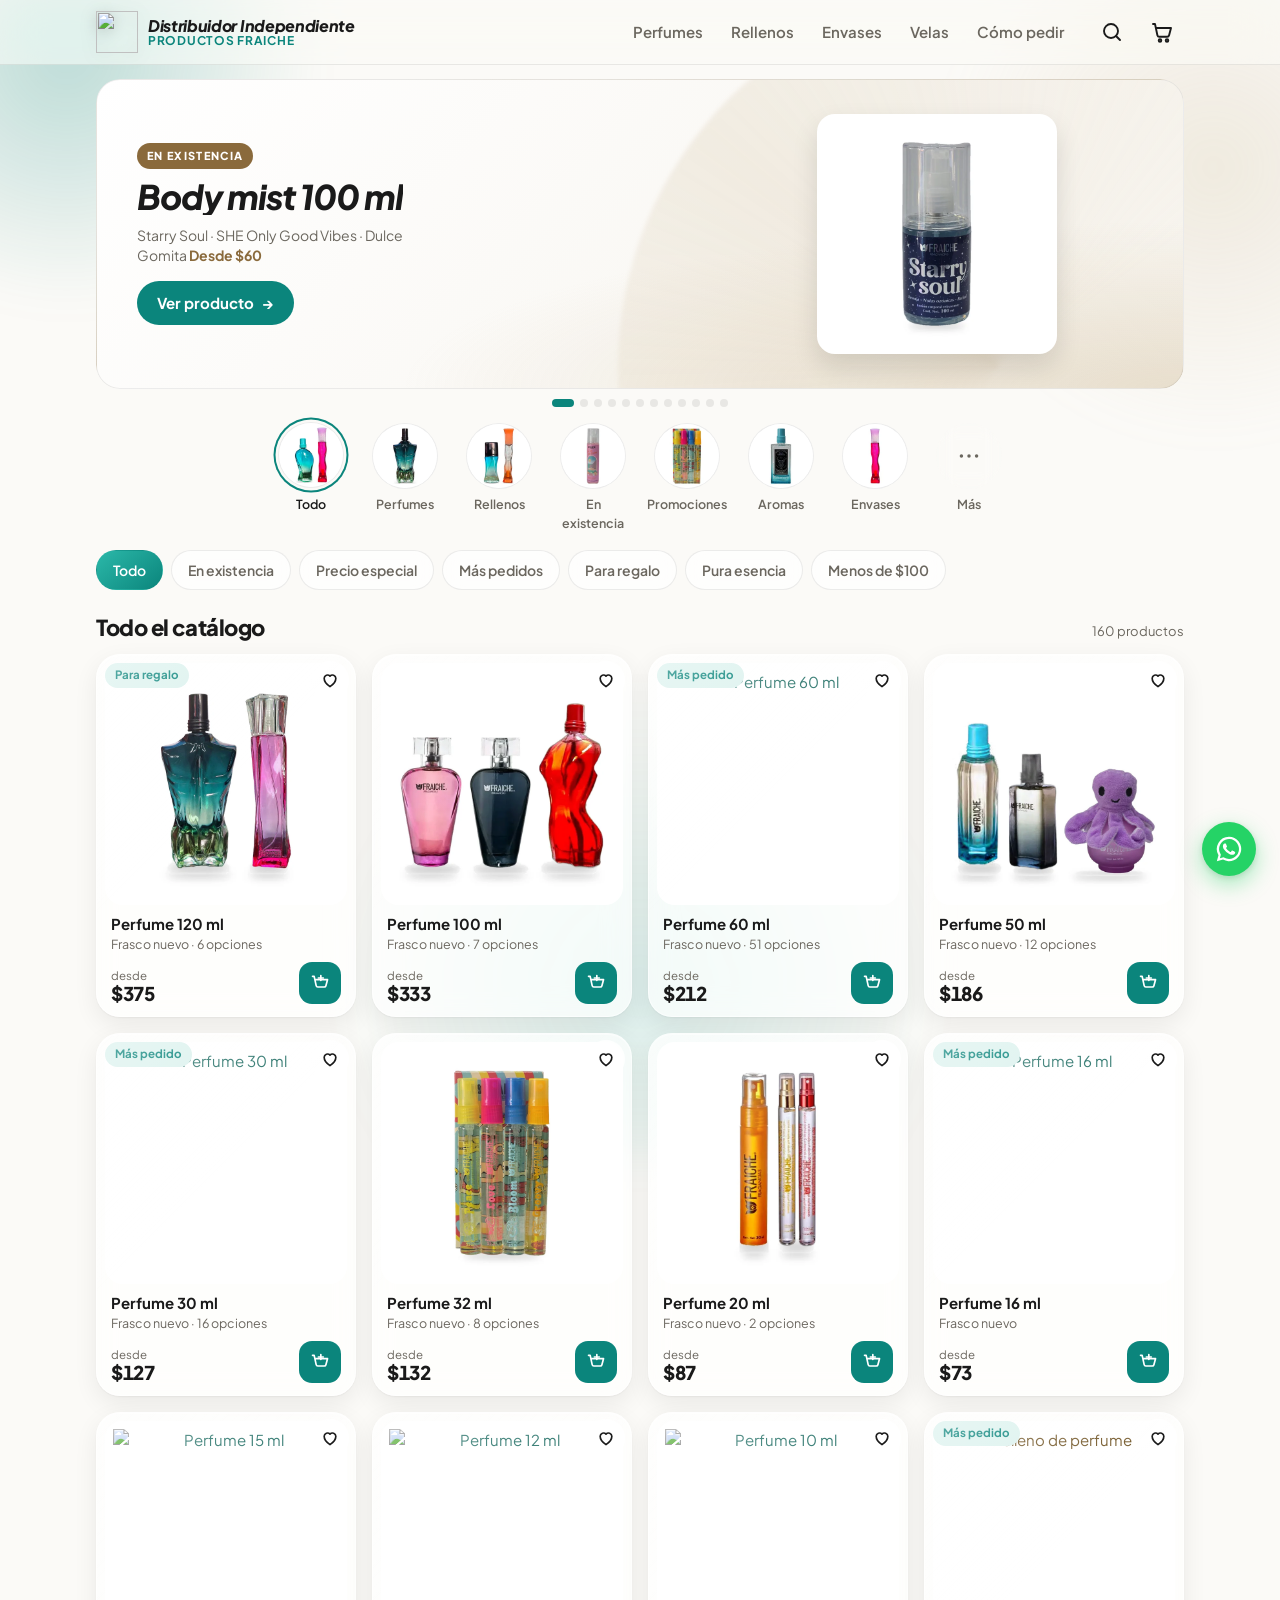
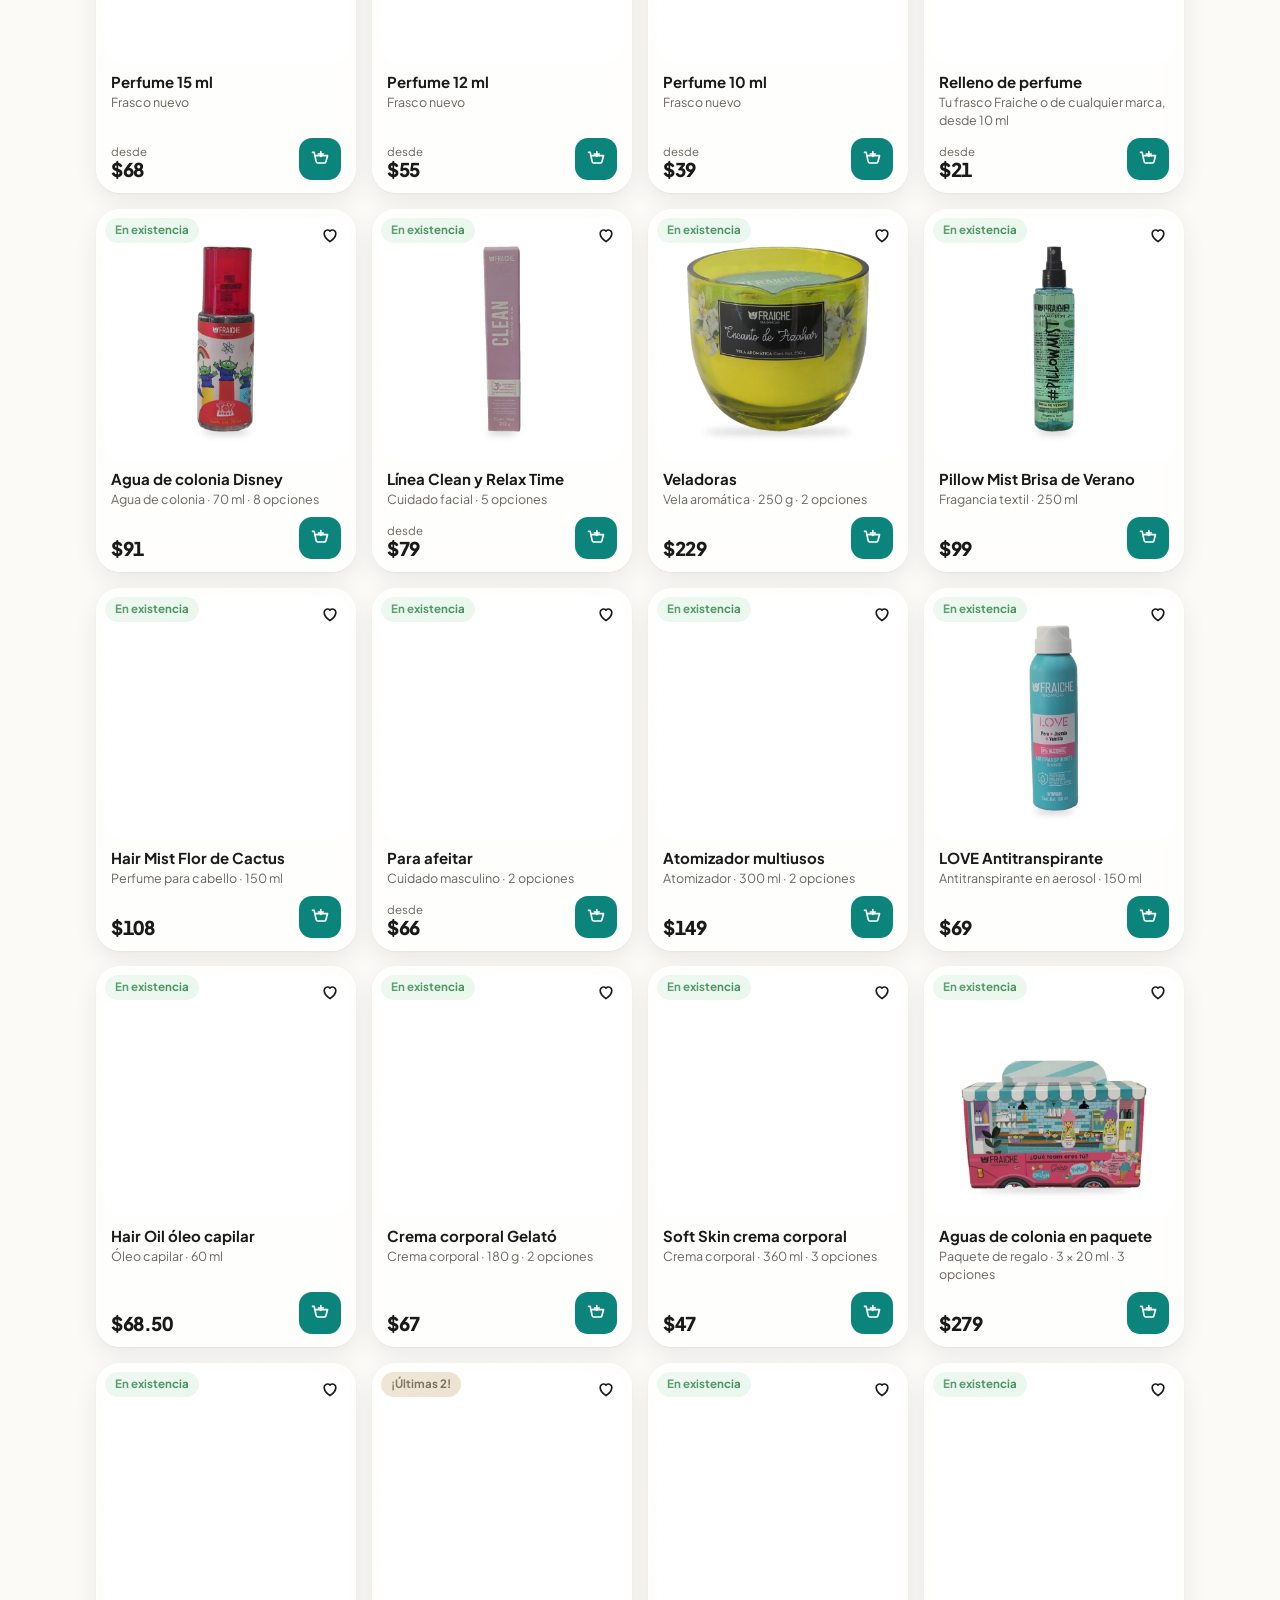
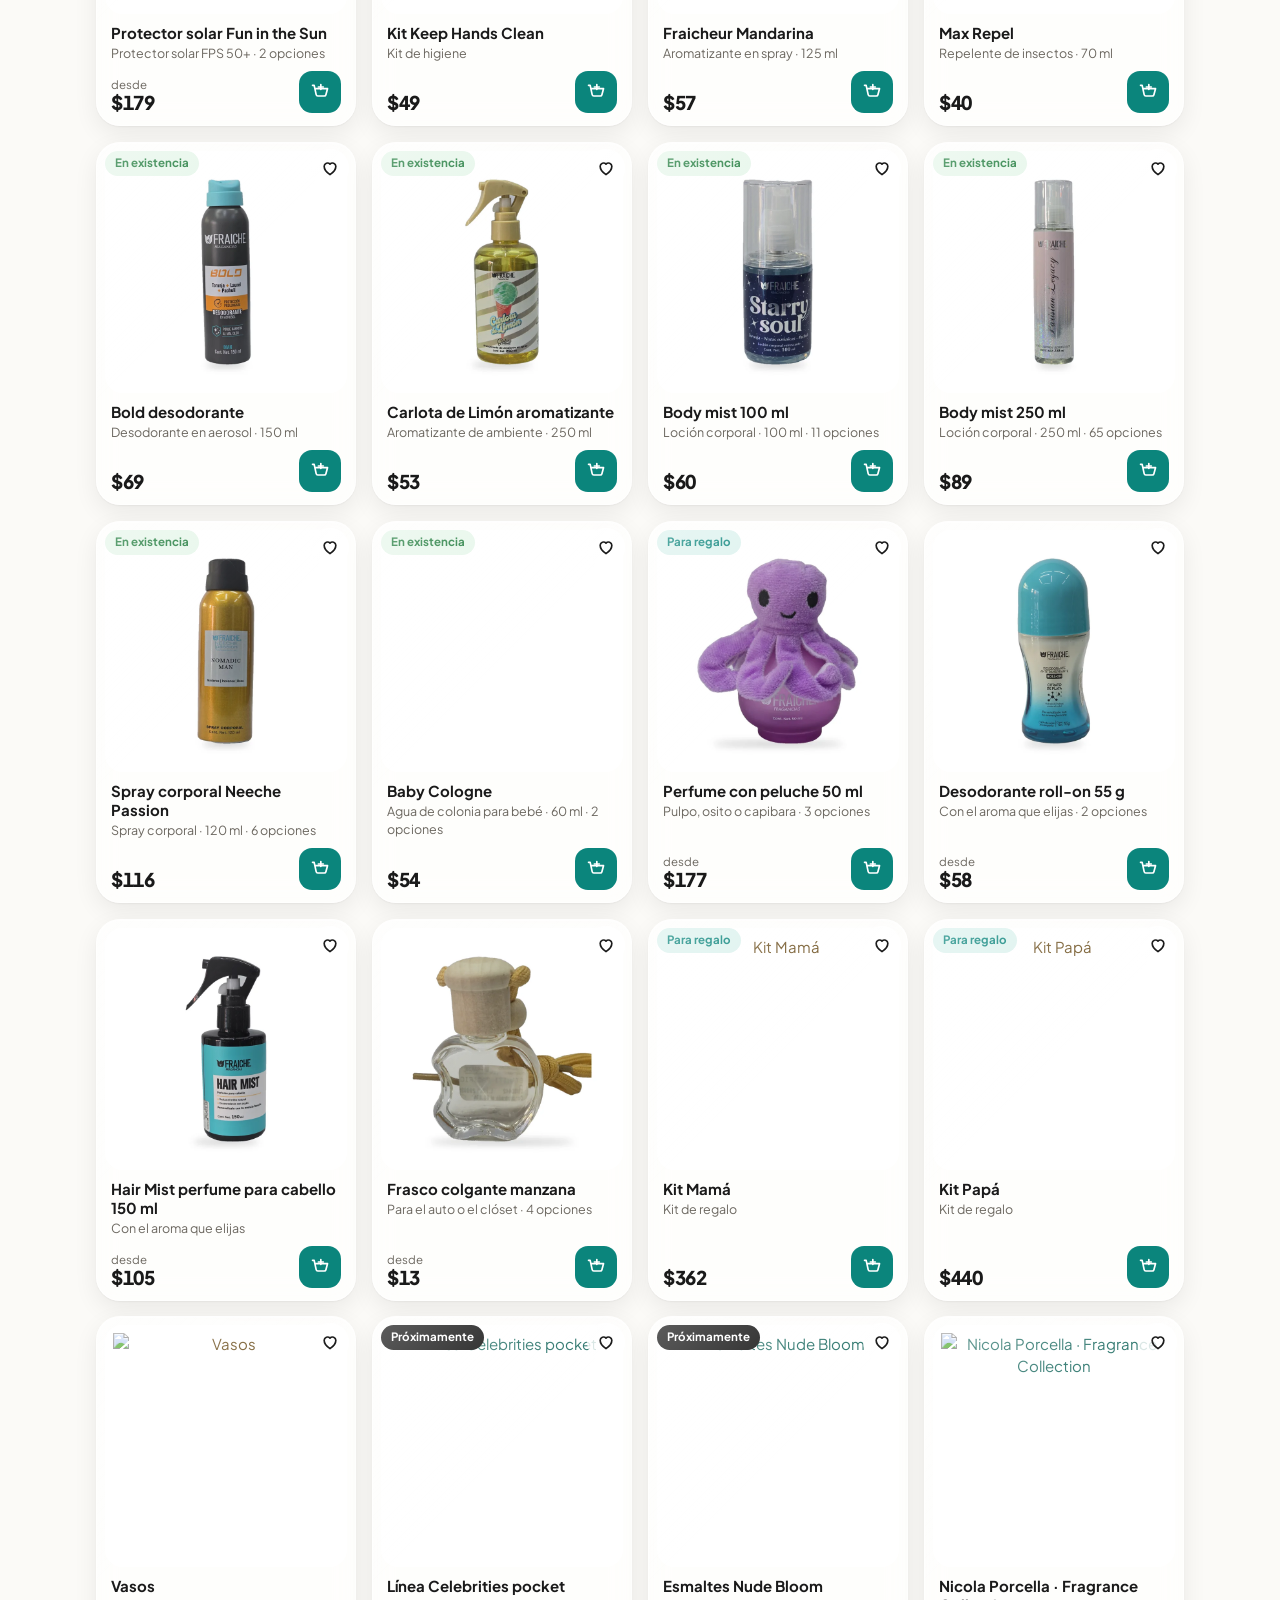
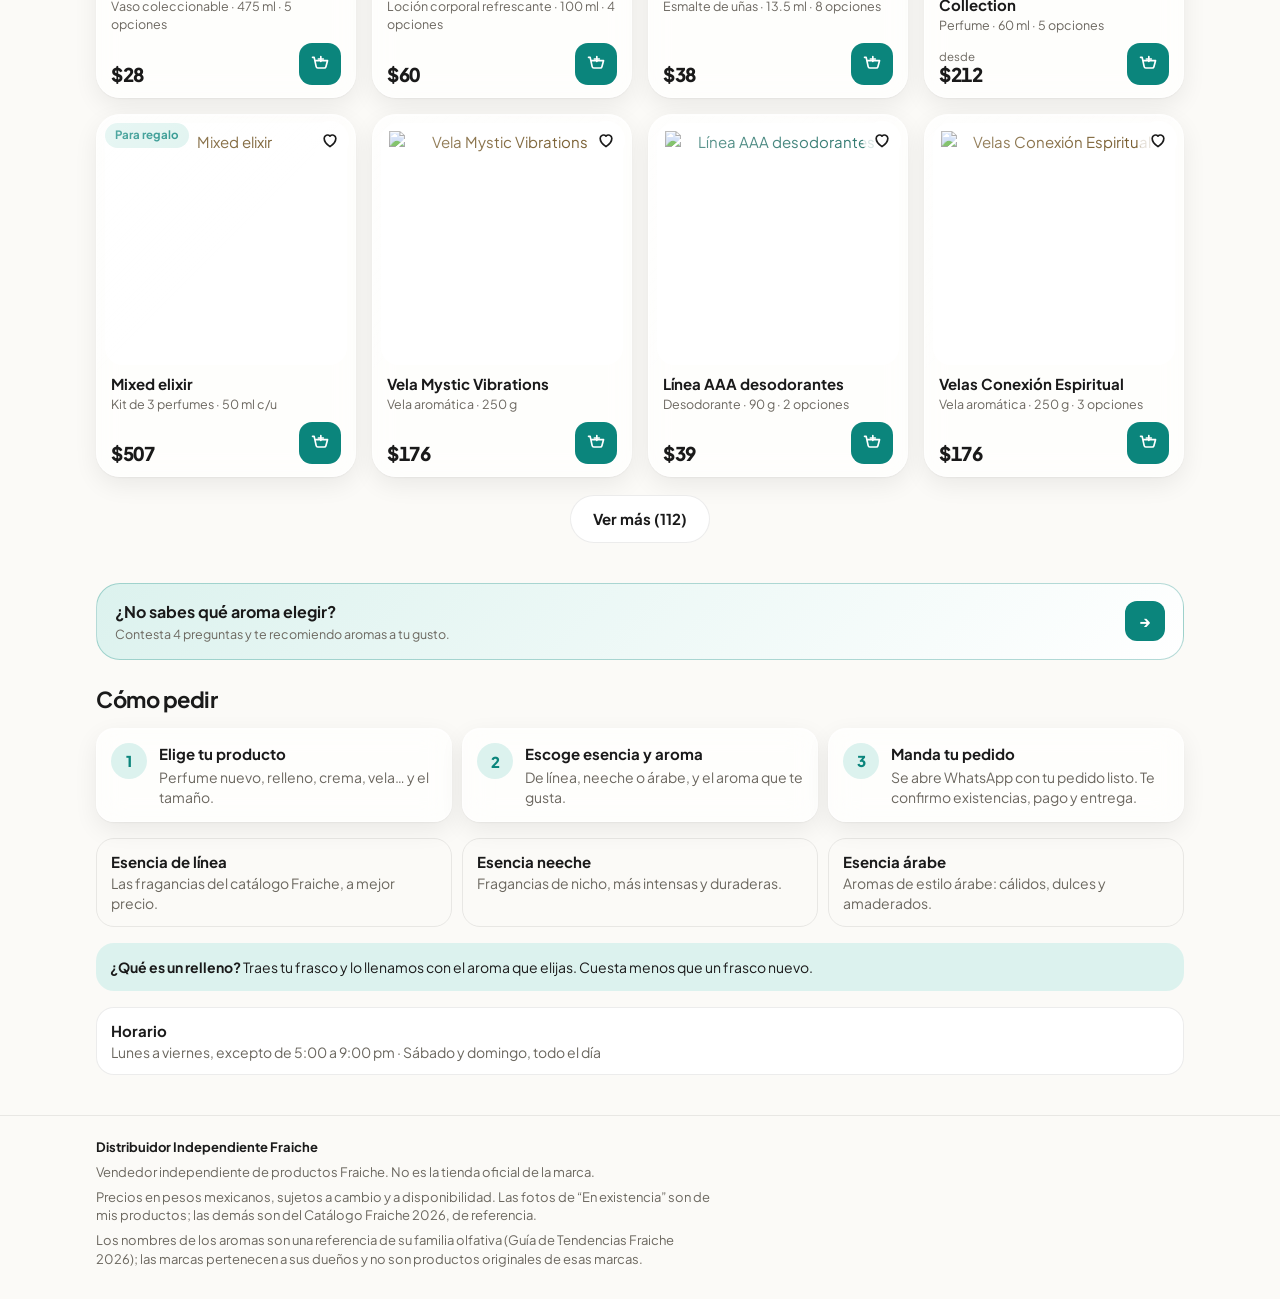
==== index.html @ 407fec02 "Link nuevo: fraichedistribuidor.github.io (vista previa de WhatsApp, panel y README) Co-Authored-By:" ====
<!DOCTYPE html>
<html lang="es">
<head>
<meta charset="utf-8">
<title>Distribuidor Independiente Fraiche</title>
<meta name="viewport" content="width=device-width, initial-scale=1, viewport-fit=cover">
<meta name="description" content="Catálogo Fraiche 2026: perfumes nuevos y rellenos, envases, lociones, cremas, maquillaje, velas y difusores. Arma tu pedido y mándalo por WhatsApp.">
<meta name="color-scheme" content="light">
<!-- vista previa al compartir el link (WhatsApp, Facebook) -->
<meta property="og:type" content="website">
<meta property="og:site_name" content="Distribuidor Independiente Fraiche">
<meta property="og:title" content="Perfumes, rellenos y más · Productos Fraiche">
<meta property="og:description" content="Perfumes de 10 a 120 ml, rellenos desde 10 ml, bodys, cremas y velas. Arma tu pedido y mándalo por WhatsApp.">
<meta property="og:url" content="https://fraichedistribuidor.github.io/">
<meta property="og:image" content="https://fraichedistribuidor.github.io/img/compartir.jpg">
<meta property="og:image:width" content="1200">
<meta property="og:image:height" content="630">
<meta property="og:locale" content="es_MX">
<meta name="twitter:card" content="summary_large_image">
<meta name="theme-color" content="#fbfaf7">
<link rel="icon" type="image/png" sizes="192x192" href="img/logo/logo-192.png">
<link rel="icon" type="image/png" sizes="96x96" href="img/logo/logo-96.png">
<link rel="apple-touch-icon" href="img/logo/apple-touch-icon.png">
<link rel="manifest" href="manifest.json">
<meta name="apple-mobile-web-app-title" content="Fraiche">
<meta name="apple-mobile-web-app-capable" content="yes">
<link rel="preconnect" href="https://fonts.googleapis.com">
<link rel="preconnect" href="https://fonts.gstatic.com" crossorigin>
<link rel="stylesheet" href="https://fonts.googleapis.com/css2?family=Plus+Jakarta+Sans:ital,wght@0,400;0,500;0,600;0,700;0,800;1,800&display=swap">
<link rel="stylesheet" href="estilos.css">
</head>
<body>
<header class="top">
  <div class="wrap top-in">
    <a class="brand" href="#inicio" aria-label="Inicio">
      <img class="brand-mark" src="img/logo/logo-96.png" srcset="img/logo/logo-96.png 1x, img/logo/logo-192.png 2x" width="42" height="42" alt="">
      <span class="brand-txt"><b>Distribuidor Independiente</b><small>Productos Fraiche</small></span>
    </a>
    <nav class="top-links" aria-label="Secciones">
      <a href="#productos" data-cat="nuevo">Perfumes</a>
      <a href="#productos" data-cat="relleno">Rellenos</a>
      <a href="#productos" data-cat="envases">Envases</a>
      <a href="#productos" data-cat="velas">Velas</a>
      <a href="#como">Cómo pedir</a>
    </nav>
    <button class="icon-btn" id="btnBuscar" aria-label="Buscar" aria-expanded="false"><svg viewBox="0 0 24 24"><circle cx="11" cy="11" r="7"/><path d="M20 20l-4-4"/></svg></button>
    <button class="icon-btn" id="btnCarrito" aria-label="Carrito"><svg viewBox="0 0 24 24"><path d="M3 4h2l2.4 11.2a2 2 0 002 1.6h7.7a2 2 0 002-1.5L21 8H6.2"/><circle cx="10" cy="20.5" r="1.3"/><circle cx="17" cy="20.5" r="1.3"/></svg><span class="count" id="cuenta" hidden>0</span></button>
  </div>
  <div class="wrap search" id="buscador" hidden>
    <svg viewBox="0 0 24 24" aria-hidden="true"><circle cx="11" cy="11" r="7"/><path d="M20 20l-4-4"/></svg>
    <input id="q" type="search" placeholder="Buscar aroma o producto" autocomplete="off" aria-label="Buscar productos">
  </div>
</header>

<main id="inicio">
  <section class="wrap hero" aria-label="Destacados">
    <div class="slides" id="slides"></div>
    <div class="dots" id="dots" role="tablist" aria-label="Elegir destacado"></div>
  </section>

  <section class="wrap" id="categorias" aria-label="Categorías">
    <div class="cats" id="cats"></div>
  </section>

  <section class="wrap" id="productos">
    <div class="pills" id="pills" role="group" aria-label="Filtrar"></div>
    <div class="aromas-res" id="aromasRes" hidden></div>
    <div class="list-head">
      <h1 id="titulo">Todo el catálogo</h1>
      <span id="conteo"></span>
    </div>
    <p class="cat-note" id="nota" hidden></p>
    <div class="grid" id="grid"></div>
    <button class="mas" id="mas" hidden>Ver más</button>
    <div class="vacio" id="vacio" hidden></div>
  </section>

  <section class="wrap info" id="como">
    <button type="button" class="quiz-cta" data-quiz="1"><span><b>¿No sabes qué aroma elegir?</b><small>Contesta 4 preguntas y te recomiendo aromas a tu gusto.</small></span><span class="qc-go" aria-hidden="true">→</span></button>
    <h2>Cómo pedir</h2>
    <ol class="steps">
      <li><b>Elige tu producto</b><span>Perfume nuevo, relleno, crema, vela… y el tamaño.</span></li>
      <li><b>Escoge esencia y aroma</b><span>De línea, neeche o árabe, y el aroma que te gusta.</span></li>
      <li><b>Manda tu pedido</b><span>Se abre WhatsApp con tu pedido listo. Te confirmo existencias, pago y entrega.</span></li>
    </ol>
    <div class="esencias">
      <div><b>Esencia de línea</b><span>Las fragancias del catálogo Fraiche, a mejor precio.</span></div>
      <div><b>Esencia neeche</b><span>Fragancias de nicho, más intensas y duraderas.</span></div>
      <div><b>Esencia árabe</b><span>Aromas de estilo árabe: cálidos, dulces y amaderados.</span></div>
    </div>
    <p class="relleno-tip"><b>¿Qué es un relleno?</b> Traes tu frasco y lo llenamos con el aroma que elijas. Cuesta menos que un frasco nuevo.</p>
    <div class="negocio" id="negocio" hidden></div>
    <div class="resenas" id="resenas" hidden></div>
  </section>
</main>

<footer class="foot">
  <div class="wrap">
    <b>Distribuidor Independiente Fraiche</b>
    <p>Vendedor independiente de productos Fraiche. No es la tienda oficial de la marca.</p>
    <p>Precios en pesos mexicanos, sujetos a cambio y a disponibilidad. Las fotos de “En existencia” son de mis productos; las demás son del Catálogo Fraiche 2026, de referencia.</p>
    <p>Los nombres de los aromas son una referencia de su familia olfativa (Guía de Tendencias Fraiche 2026); las marcas pertenecen a sus dueños y no son productos originales de esas marcas.</p>
  </div>
</footer>

<nav class="bottom" aria-label="Navegación">
  <a href="#inicio" class="on" data-go="inicio"><svg viewBox="0 0 24 24"><path d="M4 10.5L12 4l8 6.5V20h-5v-6H9v6H4z"/></svg>Inicio</a>
  <a href="#categorias" data-go="categorias"><svg viewBox="0 0 24 24"><rect x="4" y="4" width="7" height="7" rx="2"/><rect x="13" y="4" width="7" height="7" rx="2"/><rect x="4" y="13" width="7" height="7" rx="2"/><rect x="13" y="13" width="7" height="7" rx="2"/></svg>Categorías</a>
  <button data-go="carrito"><svg viewBox="0 0 24 24"><path d="M3 4h2l2.4 11.2a2 2 0 002 1.6h7.7a2 2 0 002-1.5L21 8H6.2"/><circle cx="10" cy="20.5" r="1.3"/><circle cx="17" cy="20.5" r="1.3"/></svg>Carrito<span class="count" id="cuenta2" hidden>0</span></button>
  <button data-go="favoritos"><svg viewBox="0 0 24 24"><path d="M12 20s-7-4.4-7-10a4 4 0 017-2.6A4 4 0 0119 10c0 5.6-7 10-7 10z"/></svg>Favoritos</button>
  <button data-go="contacto"><svg viewBox="0 0 24 24"><path d="M5 19l1.2-3.6A7.5 7.5 0 1112 19.5a7.6 7.6 0 01-3.6-.9z"/></svg>Contacto</button>
</nav>

<dialog id="dlgProducto" class="sheet" aria-labelledby="pNombre">
  <form method="dialog" class="sheet-in" id="formProducto">
    <button class="close" value="cancel" aria-label="Cerrar"><svg viewBox="0 0 24 24"><path d="M6 6l12 12M18 6L6 18"/></svg></button>
    <div class="p-media" id="pMedia"></div>
    <div class="p-body">
      <h2 id="pNombre"></h2>
      <p class="p-det" id="pDetalle"></p>
      <div class="p-info" id="pInfo" hidden></div>
      <fieldset class="opts" id="pVar" hidden></fieldset>
      <p class="p-det" id="pVarNotas" hidden></p>
      <fieldset class="opts" id="pOpciones"><legend>Esencia</legend></fieldset>
      <div id="aromaBox">
        <div class="aroma-head"><span class="fld">Elige tu aroma</span><small id="pAromaTipo"></small></div>
        <div id="pBuscaAroma">
          <input id="pAroma" type="search" placeholder="Buscar aroma" autocomplete="off" aria-label="Buscar aroma">
          <div class="gchips" id="pGen" role="group" aria-label="Género">
            <button type="button" data-gen="todos">Todos</button><button type="button" data-gen="Dama">Dama</button>
            <button type="button" data-gen="Caballero">Caballero</button><button type="button" data-gen="Unisex">Unisex</button>
          </div>
        </div>
        <div class="alist" id="pAromas"></div>
        <div class="asel" id="pAromaSel" hidden></div>
      </div>
      <div class="p-buy">
        <div class="step" aria-label="Cantidad">
          <button type="button" id="pMenos" aria-label="Quitar uno">−</button>
          <output id="pCant">1</output>
          <button type="button" id="pMas" aria-label="Agregar uno">+</button>
        </div>
        <button type="submit" class="primary" id="pAgregar" value="add">Agregar</button>
      </div>
    </div>
  </form>
</dialog>

<dialog id="dlgCarrito" class="sheet" aria-labelledby="cTitulo">
  <form method="dialog" class="sheet-in cart" id="formCarrito">
    <button class="close" value="cancel" aria-label="Cerrar"><svg viewBox="0 0 24 24"><path d="M6 6l12 12M18 6L6 18"/></svg></button>
    <h2 id="cTitulo">Tu pedido</h2>
    <ul class="items" id="items"></ul>
    <div class="vacio" id="carritoVacio">
      <div class="vacio-ic" aria-hidden="true"><svg viewBox="0 0 64 64"><path d="M14 22h36l-3 28a4 4 0 01-4 4H21a4 4 0 01-4-4z"/><path d="M24 26v-6a8 8 0 0116 0v6"/></svg></div>
      <h3>Tu carrito está vacío</h3><p>Elige un aroma y su tamaño, y aquí armas tu pedido para mandarlo por WhatsApp.</p>
      <button type="button" class="vacio-cta" data-cat="nuevo">Ver perfumes <span aria-hidden="true">→</span></button>
      <button type="button" class="mas" id="repetir" data-repetir="1" hidden>Repetir mi último pedido</button>
    </div>
    <div id="checkout">
      <div class="total"><span>Total</span><b id="total"></b></div>
      <label class="fld" for="cNombre">Tu nombre</label>
      <input id="cNombre" type="text" autocomplete="name" placeholder="¿A nombre de quién?">
      <span class="fld">Entrega</span>
      <div class="seg" role="radiogroup" aria-label="Entrega">
        <label><input type="radio" name="entrega" value="Recoger" checked><span>Paso a recoger</span></label>
        <label><input type="radio" name="entrega" value="Envío"><span>Envío a domicilio</span></label>
      </div>
      <div id="dirBox" hidden>
        <label class="fld" for="cDir">Lugar de entrega</label>
        <input id="cDir" type="text" autocomplete="street-address" placeholder="Calle, número y colonia, o punto de encuentro">
        <div class="grid2">
          <div><label class="fld" for="cFecha">Fecha</label><input id="cFecha" type="date"></div>
          <div><label class="fld" for="cHora">Hora</label><input id="cHora" type="time" step="900"></div>
        </div>
        <p class="hora-nota" id="horaNota" role="alert" hidden></p>
        <p class="small izq">Por WhatsApp acordamos contigo el lugar, la fecha y la hora exactos.</p>
      </div>
      <label class="fld" for="cNotas">Notas (opcional)</label>
      <input id="cNotas" type="text" placeholder="Ej. es para regalo">
      <button type="button" class="primary wa" id="enviar"><svg viewBox="0 0 24 24"><path d="M5 19l1.2-3.6A7.5 7.5 0 1112 19.5a7.6 7.6 0 01-3.6-.9z"/></svg>Enviar pedido por WhatsApp</button>
      <p class="small" id="waNota">Se abre WhatsApp con tu pedido escrito. Te confirmo existencias, pago y entrega.</p>
    </div>
  </form>
</dialog>

<dialog id="dlgTam" class="sheet" aria-labelledby="tTitulo">
  <form method="dialog" class="sheet-in">
    <button class="close" value="cancel" aria-label="Cerrar"><svg viewBox="0 0 24 24"><path d="M6 6l12 12M18 6L6 18"/></svg></button>
    <h2 id="tTitulo">Elige tu tamaño</h2>
    <div id="tFicha"></div>
    <div class="seg tmodo" id="tModo" role="group" aria-label="Frasco">
      <button type="button" data-tmodo="nuevo">Frasco nuevo</button>
      <button type="button" data-tmodo="relleno">Relleno</button>
    </div>
    <p class="small izq" id="tNota"></p>
    <div class="tsizes" id="tSizes"></div>
    <fieldset class="opts" id="tColores" hidden></fieldset>
    <div class="p-buy">
      <div class="step" aria-label="Cantidad">
        <button type="button" id="tMenos" aria-label="Quitar uno">−</button>
        <output id="tCant">1</output>
        <button type="button" id="tMas" aria-label="Agregar uno">+</button>
      </div>
      <button type="button" class="primary" id="tAgregar">Agregar</button>
    </div>
  </form>
</dialog>

<dialog id="dlgOk" class="sheet ok" aria-labelledby="okTitulo">
  <div class="sheet-in ok-in">
    <div class="confeti" aria-hidden="true"><i></i><i></i><i></i><i></i><i></i><i></i><i></i><i></i><i></i><i></i><i></i><i></i></div>
    <div class="check" aria-hidden="true"><svg viewBox="0 0 52 52"><circle cx="26" cy="26" r="23"/><path d="M15 27l7.5 7.5L38 19"/></svg></div>
    <h2 id="okTitulo">¡Pedido realizado!</h2>
    <p class="folio" id="okFolio"></p>
    <div class="ok-resumen" id="okResumen"></div>
    <div class="ok-entrega" id="okEntrega"></div>
    <p class="small">Tu pedido se abrió en WhatsApp. Si no lo enviaste, tócalo de nuevo:</p>
    <button type="button" class="primary wa" id="okWa"><svg viewBox="0 0 24 24"><path d="M5 19l1.2-3.6A7.5 7.5 0 1112 19.5a7.6 7.6 0 01-3.6-.9z"/></svg>Abrir WhatsApp otra vez</button>
    <button type="button" class="mas" id="okCerrar">Seguir comprando</button>
  </div>
</dialog>

<dialog id="dlgQuiz" class="sheet" aria-labelledby="quizTitulo">
  <form method="dialog" class="sheet-in">
    <button class="close" value="cancel" aria-label="Cerrar"><svg viewBox="0 0 24 24"><path d="M6 6l12 12M18 6L6 18"/></svg></button>
    <h2 id="quizTitulo">¿Qué aroma es para ti?</h2>
    <div class="quiz" id="quizIn"></div>
  </form>
</dialog>

<a class="wa-flota" id="waFlota" href="https://wa.me/525574348740?text=%C2%A1Hola!%20Tengo%20una%20pregunta%20sobre%20los%20productos%20Fraiche." target="_blank" rel="noopener" aria-label="Escríbeme por WhatsApp">
  <svg viewBox="0 0 32 32" aria-hidden="true"><path d="M16 3a13 13 0 00-11.2 19.6L3 29l6.6-1.7A13 13 0 1016 3zm0 23.6a10.6 10.6 0 01-5.4-1.5l-.4-.2-3.9 1 1-3.8-.2-.4A10.6 10.6 0 1116 26.6zm5.8-7.9c-.3-.2-1.9-.9-2.2-1s-.5-.2-.7.2-.8 1-1 1.2-.4.2-.7 0a8.7 8.7 0 01-4.3-3.8c-.3-.6.3-.5.9-1.7a.6.6 0 000-.6l-1-2.4c-.3-.6-.5-.5-.7-.5h-.6a1.2 1.2 0 00-.9.4 3.6 3.6 0 00-1.1 2.7 6.3 6.3 0 001.3 3.3 14.4 14.4 0 005.5 4.9c2 .9 2.8.9 3.8.8a3.3 3.3 0 002.2-1.5 2.7 2.7 0 00.2-1.5c-.1-.2-.3-.3-.6-.4z"/></svg>
</a>

<div id="toast" role="status" aria-live="polite"></div>

<script src="productos.js"></script>
<script src="catalogo.js"></script>
<script src="aromas.js"></script>
<script src="existencias.js"></script>
<script src="ajustes.js"></script>
<script src="tienda.js"></script>
</body>
</html>
---- estilos.css ----
/* =========================================================
   Distribuidor Independiente Fraiche · tienda
   Estilo Fraiche: verde aqua, blanco, negro y beige.
   Cada categoría tiene su tono (--h) para el fondo de su dibujo.
   Celular primero; en computadora la rejilla crece a 3 y 4 columnas.
   ========================================================= */
:root{
  color-scheme:light;
  --bg:#fbfaf7; --surface:#ffffff; --ink:#1a1a1a; --muted:#6b675f; --line:rgba(18,18,18,.08);
  --accent:#0b857c; --accent-2:#2bb8a9; --on-accent:#ffffff; --accent-soft:#dcf2ee;
  --beige:#e8dcc6; --beige-ink:#5a4a30;
  --dark:#121212; --on-dark:#ffffff;
  --tile-l:93%; --tile-s:42%; --art-l:32%; --art-s:45%;
  --shadow:0 1px 2px rgba(20,20,20,.05),0 8px 24px rgba(20,20,20,.07);
  --r-lg:24px; --r-md:18px; --r-sm:12px;
  --font:"Plus Jakarta Sans",system-ui,-apple-system,"Segoe UI",Roboto,sans-serif;
  --ease:cubic-bezier(.23,1,.32,1);
}
*{box-sizing:border-box;-webkit-tap-highlight-color:transparent}
html{scroll-behavior:smooth;scroll-padding-top:84px}
body{margin:0;background:var(--bg);color:var(--ink);font:15px/1.45 var(--font);-webkit-font-smoothing:antialiased;
  padding-bottom:calc(84px + env(safe-area-inset-bottom,0px))}
button,input{font:inherit;color:inherit}
button{cursor:pointer}
a{color:inherit;text-decoration:none}
svg{display:block}
:focus-visible{outline:3px solid var(--accent);outline-offset:2px}
h1,h2{text-wrap:balance}
.wrap{max-width:1120px;margin:0 auto;padding-left:max(16px,env(safe-area-inset-left,0px));padding-right:max(16px,env(safe-area-inset-right,0px))}

/* ---------- encabezado ---------- */
.top{position:sticky;top:0;z-index:20;background:color-mix(in srgb,var(--bg) 86%,transparent);
  -webkit-backdrop-filter:blur(16px) saturate(1.6);backdrop-filter:blur(16px) saturate(1.6);
  border-bottom:1px solid var(--line);padding-top:env(safe-area-inset-top,0px)}
.top-in{display:flex;align-items:center;gap:6px;height:64px}
.brand{display:flex;align-items:center;gap:10px;margin-right:auto;min-width:0}
.brand-mark{width:42px;height:42px;flex:none;display:block;filter:drop-shadow(0 3px 8px rgba(0,0,0,.18))}
.brand-txt{display:flex;flex-direction:column;line-height:1.1;min-width:0}
.brand-txt b{font-weight:800;font-style:italic;letter-spacing:-.02em;font-size:16px;white-space:nowrap;overflow:hidden;text-overflow:ellipsis}
.brand-txt small{font-size:12px;font-weight:700;color:var(--accent);letter-spacing:.06em;text-transform:uppercase}
.top-links{display:none;gap:4px;margin-right:8px}
.top-links a{padding:8px 12px;border-radius:99px;font-weight:600;color:var(--muted)}
.top-links a:hover{color:var(--ink);background:var(--surface)}
.icon-btn{position:relative;width:44px;height:44px;border:0;background:none;border-radius:50%;display:grid;place-items:center;flex:none}
.icon-btn:hover{background:var(--surface)}
.icon-btn svg,.bottom svg{width:24px;height:24px;fill:none;stroke:currentColor;stroke-width:1.9;stroke-linecap:round;stroke-linejoin:round}
.count{position:absolute;top:4px;right:2px;min-width:19px;height:19px;padding:0 5px;border-radius:99px;background:var(--accent);color:var(--on-accent);
  font-size:11px;font-weight:800;display:grid;place-items:center;font-variant-numeric:tabular-nums}
.count[hidden]{display:none}
.search{display:flex;align-items:center;gap:10px;padding-bottom:12px}
.search[hidden]{display:none}
.search svg{width:20px;height:20px;fill:none;stroke:var(--muted);stroke-width:2;stroke-linecap:round;flex:none;margin-left:14px;margin-right:-44px;position:relative}
.search input{width:100%;height:46px;border-radius:99px;border:1px solid var(--line);background:var(--surface);padding:0 18px 0 44px;font-size:16px}

/* ---------- carrusel ---------- */
.hero{margin-top:14px}
.slides{display:flex;overflow-x:auto;scroll-snap-type:x mandatory;gap:12px;scrollbar-width:none;border-radius:var(--r-lg)}
.slides::-webkit-scrollbar{display:none}
.slide{position:relative;flex:0 0 100%;scroll-snap-align:center;min-height:228px;border-radius:var(--r-lg);overflow:hidden;
  display:grid;grid-template-columns:minmax(0,1.25fr) minmax(0,1fr);align-items:center;color:var(--ink);border:1px solid var(--line);
  background:radial-gradient(120% 90% at 100% 100%,color-mix(in srgb,var(--glow) 32%,transparent) 0,transparent 60%),linear-gradient(135deg,#ffffff,color-mix(in srgb,var(--glow) 10%,#fbfaf7))}
.slide::after{content:"";position:absolute;right:-18%;top:-30%;width:70%;aspect-ratio:1;border-radius:50%;
  background:conic-gradient(from 200deg,transparent,var(--glow),transparent 60%);opacity:.18;filter:blur(2px)}
.slide-txt{position:relative;z-index:1;padding:22px 0 22px 22px;display:flex;flex-direction:column;align-items:flex-start;gap:10px}
.slide h2{margin:0;font-size:clamp(26px,7.4vw,46px);line-height:.98;font-weight:800;font-style:italic;letter-spacing:-.03em;text-transform:uppercase}
.slide h2 em{font-style:inherit;color:var(--glow-ink)}
.slide p{margin:0;color:var(--muted);font-size:14px;max-width:30ch}
.slide .cta{margin-top:6px;border:0;border-radius:99px;padding:11px 20px;font-weight:700;background:#0b857c;color:#fff;display:inline-flex;gap:8px;align-items:center}
.slide-art{position:relative;z-index:1;height:100%;display:grid;place-items:center;padding:14px 10px 14px 0;color:var(--glow-ink)}
.slide-art svg{width:100%;max-width:220px;height:auto;filter:drop-shadow(0 14px 18px rgba(0,0,0,.12))}
.dots{display:flex;justify-content:center;gap:6px;padding:10px 0 2px}
.dots button{width:8px;height:8px;border-radius:99px;border:0;padding:0;background:var(--line);transition:width .3s var(--ease),background .3s}
.dots button[aria-selected=true]{width:22px;background:var(--accent)}

/* ---------- categorías ---------- */
.cats{display:flex;gap:14px;overflow-x:auto;padding:14px 2px 6px;scrollbar-width:none;scroll-snap-type:x proximity}
.cats::-webkit-scrollbar{display:none}
.cat{flex:none;width:76px;display:flex;flex-direction:column;align-items:center;gap:6px;border:0;background:none;padding:0;scroll-snap-align:start;
  font-size:12.5px;font-weight:600;color:var(--muted)}
.cat .ring{width:66px;height:66px;border-radius:50%;display:grid;place-items:center;background:hsl(var(--h) var(--tile-s) var(--tile-l));
  color:hsl(var(--h) var(--art-s) var(--art-l));transition:transform .2s var(--ease),box-shadow .2s}
.cat .ring svg{width:44px;height:44px}
.cat[aria-pressed=true]{color:var(--ink)}
.cat[aria-pressed=true] .ring{box-shadow:0 0 0 2.5px var(--bg),0 0 0 4.5px var(--accent);transform:translateY(-1px)}

/* ---------- filtros ---------- */
.pills{display:flex;gap:8px;overflow-x:auto;padding:12px 0 4px;scrollbar-width:none}
.pills::-webkit-scrollbar{display:none}
.pill{flex:none;border:1px solid var(--line);background:var(--surface);border-radius:99px;padding:9px 16px;font-weight:600;font-size:14px;color:var(--muted)}
.pill[aria-pressed=true]{background:linear-gradient(140deg,var(--accent-2),var(--accent));color:var(--on-accent);border-color:transparent}
.list-head{display:flex;align-items:baseline;justify-content:space-between;gap:12px;margin:18px 0 4px}
.list-head h1{margin:0;font-size:22px;font-weight:800;letter-spacing:-.02em}
.list-head span{color:var(--muted);font-size:13px;white-space:nowrap}
.cat-note{margin:0 0 6px;color:var(--muted);font-size:14px}
.cat-note[hidden]{display:none}

/* ---------- tarjetas ---------- */
.grid{display:grid;grid-template-columns:repeat(2,minmax(0,1fr));gap:12px;margin-top:10px}
.card{position:relative;background:var(--surface);border-radius:var(--r-lg);padding:8px;box-shadow:var(--shadow);display:flex;flex-direction:column;min-width:0}
.card .media{position:relative;border-radius:var(--r-md);aspect-ratio:1/1;overflow:hidden;display:grid;place-items:center;border:0;padding:0;width:100%;
  background:hsl(var(--h) var(--tile-s) var(--tile-l));color:hsl(var(--h) var(--art-s) var(--art-l))}
.media svg{width:74%;height:74%;transition:transform .35s var(--ease)}
.card:hover .media svg{transform:scale(1.04) rotate(-1.5deg)}
.badge{position:absolute;top:8px;left:8px;font-size:11.5px;font-weight:700;padding:4px 10px;border-radius:99px;background:var(--accent-soft);color:var(--accent)}
.badge.dark{background:var(--dark);color:var(--on-dark)}
.fav{position:absolute;top:6px;right:6px;width:38px;height:38px;border-radius:50%;border:0;display:grid;place-items:center;
  background:color-mix(in srgb,var(--surface) 82%,transparent);color:var(--ink)}
.fav svg{width:20px;height:20px;fill:none;stroke:currentColor;stroke-width:2;stroke-linejoin:round}
.fav[aria-pressed=true]{color:var(--accent)}
.fav[aria-pressed=true] svg{fill:currentColor}
.card .txt{padding:10px 6px 4px;display:flex;flex-direction:column;gap:1px;flex:1}
.card h3{margin:0;font-size:15px;font-weight:700;line-height:1.25}
.card .det{color:var(--muted);font-size:12.5px}
.card .row{display:flex;align-items:flex-end;justify-content:space-between;gap:8px;margin-top:auto;padding-top:8px}
.price{display:flex;flex-direction:column;line-height:1.1}
.price small{font-size:11.5px;color:var(--muted)}
.price b{font-size:19px;font-weight:800;letter-spacing:-.02em;font-variant-numeric:tabular-nums}
.add{width:42px;height:42px;border-radius:13px;border:0;background:var(--accent);color:var(--on-accent);display:grid;place-items:center;flex:none}
.add svg{width:20px;height:20px;fill:none;stroke:currentColor;stroke-width:2;stroke-linecap:round;stroke-linejoin:round}
.vacio{color:var(--muted);text-align:center;padding:28px 8px;display:flex;flex-direction:column;align-items:center;gap:6px}
.vacio[hidden]{display:none}

/* fotos del catálogo: fondo blanco para que el producto se vea limpio */
.card.con-foto .media,.p-media.con-foto{background:#fff}
/* la foto ocupa toda la caja sin recortarse (height:100% no se resuelve dentro de una celda de grid) */
.media img,.p-media img,.mini img{position:absolute;inset:0;width:100%;height:100%;object-fit:contain}
.p-media,.item .mini{position:relative}
.card.con-foto .media img{padding:8px}
.p-media.con-foto img{padding:10px}
.item .mini img{padding:3px}
.badge.oferta{background:var(--beige);color:var(--beige-ink)}
.price .consulta{font-size:15px;color:var(--muted)}
.mas{display:block;margin:18px auto 0;border:1px solid var(--line);background:var(--surface);color:var(--ink);border-radius:99px;padding:12px 22px;font-weight:700}
.mas[hidden]{display:none}
.slide-art.foto img{width:100%;max-width:240px;max-height:250px;object-fit:contain;border-radius:18px;background:#fff;padding:8px;box-shadow:0 12px 26px rgba(20,20,20,.12)}

/* detalle del producto: notas, contenido del kit y variantes */
.p-info{font-size:14px;color:var(--muted)}
.p-info p{margin:6px 0 0}
.p-info b{color:var(--ink)}
.p-info ul{margin:4px 0 0;padding-left:20px}
.vars{display:grid;grid-template-columns:repeat(auto-fill,minmax(92px,1fr));gap:8px}
.var{position:relative;display:flex;flex-direction:column;align-items:center;gap:6px;border:1.5px solid var(--line);border-radius:var(--r-sm);padding:8px 6px;cursor:pointer;text-align:center}
.var:not(.con-foto){padding:12px 8px}
.var input{position:absolute;opacity:0}
.var .vimg{width:100%;aspect-ratio:1;border-radius:8px;background:#fff;overflow:hidden;display:block}
.var .vimg img{width:100%;height:100%;object-fit:contain}
.var .vn{font-size:12.5px;font-weight:600;line-height:1.2}
.var:has(input:checked){border-color:var(--accent);background:var(--accent-soft)}
.var:has(input:focus-visible){outline:3px solid var(--accent);outline-offset:2px}
#aromaBox[hidden],#pVar[hidden],#pVarNotas[hidden],#pOpciones[hidden]{display:none}
.item .mini{overflow:hidden}

/* ---------- cómo pedir ---------- */
.info{margin-top:40px}
.info h2{font-size:22px;margin:0 0 12px;letter-spacing:-.02em}
.steps{list-style:none;margin:0;padding:0;display:grid;gap:10px;counter-reset:s}
.steps li{counter-increment:s;display:grid;grid-template-columns:36px 1fr;gap:2px 12px;background:var(--surface);border-radius:var(--r-md);padding:14px;box-shadow:var(--shadow)}
.steps li::before{content:counter(s);grid-row:span 2;width:36px;height:36px;border-radius:50%;display:grid;place-items:center;font-weight:800;
  background:var(--accent-soft);color:var(--accent)}
.steps span,.esencias span{color:var(--muted);font-size:14px}
.esencias{display:grid;gap:10px;margin-top:16px}
.esencias div{border:1px solid var(--line);border-radius:var(--r-md);padding:12px 14px;display:flex;flex-direction:column}
.relleno-tip{margin:16px 0 0;padding:14px;border-radius:var(--r-md);background:var(--accent-soft);font-size:14px}
.foot{margin-top:40px;border-top:1px solid var(--line);padding:22px 0 30px;color:var(--muted);font-size:13px}
.foot b{color:var(--ink)}
.foot p{margin:6px 0 0;max-width:62ch}

/* ---------- barra de abajo ---------- */
.bottom{position:fixed;left:0;right:0;bottom:0;z-index:20;display:flex;justify-content:space-around;
  padding:6px max(10px,env(safe-area-inset-right,0px)) calc(6px + env(safe-area-inset-bottom,0px)) max(10px,env(safe-area-inset-left,0px));
  background:color-mix(in srgb,var(--surface) 90%,transparent);-webkit-backdrop-filter:blur(18px);backdrop-filter:blur(18px);border-top:1px solid var(--line)}
.bottom a,.bottom button{position:relative;flex:1;max-width:96px;display:flex;flex-direction:column;align-items:center;gap:3px;padding:6px 2px;border:0;background:none;
  font-size:11.5px;font-weight:600;color:var(--muted);border-radius:16px}
.bottom .on{color:var(--accent)}
.bottom a,.bottom button{z-index:1}
.bottom .on svg{animation:salta .5s var(--spring)}
@keyframes salta{35%{transform:translateY(-3px) scale(1.12)}}
/* gota de vidrio líquido que marca la sección */
.gota{position:absolute;left:0;top:5px;height:calc(100% - 10px - env(safe-area-inset-bottom,0px));border-radius:20px;pointer-events:none;
  transform-origin:center;will-change:transform,width;transition:opacity .2s;opacity:0;
  background:linear-gradient(180deg,rgba(255,255,255,.62),rgba(255,255,255,.12) 55%,rgba(255,255,255,.3)),color-mix(in srgb,var(--accent) 14%,transparent);
  border:1px solid rgba(255,255,255,.75);
  box-shadow:inset 0 1.5px 1px rgba(255,255,255,.95),inset 0 -3px 8px color-mix(in srgb,var(--accent) 22%,transparent),
    0 6px 16px color-mix(in srgb,var(--accent) 22%,transparent),0 1px 2px rgba(20,20,20,.08);
  -webkit-backdrop-filter:blur(8px) saturate(1.9) brightness(1.05);backdrop-filter:blur(8px) saturate(1.9) brightness(1.05)}
.gota::after{content:"";position:absolute;left:14%;right:14%;top:3px;height:38%;border-radius:20px 20px 40% 40%;
  background:linear-gradient(180deg,rgba(255,255,255,.7),rgba(255,255,255,0));opacity:.7}
.bottom .count{top:0;right:calc(50% - 22px)}

/* ---------- hojas (producto y carrito) ---------- */
.sheet{border:0;padding:0;margin:auto auto 0;width:100%;max-width:560px;max-height:92dvh;overflow:auto;background:var(--surface);color:var(--ink);
  border-radius:28px 28px 0 0;box-shadow:0 -10px 40px rgba(0,0,0,.25)}
.sheet::backdrop{background:rgba(10,12,12,.45);-webkit-backdrop-filter:blur(6px);backdrop-filter:blur(6px)}
.sheet[open]{animation:up .38s cubic-bezier(.32,.72,0,1)}
@keyframes up{from{transform:translateY(40px);opacity:.4}to{transform:none;opacity:1}}
.sheet-in{position:relative;padding:18px max(18px,env(safe-area-inset-right,0px)) calc(18px + env(safe-area-inset-bottom,0px)) max(18px,env(safe-area-inset-left,0px));display:flex;flex-direction:column;gap:10px}
.close{position:absolute;top:12px;right:12px;z-index:2;width:40px;height:40px;border-radius:50%;border:0;background:color-mix(in srgb,var(--bg) 80%,transparent);display:grid;place-items:center}
.close svg{width:20px;height:20px;fill:none;stroke:currentColor;stroke-width:2;stroke-linecap:round}
.p-media{border-radius:var(--r-lg);aspect-ratio:16/10;display:grid;place-items:center;overflow:hidden;
  background:hsl(var(--h) var(--tile-s) var(--tile-l));color:hsl(var(--h) var(--art-s) var(--art-l))}
.p-media svg{height:82%;width:auto}
.p-body{display:flex;flex-direction:column;gap:6px}
.p-body h2,.cart h2{margin:4px 0 0;font-size:22px;letter-spacing:-.02em}
.p-det{margin:0;color:var(--muted);font-size:14px}
.opts{border:0;padding:0;margin:8px 0 0;display:grid;gap:8px}
.opts legend,.fld{font-size:13px;font-weight:700;color:var(--muted);margin:10px 0 2px;display:block}
.opt{display:grid;grid-template-columns:auto 1fr auto;align-items:center;gap:10px;border:1.5px solid var(--line);border-radius:var(--r-md);padding:12px 14px;cursor:pointer}
.opt input{accent-color:var(--accent);width:18px;height:18px;margin:0}
.opt span{display:flex;flex-direction:column;line-height:1.25}
.opt small{color:var(--muted);font-size:12.5px}
.opt b{font-size:17px;font-variant-numeric:tabular-nums}
.opt:has(input:checked){border-color:var(--accent);background:var(--accent-soft)}
.sheet input[type=text]{width:100%;height:48px;border-radius:var(--r-sm);border:1px solid var(--line);background:var(--bg);padding:0 14px;font-size:16px}
.p-buy{display:flex;gap:10px;align-items:center;margin-top:12px}
.step{display:flex;align-items:center;border:1px solid var(--line);border-radius:99px;height:52px;flex:none}
.step button{width:46px;height:100%;border:0;background:none;font-size:22px}
.step output{min-width:22px;text-align:center;font-weight:800;font-variant-numeric:tabular-nums}
.primary{flex:1;height:52px;border:0;border-radius:99px;background:linear-gradient(140deg,var(--accent-2),var(--accent));color:var(--on-accent);
  font-weight:800;font-size:16px;display:inline-flex;align-items:center;justify-content:center;gap:8px;padding:0 18px}
.primary:disabled{opacity:.45;cursor:not-allowed}
.primary svg{width:20px;height:20px;fill:none;stroke:currentColor;stroke-width:2;stroke-linejoin:round}
.items{list-style:none;margin:0;padding:0;display:flex;flex-direction:column}
.item{display:grid;grid-template-columns:56px 1fr auto;gap:12px;align-items:center;padding:12px 0;border-bottom:1px solid var(--line)}
.item .mini{width:56px;height:56px;border-radius:14px;display:grid;place-items:center;background:hsl(var(--h) var(--tile-s) var(--tile-l));color:hsl(var(--h) var(--art-s) var(--art-l))}
.item .mini svg{width:42px;height:42px}
.item b{display:block;font-size:14.5px}
.item small{display:block;color:var(--muted);font-size:12.5px}
.item .r{display:flex;flex-direction:column;align-items:flex-end;gap:6px}
.item .r b{font-variant-numeric:tabular-nums}
.item .step{height:34px}
.item .step button{width:32px;font-size:18px}
.total{display:flex;justify-content:space-between;align-items:baseline;padding:12px 0 2px;font-size:15px}
.total b{font-size:24px;font-weight:800;font-variant-numeric:tabular-nums}
.seg{display:grid;grid-template-columns:1fr 1fr;gap:8px}
.seg label{position:relative}
.seg input{position:absolute;opacity:0}
.seg span{display:block;text-align:center;padding:12px 8px;border:1.5px solid var(--line);border-radius:var(--r-sm);font-weight:600;font-size:14px}
.seg input:checked+span{border-color:var(--accent);background:var(--accent-soft);color:var(--ink)}
.seg input:focus-visible+span{outline:3px solid var(--accent);outline-offset:2px}
.wa{margin-top:14px;flex:none}
.small{margin:6px 0 0;color:var(--muted);font-size:12.5px;text-align:center}
#dirBox[hidden],#checkout[hidden]{display:none}

/* ---------- aviso ---------- */
#toast{position:fixed;left:50%;bottom:calc(92px + env(safe-area-inset-bottom,0px));transform:translate(-50%,10px);z-index:40;max-width:90%;
  background:var(--dark);color:var(--on-dark);padding:11px 18px;border-radius:99px;font-size:14px;font-weight:600;opacity:0;pointer-events:none;
  transition:opacity .2s var(--ease),transform .25s var(--ease)}
#toast.show{opacity:1;transform:translate(-50%,0)}

/* ---------- pantallas grandes ---------- */
@media (min-width:640px){
  .grid{grid-template-columns:repeat(3,minmax(0,1fr));gap:16px}
  .steps,.esencias{grid-template-columns:repeat(3,1fr)}
  .slide{min-height:300px}
  .slide-txt{padding:36px 0 36px 40px}
}
@media (min-width:900px){
  body{padding-bottom:0}
  .bottom{display:none}
  .top-links{display:flex}
  .grid{grid-template-columns:repeat(4,minmax(0,1fr))}
  .cats{flex-wrap:wrap;justify-content:center;gap:14px 18px;overflow:visible}
  .sheet{margin:auto;border-radius:28px;max-width:520px}
  #toast{bottom:28px}
}
@media (prefers-reduced-motion:reduce){
  *,*::before,*::after{animation-duration:.001ms!important;transition-duration:.001ms!important}
  html{scroll-behavior:auto}
}

/* =========================================================
   Vidrio líquido, toques y animaciones
   ========================================================= */
:root{
  --glass:color-mix(in srgb,var(--surface) 70%,transparent);
  --glass-strong:color-mix(in srgb,var(--surface) 84%,transparent);
  --glass-edge:rgba(255,255,255,.55);
  --glass-shine:linear-gradient(135deg,rgba(255,255,255,.55),rgba(255,255,255,0) 42%);
  --spring:cubic-bezier(.34,1.56,.64,1);
  --f-citrica:#f2a516;--f-gourmand:#b06a3b;--f-frutal:#e2456b;--f-floral:#c35bd0;--f-acuatica:#2a9fd6;
  --f-aromatica:#3fa36b;--f-especiada:#d4622a;--f-amaderada:#8a6a48;--f-oriental:#9a5b2e;--f-licor-y-cuero:#5c3a2e;--f-fragancia:#8a8290;
}

/* manchas de color que se mueven despacio detrás del vidrio */
body::before{content:"";position:fixed;inset:-20vmax;z-index:-1;pointer-events:none;
  background:radial-gradient(28vmax 28vmax at 18% 22%,color-mix(in srgb,var(--accent) 26%,transparent),transparent 70%),
    radial-gradient(30vmax 30vmax at 82% 30%,rgba(201,178,138,.22),transparent 70%),
    radial-gradient(34vmax 34vmax at 50% 88%,rgba(26,165,154,.14),transparent 70%);
  filter:blur(20px);animation:deriva 26s ease-in-out infinite alternate}
@keyframes deriva{to{transform:translate3d(4vmax,-3vmax,0) rotate(8deg) scale(1.06)}}

/* superficies de vidrio */
.card,.steps li,.acard{background:var(--glass);-webkit-backdrop-filter:blur(14px) saturate(1.5);backdrop-filter:blur(14px) saturate(1.5);
  border:1px solid var(--glass-edge);box-shadow:var(--shadow),inset 0 1px 0 rgba(255,255,255,.45)}
.card::after,.acard::after{content:"";position:absolute;inset:0;border-radius:inherit;background:var(--glass-shine);pointer-events:none;opacity:.6}
.top{background:color-mix(in srgb,var(--bg) 62%,transparent);-webkit-backdrop-filter:blur(22px) saturate(1.8);backdrop-filter:blur(22px) saturate(1.8)}
.bottom{background:var(--glass);-webkit-backdrop-filter:blur(24px) saturate(1.8);backdrop-filter:blur(24px) saturate(1.8);
  box-shadow:0 -6px 24px rgba(20,20,20,.08),inset 0 1px 0 var(--glass-edge)}
.pill,.cat .ring,.mas,.search input{-webkit-backdrop-filter:blur(10px);backdrop-filter:blur(10px)}
.pill{background:var(--glass)}
.sheet{background:var(--glass-strong);-webkit-backdrop-filter:blur(28px) saturate(1.7);backdrop-filter:blur(28px) saturate(1.7);
  border:1px solid var(--glass-edge)}
.sheet::backdrop{background:rgba(40,40,36,.22);-webkit-backdrop-filter:blur(12px) saturate(1.3);backdrop-filter:blur(12px) saturate(1.3)}
#toast{background:color-mix(in srgb,var(--dark) 78%,transparent);-webkit-backdrop-filter:blur(16px);backdrop-filter:blur(16px)}
@supports not ((backdrop-filter:blur(1px)) or (-webkit-backdrop-filter:blur(1px))){
  .card,.acard,.steps li,.bottom,.sheet,.pill{background:var(--surface)}
}

/* toques: onda de luz, presión y rebote */
.rip-host{overflow:hidden;isolation:isolate}
.rip{position:absolute;border-radius:50%;pointer-events:none;z-index:0;background:radial-gradient(circle,rgba(255,255,255,.55),rgba(255,255,255,0) 65%);
  transform:scale(0);animation:onda .6s cubic-bezier(.2,.7,.3,1) forwards}
.primary .rip,.add .rip,.pill[aria-pressed=true] .rip{background:radial-gradient(circle,rgba(255,255,255,.5),rgba(255,255,255,0) 65%)}
@keyframes onda{60%{opacity:.9}to{transform:scale(1);opacity:0}}
button,.cta,label.opt,label.var{transition:transform .16s var(--ease),box-shadow .25s var(--ease),background-color .2s var(--ease),border-color .2s var(--ease),color .2s var(--ease)}
button:active:not(:disabled),label.opt:active,label.var:active{transform:scale(.97)}
.card{transition:transform .35s var(--spring),box-shadow .3s}
.card:active{transform:scale(.98)}
@media (hover:hover){.card:hover{transform:translateY(-4px);box-shadow:0 2px 4px rgba(20,20,20,.06),0 18px 40px rgba(20,20,20,.14)}}
.cat[aria-pressed=true] .ring{animation:latido .5s var(--spring)}
@keyframes latido{40%{transform:scale(1.12)}}
.count.bump{animation:bump .5s var(--spring)}
@keyframes bump{30%{transform:scale(1.6)}}
.vuela{position:fixed;z-index:60;pointer-events:none;border-radius:20px;overflow:hidden;background:#fff;box-shadow:0 12px 30px rgba(0,0,0,.25);display:grid;place-items:center}
.vuela img{position:static!important;width:100%;height:100%;object-fit:contain}
.vuela svg{width:80%;height:80%}

/* entrada escalonada de tarjetas */
.card,.acard{animation:aparece .45s var(--ease) both;animation-delay:calc(min(var(--i,0),10) * 30ms)}
@keyframes aparece{from{opacity:0;transform:translateY(18px) scale(.97)}}
.sheet[open]{animation:sube .5s var(--spring)}
@keyframes sube{from{transform:translateY(60px) scale(.98);opacity:.3}}
.fav[aria-pressed=true] svg{animation:corazon .45s var(--spring)}
@keyframes corazon{40%{transform:scale(1.35)}}

/* ---------- aromas ---------- */
.fam{display:inline-block;align-self:flex-start;font-size:11px;font-weight:800;letter-spacing:.04em;text-transform:uppercase;padding:3px 9px;border-radius:99px;
  color:#fff;background:var(--fc,var(--f-fragancia))}
.f-citrica{--fc:var(--f-citrica)}.f-gourmand{--fc:var(--f-gourmand)}.f-frutal{--fc:var(--f-frutal)}.f-floral{--fc:var(--f-floral)}
.f-acuatica{--fc:var(--f-acuatica)}.f-aromatica{--fc:var(--f-aromatica)}.f-especiada{--fc:var(--f-especiada)}.f-amaderada{--fc:var(--f-amaderada)}
.f-oriental{--fc:var(--f-oriental)}.f-licor-y-cuero{--fc:var(--f-licor-y-cuero)}.f-fragancia{--fc:var(--f-fragancia)}
.insp{font-size:11px;color:var(--muted);letter-spacing:.02em}
.acard{position:relative;border-radius:var(--r-lg);padding:14px;display:flex;flex-direction:column;gap:4px;min-width:0}
.acard h3{margin:2px 0 0;font-size:18px;line-height:1.2;overflow-wrap:anywhere}
.acard .det{font-size:12.5px;color:var(--muted);margin-bottom:10px}
.acard .pedir{margin-top:auto}
.acard p{margin:4px 0 8px;font-size:13px;color:var(--muted);flex:1}
.acard p b{color:var(--ink)}
.pedir{position:relative;z-index:1;border:0;border-radius:99px;padding:10px 12px;font-weight:700;font-size:13.5px;
  background:linear-gradient(140deg,var(--accent-2),var(--accent));color:var(--on-accent)}
.aromas-res{margin-top:16px}
.aromas-res[hidden]{display:none}
.aromas-res h2{margin:0;font-size:20px}
.arow{display:grid;grid-auto-flow:column;grid-auto-columns:minmax(210px,72%);gap:12px;overflow-x:auto;padding:8px 2px 12px;scroll-snap-type:x mandatory;scrollbar-width:none}
.arow::-webkit-scrollbar{display:none}
.arow .acard{scroll-snap-align:start}
.pill-sep{flex:none;width:1px;background:var(--line);margin:4px 2px}
.aroma-head{display:flex;justify-content:space-between;align-items:baseline;gap:8px;margin-top:10px}
.aroma-head small{color:var(--muted);font-size:12px}
#pAroma{width:100%;height:48px;border-radius:var(--r-sm);border:1px solid var(--line);background:var(--bg);padding:0 14px;font-size:16px}
.gchips{display:flex;gap:6px;margin:8px 0 2px;flex-wrap:wrap}
.gchips button{border:1px solid var(--line);background:var(--glass);border-radius:99px;padding:7px 13px;font-size:13px;font-weight:600;color:var(--muted)}
.gchips button[aria-pressed=true]{background:var(--accent);color:var(--on-accent);border-color:transparent}
.alist{max-height:228px;overflow:auto;display:flex;flex-direction:column;gap:6px;margin-top:8px;padding:2px;overscroll-behavior:contain}
.alist[hidden],.asel[hidden],#pBuscaAroma[hidden]{display:none}
.alist>*{flex:none}
.aroma{display:flex;align-items:center;gap:10px;text-align:left;border:1px solid var(--line);background:var(--glass);border-radius:var(--r-sm);padding:9px 12px}
.aroma span:last-child{display:flex;flex-direction:column;min-width:0}
.aroma b{font-size:14.5px}
.aroma small{color:var(--muted);font-size:12.5px}
.dot{flex:none;width:12px;height:12px;border-radius:50%;background:var(--fc);box-shadow:0 0 0 4px color-mix(in srgb,var(--fc) 20%,transparent)}
.asel{margin-top:8px;animation:aparece .4s var(--spring)}
.ficha{display:flex;flex-direction:column;gap:3px;padding:14px;border-radius:var(--r-md);border:1.5px solid var(--accent);background:var(--accent-soft)}
.ficha b{font-size:17px}
.ficha small{color:var(--muted)}
.ficha p{margin:6px 0 0;font-size:14px;color:var(--muted)}
.ficha p b{font-size:14px;color:var(--ink)}
.link{border:0;background:none;color:var(--accent);font-weight:700;padding:8px 2px;text-decoration:underline}
.small.izq{text-align:left}
.grid2{display:grid;grid-template-columns:1fr 1fr;gap:10px}
.sheet input[type=date],.sheet input[type=time]{width:100%;height:48px;border-radius:var(--r-sm);border:1px solid var(--line);background:var(--bg);padding:0 12px;font-size:16px;color:var(--ink)}

/* ---------- pedido realizado ---------- */
.ok{margin:auto;max-width:440px;border-radius:30px;overflow:hidden}
.ok-in{align-items:center;text-align:center;padding-top:28px;position:relative}
.ok h2{margin:6px 0 0;font-size:26px;letter-spacing:-.02em;animation:aparece .5s .35s both}
.check{width:96px;height:96px;border-radius:50%;display:grid;place-items:center;
  background:radial-gradient(circle at 30% 25%,#7fe3d6,#0b857c);box-shadow:0 12px 34px rgba(11,133,124,.45),inset 0 2px 0 rgba(255,255,255,.5);
  animation:pop .6s var(--spring) both}
.check svg{width:62px;height:62px;fill:none;stroke:#fff;stroke-width:4.5;stroke-linecap:round;stroke-linejoin:round}
.check circle{stroke:rgba(255,255,255,.35);stroke-width:2.5;stroke-dasharray:145;stroke-dashoffset:145;animation:traza .7s .2s ease-out forwards}
.check path{stroke-dasharray:40;stroke-dashoffset:40;animation:traza .45s .5s ease-out forwards}
@keyframes pop{from{transform:scale(.6);opacity:0}}
@keyframes traza{to{stroke-dashoffset:0}}
.folio{margin:0;color:var(--muted);font-weight:700;letter-spacing:.06em;animation:aparece .5s .45s both}
.ok-resumen{display:flex;justify-content:space-between;align-items:baseline;width:100%;padding:12px 16px;border-radius:var(--r-md);background:var(--glass);border:1px solid var(--line);animation:aparece .5s .55s both}
.ok-resumen b{font-size:20px}
.ok-entrega{width:100%;text-align:left;padding:12px 16px;border-radius:var(--r-md);background:var(--accent-soft);animation:aparece .5s .65s both}
.ok-entrega p{margin:4px 0 0}
.ok .mas{margin:4px auto 0}
.confeti{position:absolute;inset:0;pointer-events:none;overflow:hidden}
.confeti i{position:absolute;top:-12px;left:calc(var(--x) * 1%);width:8px;height:14px;border-radius:2px;background:var(--c);opacity:0;
  animation:cae 1.8s calc(var(--d) * 1ms) cubic-bezier(.2,.6,.4,1) forwards}
.confeti i:nth-child(1){--x:8;--c:#0b857c;--d:0}.confeti i:nth-child(2){--x:18;--c:#c9b28a;--d:120}.confeti i:nth-child(3){--x:28;--c:#121212;--d:60}
.confeti i:nth-child(4){--x:38;--c:#7fe3d6;--d:200}.confeti i:nth-child(5){--x:48;--c:#e8dcc6;--d:30}.confeti i:nth-child(6){--x:58;--c:#2bb8a9;--d:160}
.confeti i:nth-child(7){--x:68;--c:#0b857c;--d:90}.confeti i:nth-child(8){--x:78;--c:#c9b28a;--d:240}.confeti i:nth-child(9){--x:88;--c:#121212;--d:10}
.confeti i:nth-child(10){--x:94;--c:#7fe3d6;--d:180}.confeti i:nth-child(11){--x:4;--c:#e8dcc6;--d:280}.confeti i:nth-child(12){--x:64;--c:#2bb8a9;--d:320}
@keyframes cae{10%{opacity:1}to{transform:translate3d(calc((var(--x) - 50) * .6px),420px,0) rotate(540deg);opacity:0}}

@media (prefers-reduced-motion:reduce){
  body::before{animation:none}
  .card,.acard{animation:none}
}
.list-head[hidden]{display:none}

/* ventana de tamaños */
.tmodo{display:grid;grid-template-columns:1fr 1fr;gap:8px;margin-top:6px}
.tmodo button{border:1.5px solid var(--line);background:var(--glass);border-radius:var(--r-sm);padding:12px;font-weight:700;color:var(--muted)}
.tmodo button[aria-pressed=true]{border-color:var(--accent);background:var(--accent-soft);color:var(--ink)}
.tsizes{display:grid;grid-template-columns:repeat(5,minmax(0,1fr));gap:6px}
.tsizes.rell{grid-template-columns:repeat(auto-fill,minmax(84px,1fr))}
.tsize{display:flex;flex-direction:column;align-items:center;gap:2px;border:1.5px solid var(--line);background:var(--glass);border-radius:var(--r-sm);padding:8px 4px 10px;min-width:0}
.tsize .timg{position:relative;width:100%;aspect-ratio:3/4;border-radius:8px;background:#fff;overflow:hidden;margin-bottom:4px}
.tsize .timg img{position:absolute;inset:0;width:100%;height:100%;object-fit:contain;padding:4px}
.tsize b{font-size:14px}
.tsize small{color:var(--muted);font-size:12.5px;font-variant-numeric:tabular-nums}
.tsize.on{border-color:var(--accent);background:var(--accent-soft)}
.tsize.on small{color:var(--ink);font-weight:700}
#tColores .var.on{border-color:var(--accent);background:var(--accent-soft)}
#tColores[hidden]{display:none}
#tFicha .ficha{margin-top:4px}
.tsizes.rell .tsize{padding:14px 4px}
#tColores legend small{font-weight:600;color:var(--muted);margin-left:6px}
#tColores .vars{max-height:420px;overflow:auto;padding:2px;overscroll-behavior:contain}

/* carrusel: novedades y productos */
.slide .kick{font-size:11px;font-weight:800;letter-spacing:.12em;text-transform:uppercase;color:#fff;background:var(--glow-ink);padding:5px 10px;border-radius:99px}
.slide.prod h2{font-size:clamp(20px,5.6vw,34px);line-height:1.05;text-transform:none;display:-webkit-box;-webkit-line-clamp:3;-webkit-box-orient:vertical;overflow:hidden}
.slide.prod p{display:-webkit-box;-webkit-line-clamp:3;-webkit-box-orient:vertical;overflow:hidden}
.slide p b{color:var(--glow-ink);white-space:nowrap}

/* =========================================================
   Estados: vacío, cargando, hover y al tocar
   ========================================================= */
/* pantallas vacías */
.vacio-ic{width:76px;height:76px;border-radius:50%;display:grid;place-items:center;margin-bottom:6px;
  background:radial-gradient(circle at 30% 25%,var(--accent-soft),color-mix(in srgb,var(--beige) 70%,transparent));animation:flota 3.6s ease-in-out infinite}
.vacio-ic svg{width:40px;height:40px;fill:none;stroke:var(--accent);stroke-width:2.6;stroke-linecap:round;stroke-linejoin:round}
@keyframes flota{50%{transform:translateY(-4px)}}
.vacio h3{margin:0;color:var(--ink);font-size:18px;letter-spacing:-.01em;text-wrap:balance}
.vacio p{margin:0;max-width:34ch;text-wrap:pretty}
.vacio-sug{display:flex;flex-wrap:wrap;justify-content:center;gap:6px;margin-top:6px}
.vacio-sug .pill{padding:7px 14px;font-size:13px}
.vacio-cta{margin-top:10px;border:0;border-radius:99px;padding:11px 20px;font-weight:700;background:var(--accent);color:var(--on-accent);display:inline-flex;gap:8px;align-items:center}
.vacio:not([hidden]){animation:aparece .4s var(--ease) both}

/* fotos cargando: brillo beige que se mueve y la foto aparece suave al llegar */
.media,.vimg,.timg,.slide-art.foto,.mini{--brillo:color-mix(in srgb,var(--beige) 55%,var(--surface))}
.media:has(> img:not(.lista)),.vimg:has(> img:not(.lista)),.timg:has(> img:not(.lista)),.mini:has(> img:not(.lista)){
  background:linear-gradient(100deg,var(--brillo) 30%,color-mix(in srgb,var(--surface) 92%,var(--beige)) 50%,var(--brillo) 70%) 0 0/300% 100% !important;   /* gana al fondo blanco de las fotos */
  animation:brilla 1.3s linear infinite}
@keyframes brilla{to{background-position:-150% 0}}
.media img,.vimg img,.timg img,.mini img,.slide-art.foto img{opacity:0;transform:scale(.985);transition:opacity .35s var(--ease),transform .45s var(--ease)}
.media img.lista,.vimg img.lista,.timg img.lista,.mini img.lista,.slide-art.foto img.lista{opacity:1;transform:none}

/* hover (solo con mouse) */
@media (hover:hover) and (pointer:fine){
  .pill:not([aria-pressed=true]):hover{color:var(--ink);border-color:color-mix(in srgb,var(--accent) 45%,var(--line))}
  .cat:hover .ring{transform:translateY(-2px);box-shadow:0 6px 16px rgba(20,20,20,.1)}
  .var:hover,.tsize:hover{border-color:color-mix(in srgb,var(--accent) 55%,var(--line))}
  .var:hover .vimg img.lista,.tsize:hover .timg img.lista{transform:scale(1.04)}
  .mas:hover{border-color:var(--accent);color:var(--accent)}
  .add:hover{background:var(--accent);color:var(--on-accent)}
  .primary:not(:disabled):hover,.slide .cta:hover,.pedir:hover{filter:brightness(1.08);box-shadow:0 8px 20px color-mix(in srgb,var(--accent) 30%,transparent)}
  .vacio-cta:hover{background:var(--accent);color:var(--on-accent)}
  .acard{transition:transform .3s var(--ease),box-shadow .3s var(--ease)}
  .acard:hover{transform:translateY(-3px);box-shadow:0 2px 4px rgba(20,20,20,.06),0 14px 32px rgba(20,20,20,.12)}
  .card:hover .media img.lista{transform:scale(1.03)}
  .dots button:not([aria-selected=true]):hover{background:color-mix(in srgb,var(--accent) 45%,var(--line))}
}
/* al tocar: respuesta inmediata */
.cat:active .ring{transform:scale(.94)}
.acard:active{transform:scale(.985)}

/* frascos de un tamaño: filtro dama / caballero y lista con scroll */
.vgen{display:flex;gap:6px;flex-wrap:wrap;margin:0 0 10px}
#pVar .vars.muchos{max-height:420px;overflow:auto;padding:2px;overscroll-behavior:contain}
#pVar .var[hidden]{display:none}

/* relleno a tu medida */
.medida{display:flex;align-items:center;gap:8px;margin:2px 0 6px}
.medida input{width:120px;font:inherit;font-size:20px;font-weight:700;padding:10px 12px;border-radius:14px;border:1px solid var(--line,rgba(127,127,127,.35));background:var(--surface,transparent);color:inherit}
.medida span{font-weight:700;color:var(--muted)}

/* =========================================================
   En existencia, agotados, más categorías, buscador de frascos
   ========================================================= */
.badge.exist{background:#e6f6ea;color:#1d7a3a}
.mas-cats .ring{color:var(--muted)}
.mas-cats .ring svg{width:26px;height:26px;fill:none;stroke:currentColor;stroke-width:2.2;stroke-linecap:round;stroke-linejoin:round}
.mas-cats .ring svg circle{fill:currentColor;stroke:none}
.vbusca{width:100%;margin:0 0 8px;padding:11px 14px;border-radius:14px;border:1px solid var(--line);background:var(--surface);font-size:15px}
.var.agotado{opacity:.45}
.var.agotado .vn small{font-weight:600;color:var(--muted)}
.primary:disabled{opacity:.55;cursor:not-allowed}

/* aromas parecidos */
.parecidos{margin-top:12px}
.parecidos small{display:block;color:var(--muted);font-size:12.5px;margin-bottom:6px}
.parecidos div{display:flex;flex-wrap:wrap;gap:6px}
.chip-aroma{border:1px solid var(--line);background:var(--surface);border-radius:99px;padding:7px 12px;font-size:13px;font-weight:600}
.chip-aroma:hover{border-color:var(--accent);color:var(--accent)}

/* test de aroma */
.quiz-cta{display:flex;align-items:center;gap:12px;width:100%;text-align:left;margin:0 0 24px;padding:16px 18px;border-radius:var(--r-lg);
  border:1px solid color-mix(in srgb,var(--accent) 30%,transparent);background:linear-gradient(135deg,var(--accent-soft),#fff)}
.quiz-cta span:first-child{flex:1;display:flex;flex-direction:column;gap:2px}
.quiz-cta b{font-size:16px}.quiz-cta small{color:var(--muted)}
.qc-go{width:40px;height:40px;border-radius:12px;display:grid;place-items:center;background:var(--accent);color:var(--on-accent);font-weight:800;flex:none}
.quiz h3{margin:6px 0 12px;font-size:20px}
.qbar{height:6px;border-radius:99px;background:var(--line);overflow:hidden;margin:4px 0 6px}
.qbar i{display:block;height:100%;background:var(--accent);border-radius:inherit;transition:width .3s var(--ease)}
.qops{display:grid;gap:8px}
.qop{text-align:left;padding:14px 16px;border-radius:var(--r-md);border:1px solid var(--line);background:var(--surface);font-weight:600;font-size:15px}
.qop:hover{border-color:var(--accent);background:var(--accent-soft)}
.qres{display:grid;grid-template-columns:repeat(auto-fill,minmax(150px,1fr));gap:8px;margin:8px 0}
.qa{display:flex;flex-direction:column;gap:4px;padding:12px;border-radius:var(--r-md);border:1px solid var(--line);background:var(--surface)}
.qa b{font-size:15px;line-height:1.2}.qa small{color:var(--muted);font-size:12px;flex:1}
.qfin{display:flex;flex-wrap:wrap;gap:10px;align-items:center;justify-content:center}
.qfin .mas{margin:6px 0 0}

/* botón flotante de WhatsApp */
.wa-flota{position:fixed;right:16px;bottom:calc(96px + env(safe-area-inset-bottom,0px));z-index:19;width:54px;height:54px;border-radius:50%;
  display:grid;place-items:center;background:#25d366;color:#fff;box-shadow:0 8px 22px rgba(37,211,102,.4),0 2px 6px rgba(0,0,0,.12)}
.wa-flota svg{width:30px;height:30px;fill:currentColor}
@media (min-width:900px){.wa-flota{bottom:24px;right:24px}}

/* tu negocio y reseñas */
.negocio{display:grid;gap:10px;margin-top:16px}
.negocio div{border:1px solid var(--line);border-radius:var(--r-md);padding:12px 14px;display:flex;flex-direction:column;background:var(--surface)}
.negocio span{color:var(--muted);font-size:14px}
.negocio .mas{margin:4px 0 0;text-align:center}
.resenas{margin-top:28px}
.res-lista{display:grid;gap:10px;grid-template-columns:repeat(auto-fill,minmax(240px,1fr))}
.resena{margin:0;padding:14px 16px;border-radius:var(--r-md);border:1px solid var(--line);background:var(--surface)}
.estrellas{color:#e2a516;letter-spacing:2px}.estrellas span{color:var(--line)}
.resena blockquote{margin:6px 0;font-size:14.5px}
.resena figcaption{font-size:13px;color:var(--muted);font-weight:600}
.vex{display:block;margin-top:2px;font-size:10.5px;font-weight:700;color:#1d7a3a}

/* categorías con foto real (img/categorias/, se hacen con herramientas/categorias.py) */
.cat .ring.foto{background:#fff;overflow:hidden;border:1px solid var(--line)}
.cat .ring.foto img{width:100%;height:100%;object-fit:cover;border-radius:50%}

/* calculadora de rellenos */
#pFrasco{margin-top:4px}
.calc{margin:10px 0 4px;padding:14px 16px;border-radius:var(--r-md);background:var(--accent-soft);display:flex;flex-direction:column;gap:8px}
.calc>span{font-size:15px}
.calc div{display:grid;grid-template-columns:repeat(3,1fr);gap:8px}
.calc div span{background:#fff;border-radius:12px;padding:8px 10px;display:flex;flex-direction:column;align-items:center}
.calc div small{color:var(--muted);font-size:12px}
.calc div b{font-size:18px;color:var(--accent)}

/* aviso de hora ocupada al pedir con envío */
.hora-nota{margin:6px 0 0;padding:10px 12px;border-radius:12px;background:#fdecea;color:#a3261b;font-size:13.5px;font-weight:600}
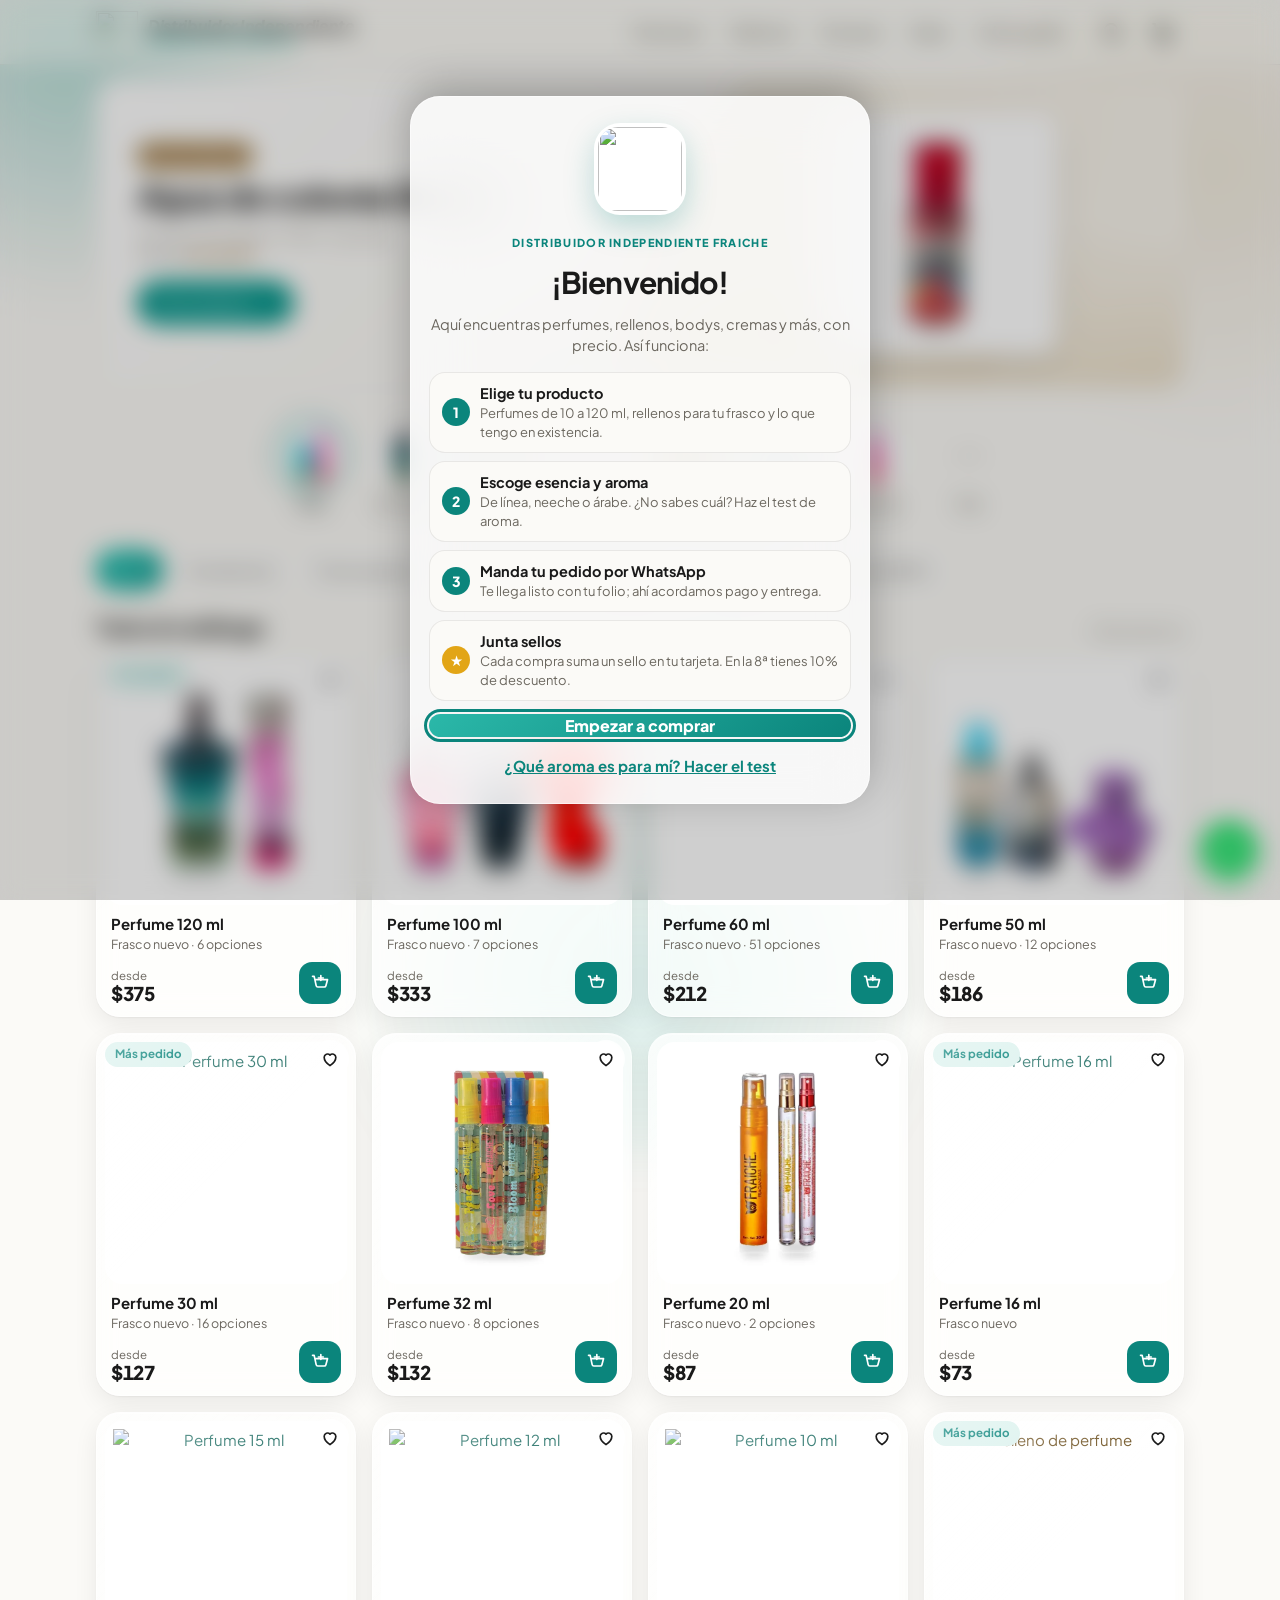
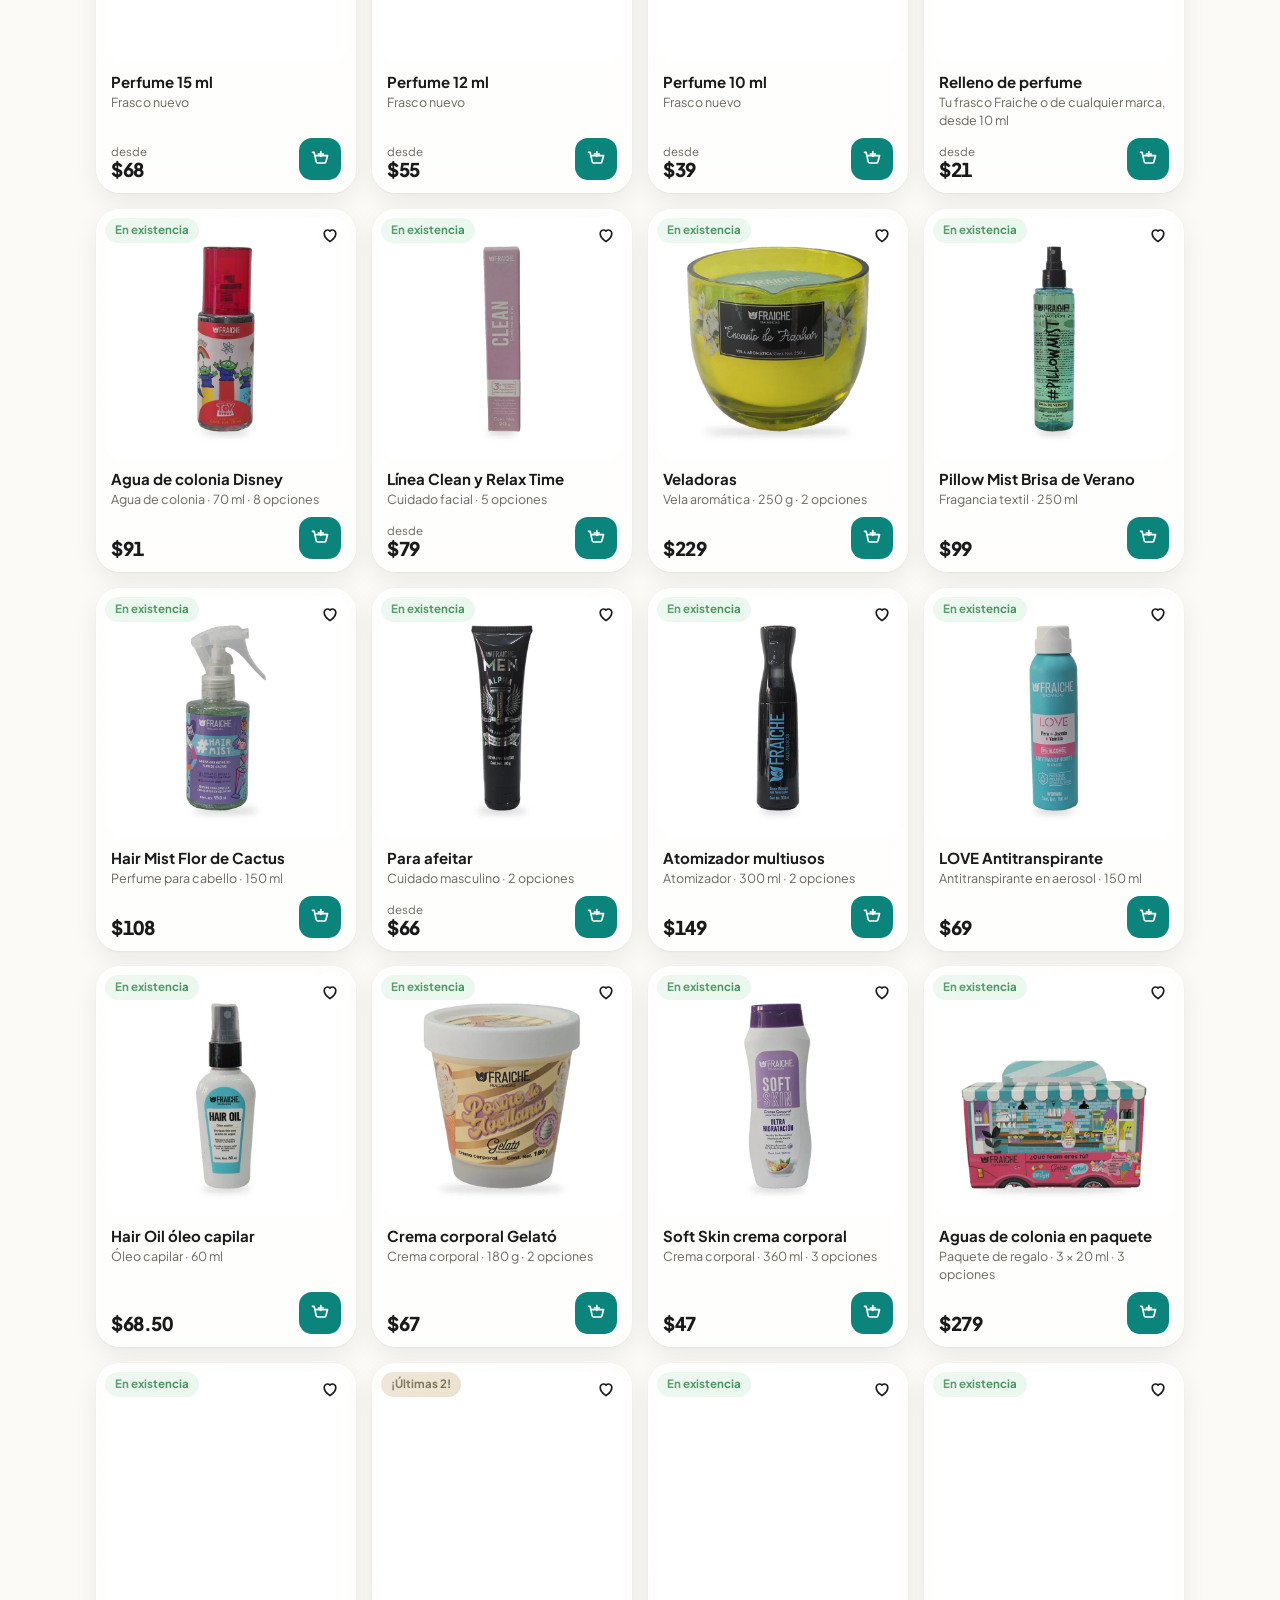
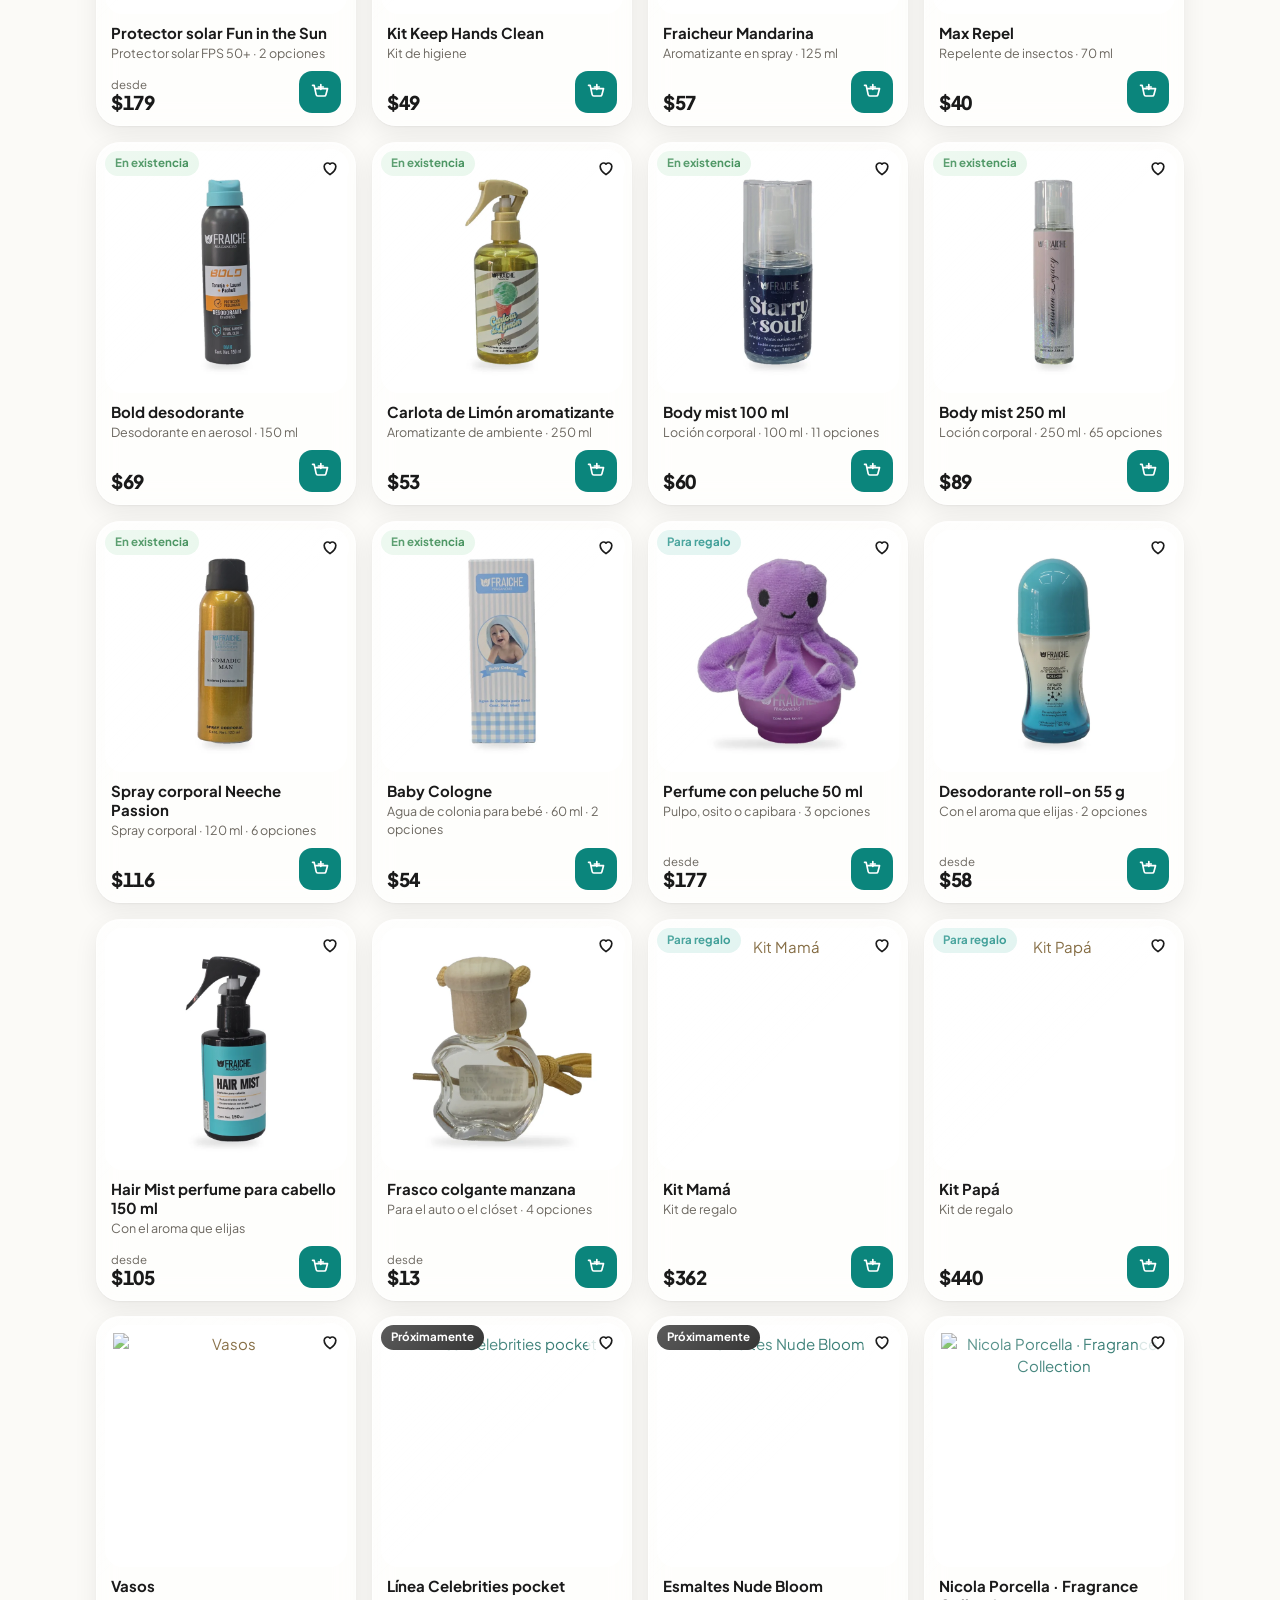
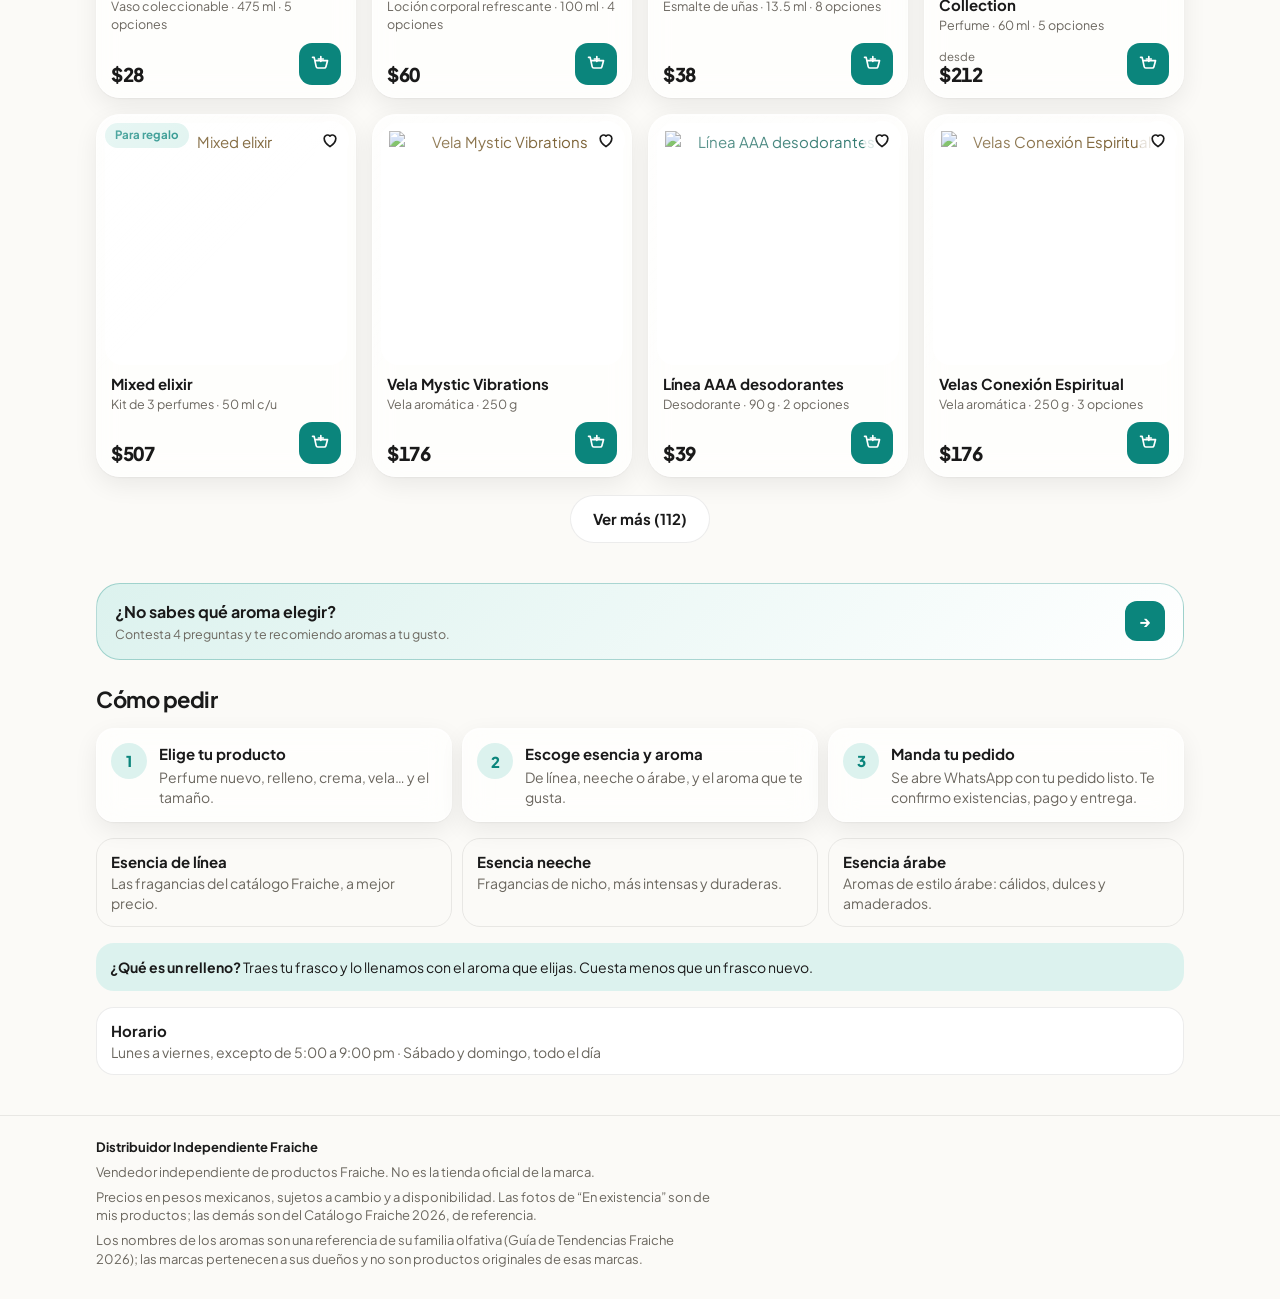
==== commit 2c64eb63: "Bienvenida para clientes nuevos y tarjeta de fidelidad (10% en la 8ª compra) - Bienvenida animada so" ====
--- a/index.html
+++ b/index.html
@@ -108,7 +108,7 @@
   <a href="#categorias" data-go="categorias"><svg viewBox="0 0 24 24"><rect x="4" y="4" width="7" height="7" rx="2"/><rect x="13" y="4" width="7" height="7" rx="2"/><rect x="4" y="13" width="7" height="7" rx="2"/><rect x="13" y="13" width="7" height="7" rx="2"/></svg>Categorías</a>
   <button data-go="carrito"><svg viewBox="0 0 24 24"><path d="M3 4h2l2.4 11.2a2 2 0 002 1.6h7.7a2 2 0 002-1.5L21 8H6.2"/><circle cx="10" cy="20.5" r="1.3"/><circle cx="17" cy="20.5" r="1.3"/></svg>Carrito<span class="count" id="cuenta2" hidden>0</span></button>
   <button data-go="favoritos"><svg viewBox="0 0 24 24"><path d="M12 20s-7-4.4-7-10a4 4 0 017-2.6A4 4 0 0119 10c0 5.6-7 10-7 10z"/></svg>Favoritos</button>
-  <button data-go="contacto"><svg viewBox="0 0 24 24"><path d="M5 19l1.2-3.6A7.5 7.5 0 1112 19.5a7.6 7.6 0 01-3.6-.9z"/></svg>Contacto</button>
+  <button data-go="tarjeta"><svg viewBox="0 0 24 24"><rect x="3" y="5.5" width="18" height="13" rx="2.5"/><path d="M12 9l1.1 2.2 2.4.3-1.8 1.7.5 2.4L12 14.4l-2.2 1.2.5-2.4-1.8-1.7 2.4-.3z"/></svg>Tarjeta<span class="count sello" id="sellosNav" hidden>0</span></button>
 </nav>
 
 <dialog id="dlgProducto" class="sheet" aria-labelledby="pNombre">
@@ -158,7 +158,9 @@
       <button type="button" class="mas" id="repetir" data-repetir="1" hidden>Repetir mi último pedido</button>
     </div>
     <div id="checkout">
+      <div class="lineas" id="lineas" hidden></div>
       <div class="total"><span>Total</span><b id="total"></b></div>
+      <p class="tarjeta-nota" id="tarjetaNota"></p>
       <label class="fld" for="cNombre">Tu nombre</label>
       <input id="cNombre" type="text" autocomplete="name" placeholder="¿A nombre de quién?">
       <span class="fld">Entrega</span>
@@ -215,6 +217,7 @@
     <p class="folio" id="okFolio"></p>
     <div class="ok-resumen" id="okResumen"></div>
     <div class="ok-entrega" id="okEntrega"></div>
+    <p class="ok-sello" id="okSello"></p>
     <p class="small">Tu pedido se abrió en WhatsApp. Si no lo enviaste, tócalo de nuevo:</p>
     <button type="button" class="primary wa" id="okWa"><svg viewBox="0 0 24 24"><path d="M5 19l1.2-3.6A7.5 7.5 0 1112 19.5a7.6 7.6 0 01-3.6-.9z"/></svg>Abrir WhatsApp otra vez</button>
     <button type="button" class="mas" id="okCerrar">Seguir comprando</button>
@@ -232,6 +235,34 @@
 <a class="wa-flota" id="waFlota" href="https://wa.me/525574348740?text=%C2%A1Hola!%20Tengo%20una%20pregunta%20sobre%20los%20productos%20Fraiche." target="_blank" rel="noopener" aria-label="Escríbeme por WhatsApp">
   <svg viewBox="0 0 32 32" aria-hidden="true"><path d="M16 3a13 13 0 00-11.2 19.6L3 29l6.6-1.7A13 13 0 1016 3zm0 23.6a10.6 10.6 0 01-5.4-1.5l-.4-.2-3.9 1 1-3.8-.2-.4A10.6 10.6 0 1116 26.6zm5.8-7.9c-.3-.2-1.9-.9-2.2-1s-.5-.2-.7.2-.8 1-1 1.2-.4.2-.7 0a8.7 8.7 0 01-4.3-3.8c-.3-.6.3-.5.9-1.7a.6.6 0 000-.6l-1-2.4c-.3-.6-.5-.5-.7-.5h-.6a1.2 1.2 0 00-.9.4 3.6 3.6 0 00-1.1 2.7 6.3 6.3 0 001.3 3.3 14.4 14.4 0 005.5 4.9c2 .9 2.8.9 3.8.8a3.3 3.3 0 002.2-1.5 2.7 2.7 0 00.2-1.5c-.1-.2-.3-.3-.6-.4z"/></svg>
 </a>
+
+<dialog id="dlgTarjeta" class="sheet" aria-labelledby="tjTitulo">
+  <form method="dialog" class="sheet-in">
+    <button class="close" value="cancel" aria-label="Cerrar"><svg viewBox="0 0 24 24"><path d="M6 6l12 12M18 6L6 18"/></svg></button>
+    <h2 id="tjTitulo">Tu tarjeta de fidelidad</h2>
+    <div class="tarjeta" id="tarjetaCard"></div>
+    <p class="tj-estado" id="tjEstado"></p>
+    <div class="tj-hist" id="tjHist"></div>
+    <p class="small izq">Cada pedido que mandas por WhatsApp suma un sello. En tu 8ª compra tienes <b>10% de descuento</b> y empiezas una tarjeta nueva. Tu tarjeta se guarda en este celular; los sellos se confirman con tus pedidos.</p>
+  </form>
+</dialog>
+
+<dialog id="dlgBienvenida" class="sheet bienvenida" aria-labelledby="bvTitulo">
+  <form method="dialog" class="sheet-in bv-in">
+    <div class="bv-logo" aria-hidden="true"><img src="img/logo/logo-192.png" alt="" width="84" height="84"></div>
+    <p class="bv-kick">Distribuidor Independiente Fraiche</p>
+    <h2 id="bvTitulo">¡Bienvenido!</h2>
+    <p class="bv-sub">Aquí encuentras perfumes, rellenos, bodys, cremas y más, con precio. Así funciona:</p>
+    <ol class="bv-pasos">
+      <li><b>Elige tu producto</b><span>Perfumes de 10 a 120 ml, rellenos para tu frasco y lo que tengo en existencia.</span></li>
+      <li><b>Escoge esencia y aroma</b><span>De línea, neeche o árabe. ¿No sabes cuál? Haz el test de aroma.</span></li>
+      <li><b>Manda tu pedido por WhatsApp</b><span>Te llega listo con tu folio; ahí acordamos pago y entrega.</span></li>
+      <li><b>Junta sellos</b><span>Cada compra suma un sello en tu tarjeta. En la 8ª tienes 10% de descuento.</span></li>
+    </ol>
+    <button class="primary" value="ok" id="bvEmpezar">Empezar a comprar</button>
+    <button type="button" class="link" id="bvQuiz" data-quiz="1">¿Qué aroma es para mí? Hacer el test</button>
+  </form>
+</dialog>
 
 <div id="toast" role="status" aria-live="polite"></div>
 
--- a/estilos.css
+++ b/estilos.css
@@ -564,3 +564,65 @@
 
 /* aviso de hora ocupada al pedir con envío */
 .hora-nota{margin:6px 0 0;padding:10px 12px;border-radius:12px;background:#fdecea;color:#a3261b;font-size:13.5px;font-weight:600}
+
+/* =========================================================
+   Tarjeta de fidelidad
+   ========================================================= */
+.bottom .count.sello{background:#e2a516}
+.lineas{display:grid;gap:4px;margin:0 0 6px;font-size:14px;color:var(--muted)}
+.lineas div{display:flex;justify-content:space-between}
+.lineas .desc{color:#1d7a3a;font-weight:700}
+.tarjeta-nota{margin:2px 0 6px;padding:10px 12px;border-radius:12px;background:#fff7e0;color:#7a5a10;font-size:13.5px}
+.ok-sello{margin:4px 0 0;padding:10px 14px;border-radius:var(--r-md);background:#fff7e0;color:#7a5a10;font-size:14px;animation:aparece .5s .7s both}
+.tarjeta{position:relative;overflow:hidden;border-radius:22px;padding:18px;color:#fff;
+  background:radial-gradient(120% 90% at 100% 0,rgba(255,255,255,.22),transparent 55%),linear-gradient(135deg,#0b857c,#0a5f59 60%,#073f3b);
+  box-shadow:0 14px 30px rgba(11,133,124,.3);animation:tjEntra .6s var(--spring) both}
+.tarjeta::after{content:"";position:absolute;inset:0;background:linear-gradient(110deg,transparent 35%,rgba(255,255,255,.28) 50%,transparent 65%);
+  transform:translateX(-120%);animation:tjBrilla 2.4s 0.5s ease-in-out}
+.tj-top{display:flex;gap:10px;align-items:center;margin-bottom:16px}
+.tj-top img{border-radius:12px;background:#fff}
+.tj-top b{display:block;font-size:17px}.tj-top small{opacity:.8;font-size:12px}
+.tj-sellos{display:grid;grid-template-columns:repeat(4,1fr);gap:10px}
+.tj-s{aspect-ratio:1;border-radius:50%;display:grid;place-items:center;border:2px dashed rgba(255,255,255,.45);color:rgba(255,255,255,.75);
+  font-style:normal;font-weight:700;font-size:15px}
+.tj-s i{font-style:normal}
+.tj-s.lleno{border:0;background:#fff;color:#0b857c;animation:sella .45s calc(var(--i) * 70ms + .3s) var(--spring) both}
+.tj-s.lleno svg{width:58%;height:58%;fill:none;stroke:currentColor;stroke-width:3;stroke-linecap:round;stroke-linejoin:round}
+.tj-s.premio{border:2px solid #f4c64e;color:#f4c64e}
+.tj-s.premio b{font-size:14px}
+.tj-canjes{display:block;margin-top:12px;opacity:.85;font-size:12px}
+.tj-estado{margin:4px 0 0;font-size:15px}
+.tj-hist ul{list-style:none;margin:6px 0 0;padding:0;display:grid;gap:4px}
+.tj-hist li{display:flex;justify-content:space-between;gap:8px;font-size:13px;color:var(--muted);padding:8px 10px;border-radius:10px;background:var(--bg)}
+@keyframes tjEntra{from{transform:translateY(14px) rotate(-2deg) scale(.96);opacity:0}}
+@keyframes sella{from{transform:scale(.3) rotate(-30deg);opacity:0}}
+@keyframes tjBrilla{to{transform:translateX(120%)}}
+
+/* =========================================================
+   Bienvenida (solo la primera visita)
+   ========================================================= */
+.bienvenida{margin:auto;max-width:460px;border-radius:30px}
+.bienvenida[open]{animation:bvEntra .7s var(--spring)}
+.bv-in{align-items:center;text-align:center;padding-top:26px}
+.bv-logo{width:92px;height:92px;border-radius:26px;display:grid;place-items:center;background:#fff;
+  box-shadow:0 12px 30px rgba(11,133,124,.25);animation:flota 3.5s 1s ease-in-out infinite,aparece .6s .1s both}
+.bv-logo img{border-radius:20px}
+.bv-kick{margin:10px 0 0;font-size:11px;font-weight:800;letter-spacing:.12em;text-transform:uppercase;color:var(--accent);animation:aparece .5s .2s both}
+.bienvenida h2{margin:0;font-size:30px;letter-spacing:-.03em;animation:aparece .5s .28s both}
+.bv-sub{margin:0;color:var(--muted);font-size:14.5px;animation:aparece .5s .36s both}
+.bv-pasos{list-style:none;counter-reset:paso;margin:6px 0 4px;padding:0;display:grid;gap:8px;text-align:left;width:100%}
+.bv-pasos li{counter-increment:paso;position:relative;padding:10px 12px 10px 50px;border-radius:16px;background:var(--bg);border:1px solid var(--line);
+  display:flex;flex-direction:column;animation:aparece .5s both}
+.bv-pasos li:nth-child(1){animation-delay:.44s}.bv-pasos li:nth-child(2){animation-delay:.52s}
+.bv-pasos li:nth-child(3){animation-delay:.6s}.bv-pasos li:nth-child(4){animation-delay:.68s}
+.bv-pasos li::before{content:counter(paso);position:absolute;left:12px;top:50%;transform:translateY(-50%);width:28px;height:28px;border-radius:50%;
+  display:grid;place-items:center;background:var(--accent);color:#fff;font-weight:800;font-size:14px}
+.bv-pasos li:last-child::before{content:"★";background:#e2a516}
+.bv-pasos b{font-size:14.5px}.bv-pasos span{font-size:13px;color:var(--muted)}
+#bvEmpezar{width:100%;animation:aparece .5s .78s both}
+#bvQuiz{animation:aparece .5s .86s both}
+@keyframes bvEntra{from{transform:translateY(30px) scale(.94);opacity:0}}
+@keyframes flota{50%{transform:translateY(-6px) rotate(-2deg)}}
+@media (prefers-reduced-motion:reduce){
+  .tarjeta,.tarjeta::after,.tj-s.lleno,.bienvenida[open],.bv-logo,.bv-kick,.bienvenida h2,.bv-sub,.bv-pasos li,#bvEmpezar,#bvQuiz,.ok-sello{animation:none}
+}
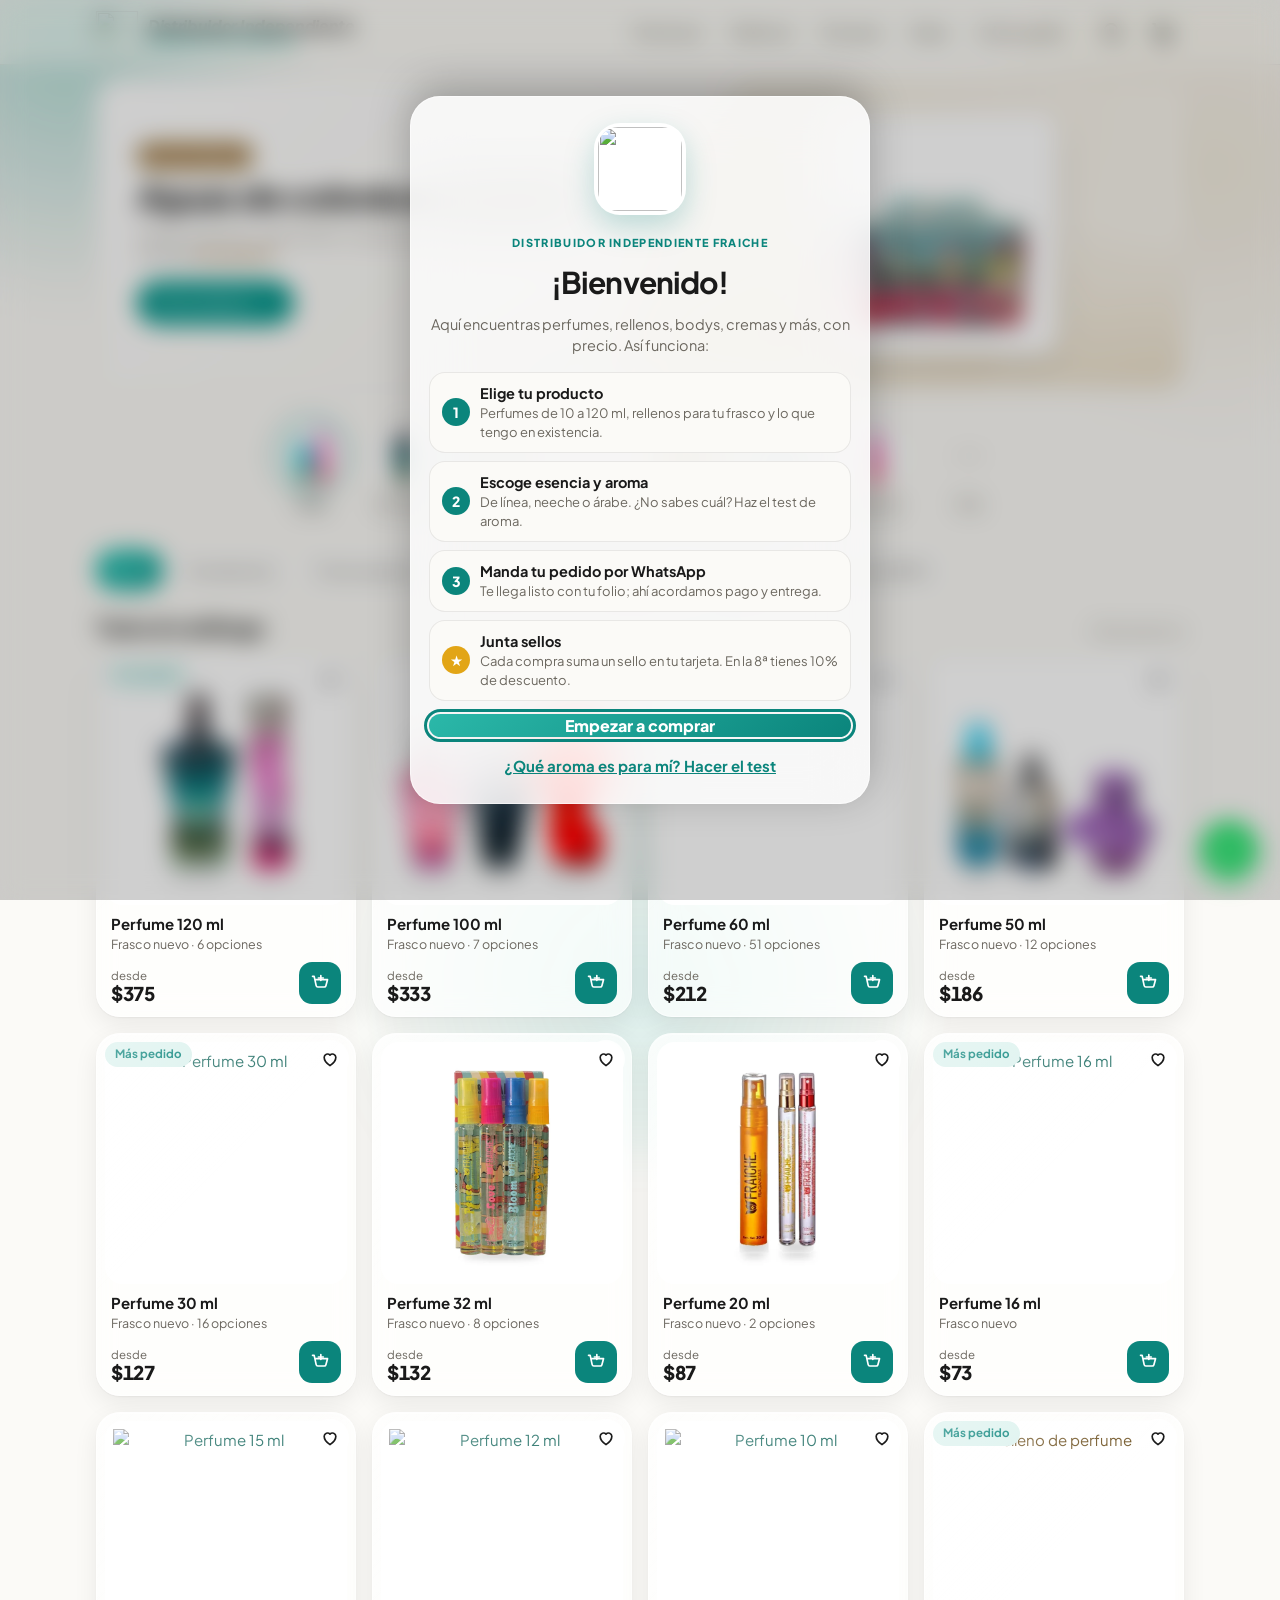
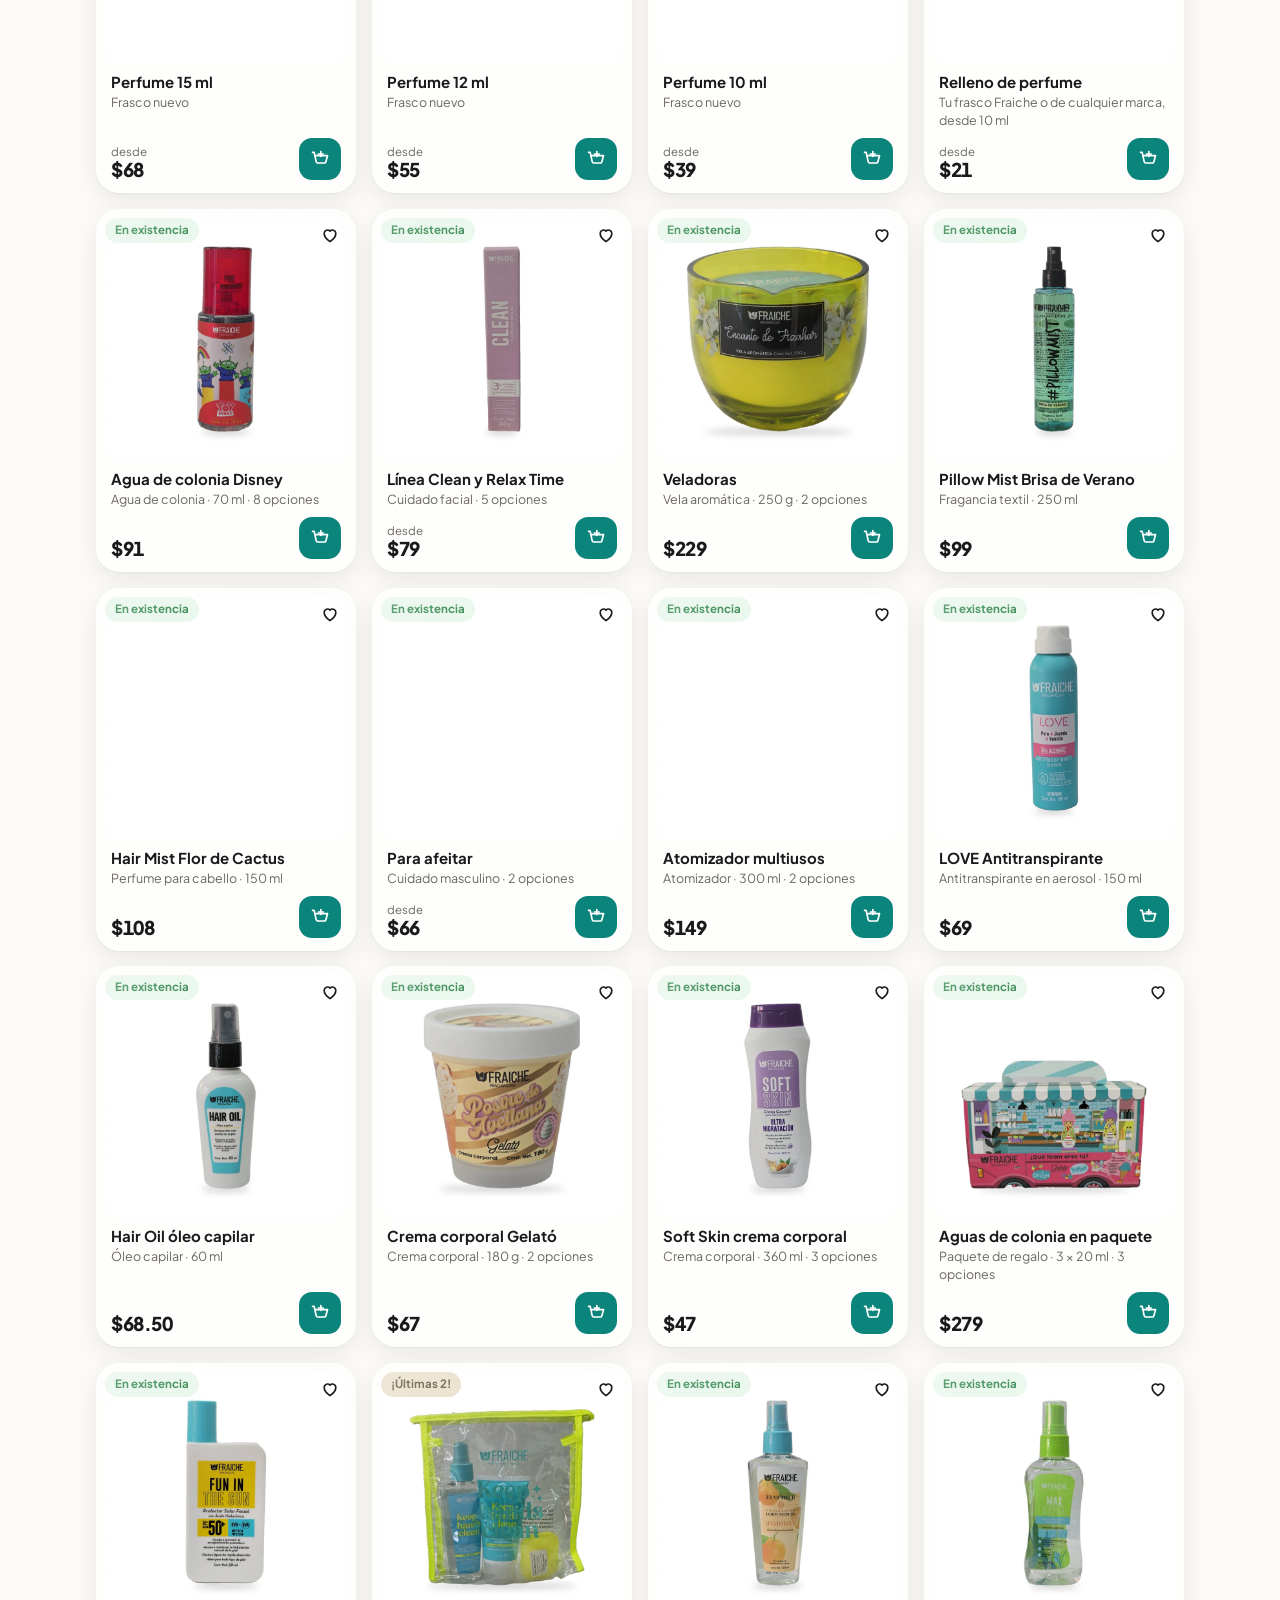
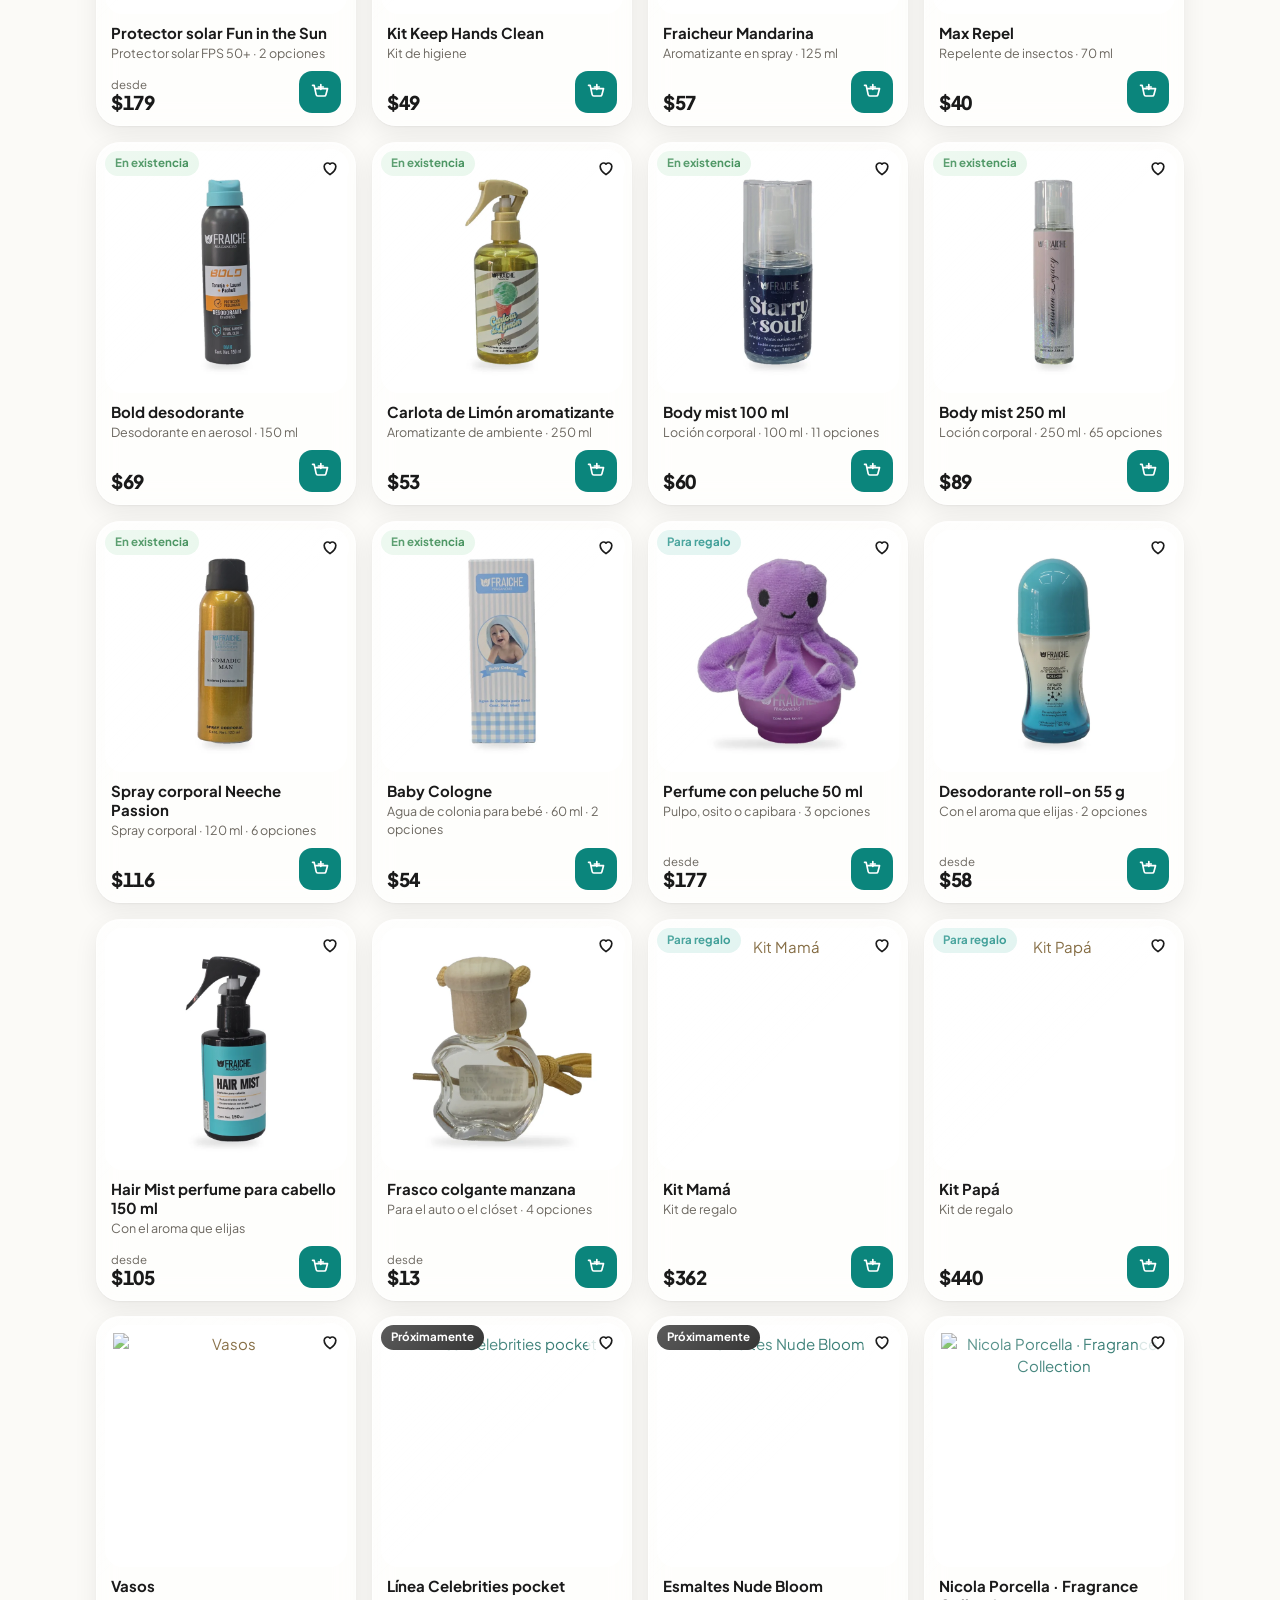
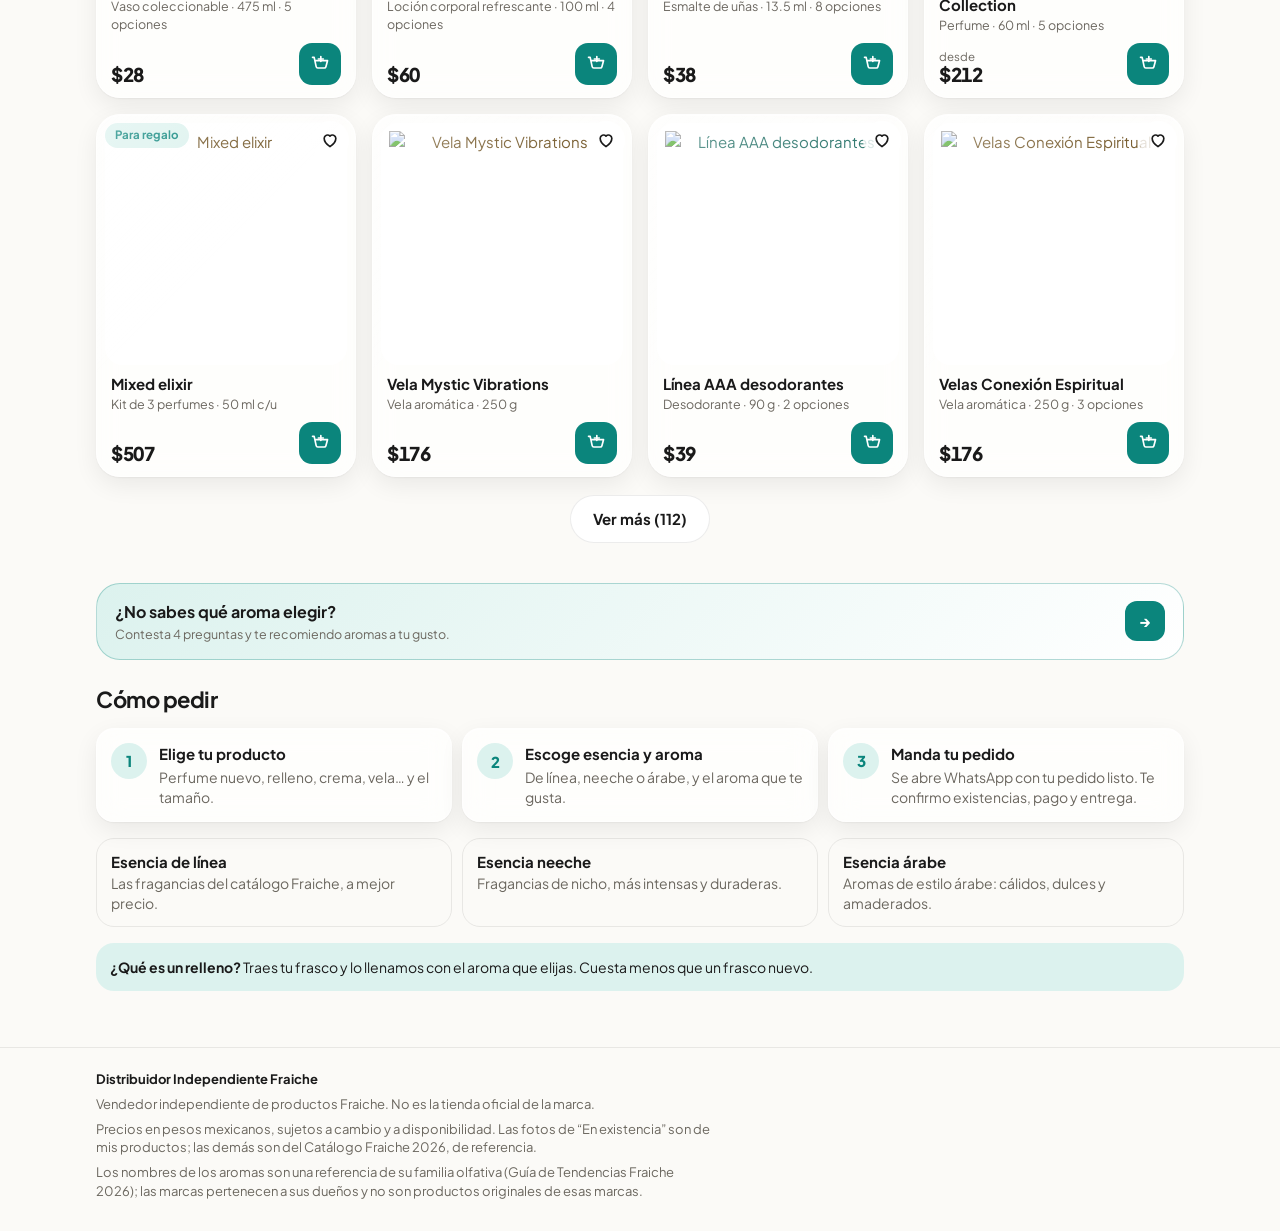
==== commit 7b47df48: ""Envío a domicilio" ahora es "Punto de encuentro": el cliente escribe dónde se ven - Opciones de ent" ====
--- a/index.html
+++ b/index.html
@@ -166,11 +166,11 @@
       <span class="fld">Entrega</span>
       <div class="seg" role="radiogroup" aria-label="Entrega">
         <label><input type="radio" name="entrega" value="Recoger" checked><span>Paso a recoger</span></label>
-        <label><input type="radio" name="entrega" value="Envío"><span>Envío a domicilio</span></label>
+        <label><input type="radio" name="entrega" value="Envío"><span>Punto de encuentro</span></label>
       </div>
       <div id="dirBox" hidden>
-        <label class="fld" for="cDir">Lugar de entrega</label>
-        <input id="cDir" type="text" autocomplete="street-address" placeholder="Calle, número y colonia, o punto de encuentro">
+        <label class="fld" for="cDir">¿Dónde nos vemos?</label>
+        <input id="cDir" type="text" autocomplete="off" placeholder="Ej. afuera del metro, una plaza, tu escuela o tu trabajo">
         <div class="grid2">
           <div><label class="fld" for="cFecha">Fecha</label><input id="cFecha" type="date"></div>
           <div><label class="fld" for="cHora">Hora</label><input id="cHora" type="time" step="900"></div>
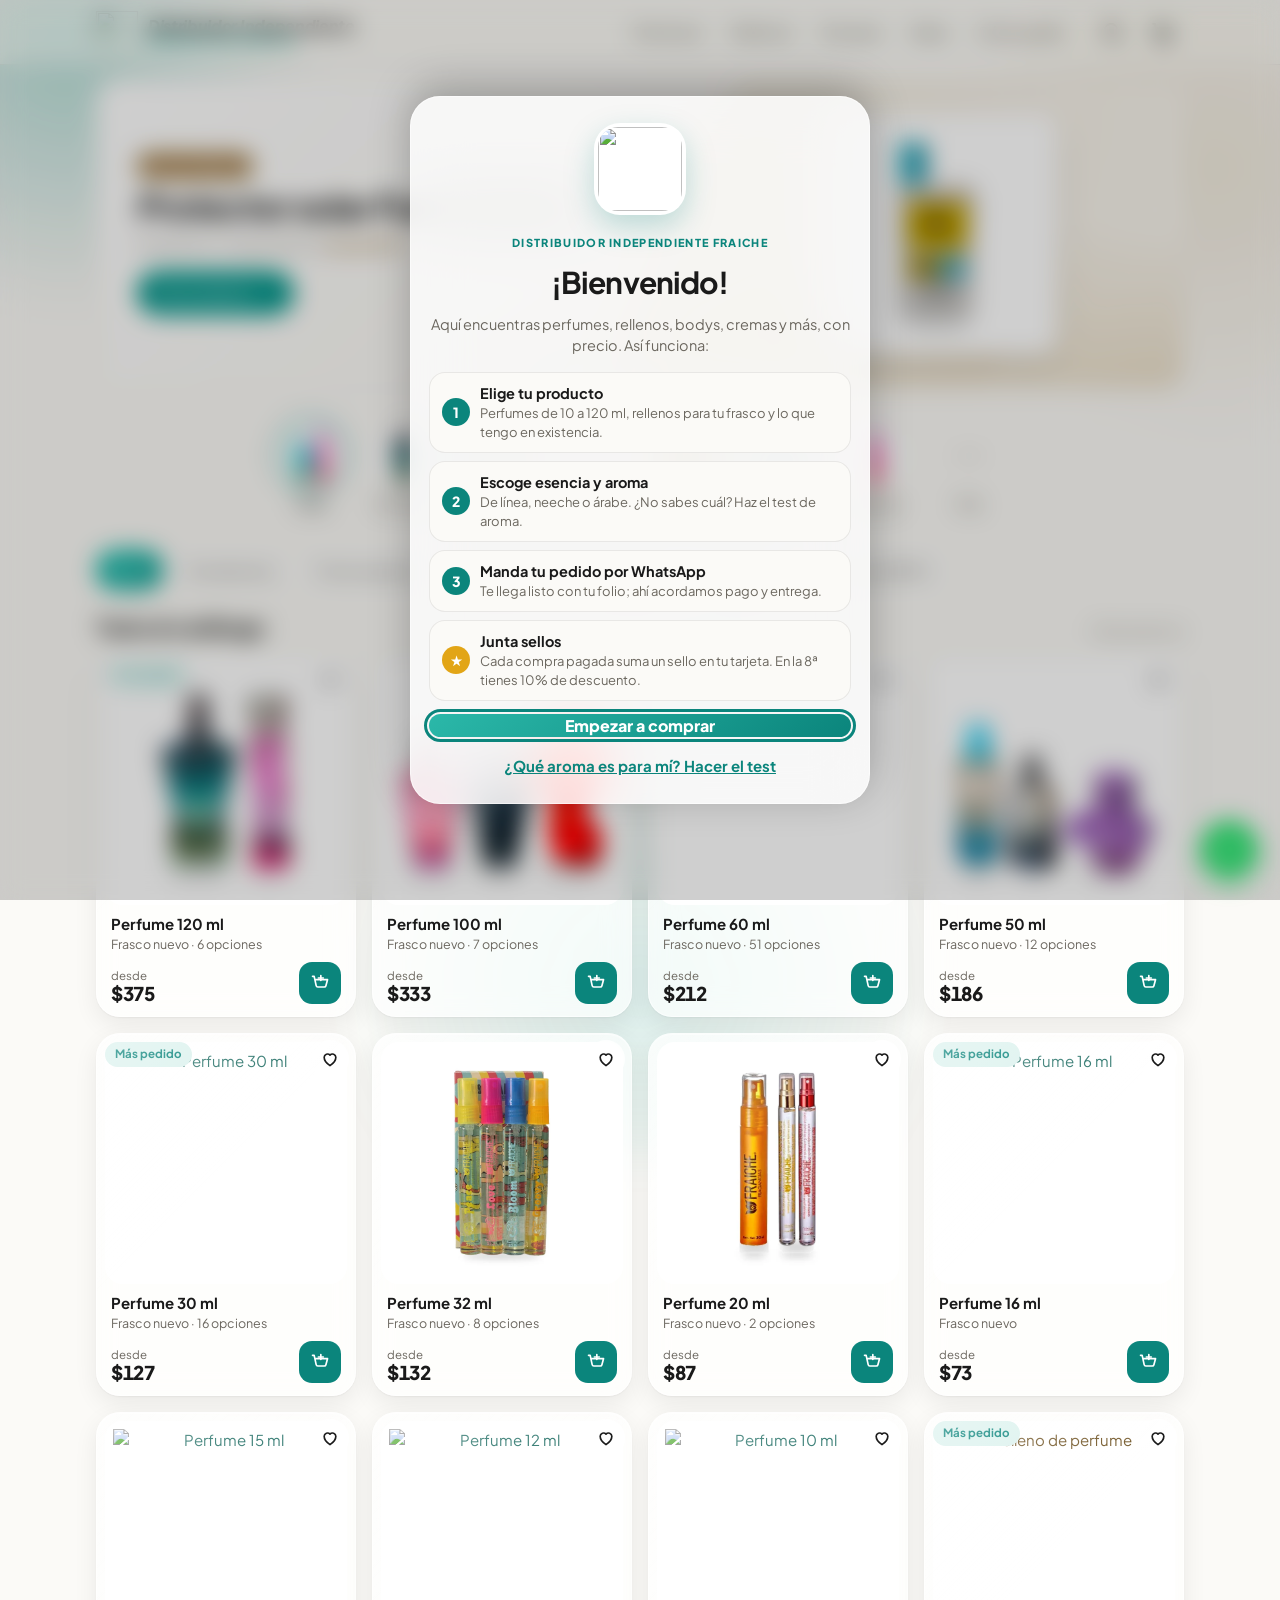
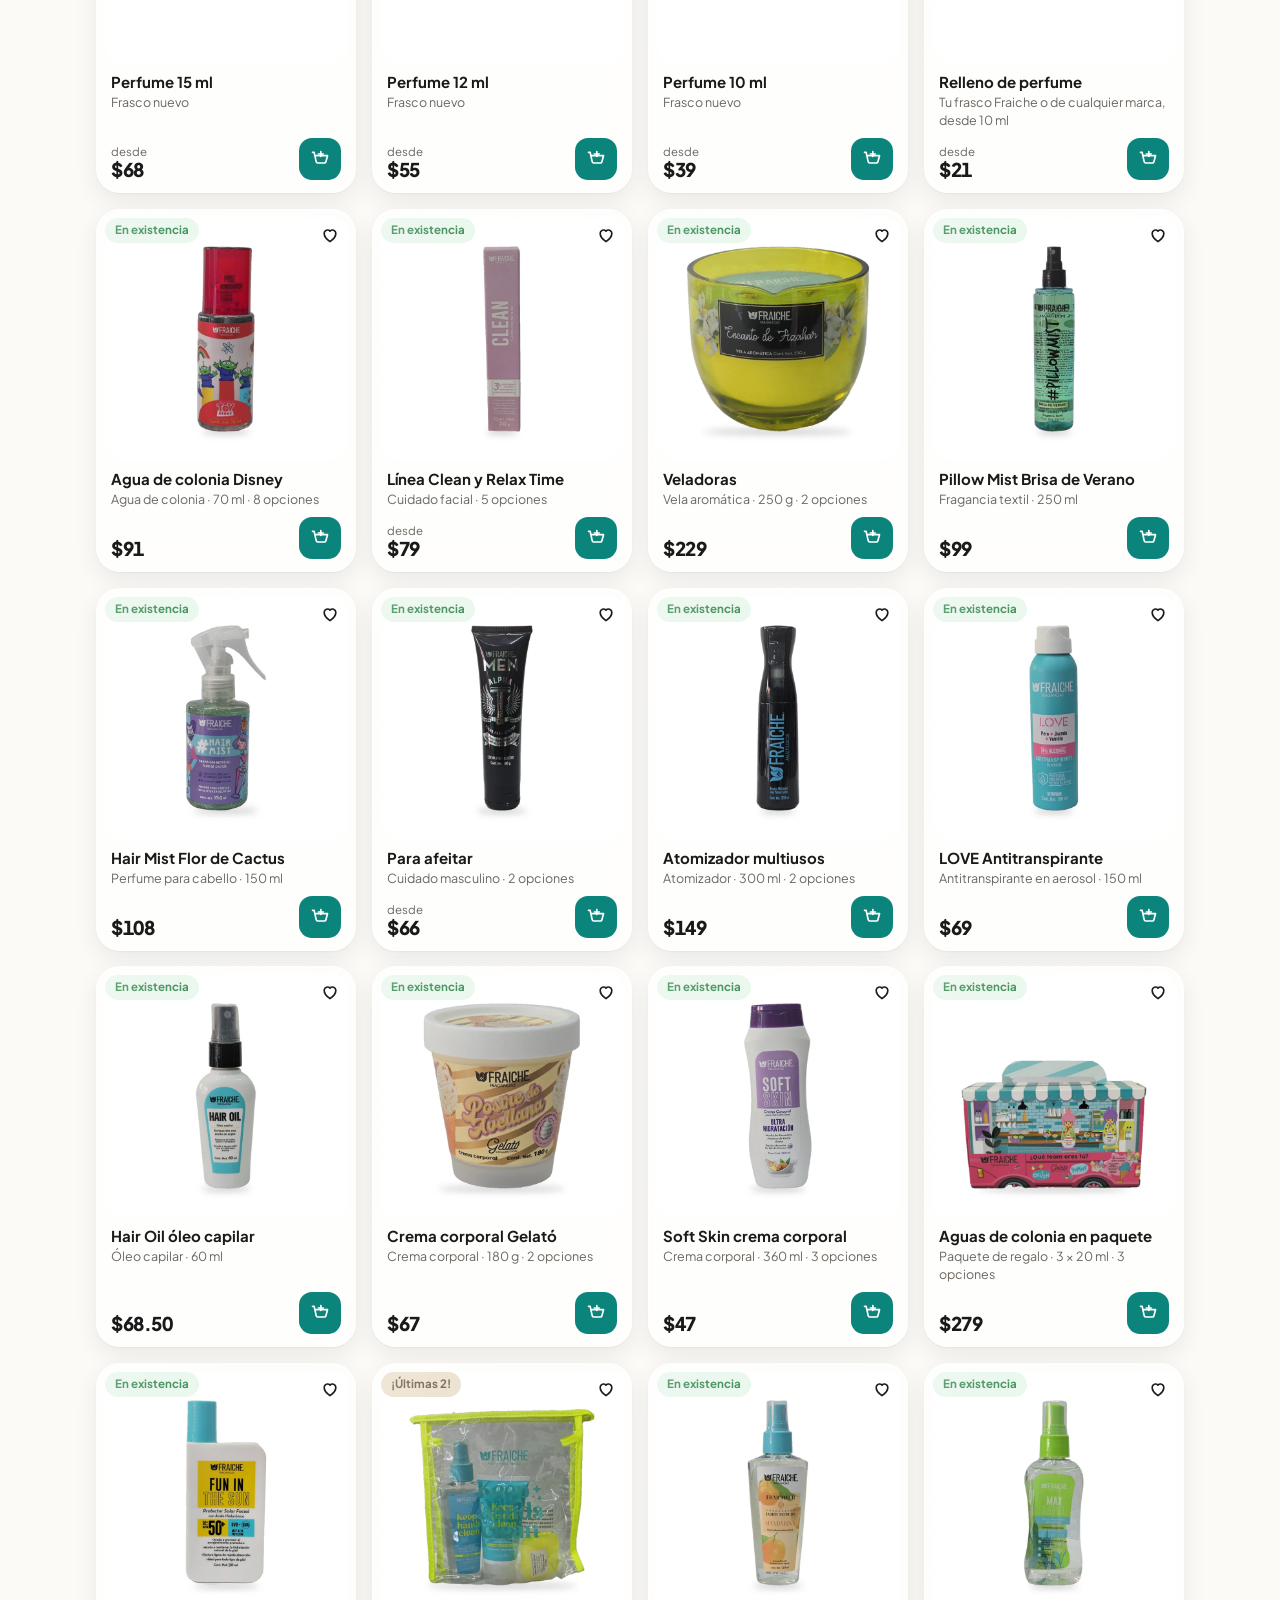
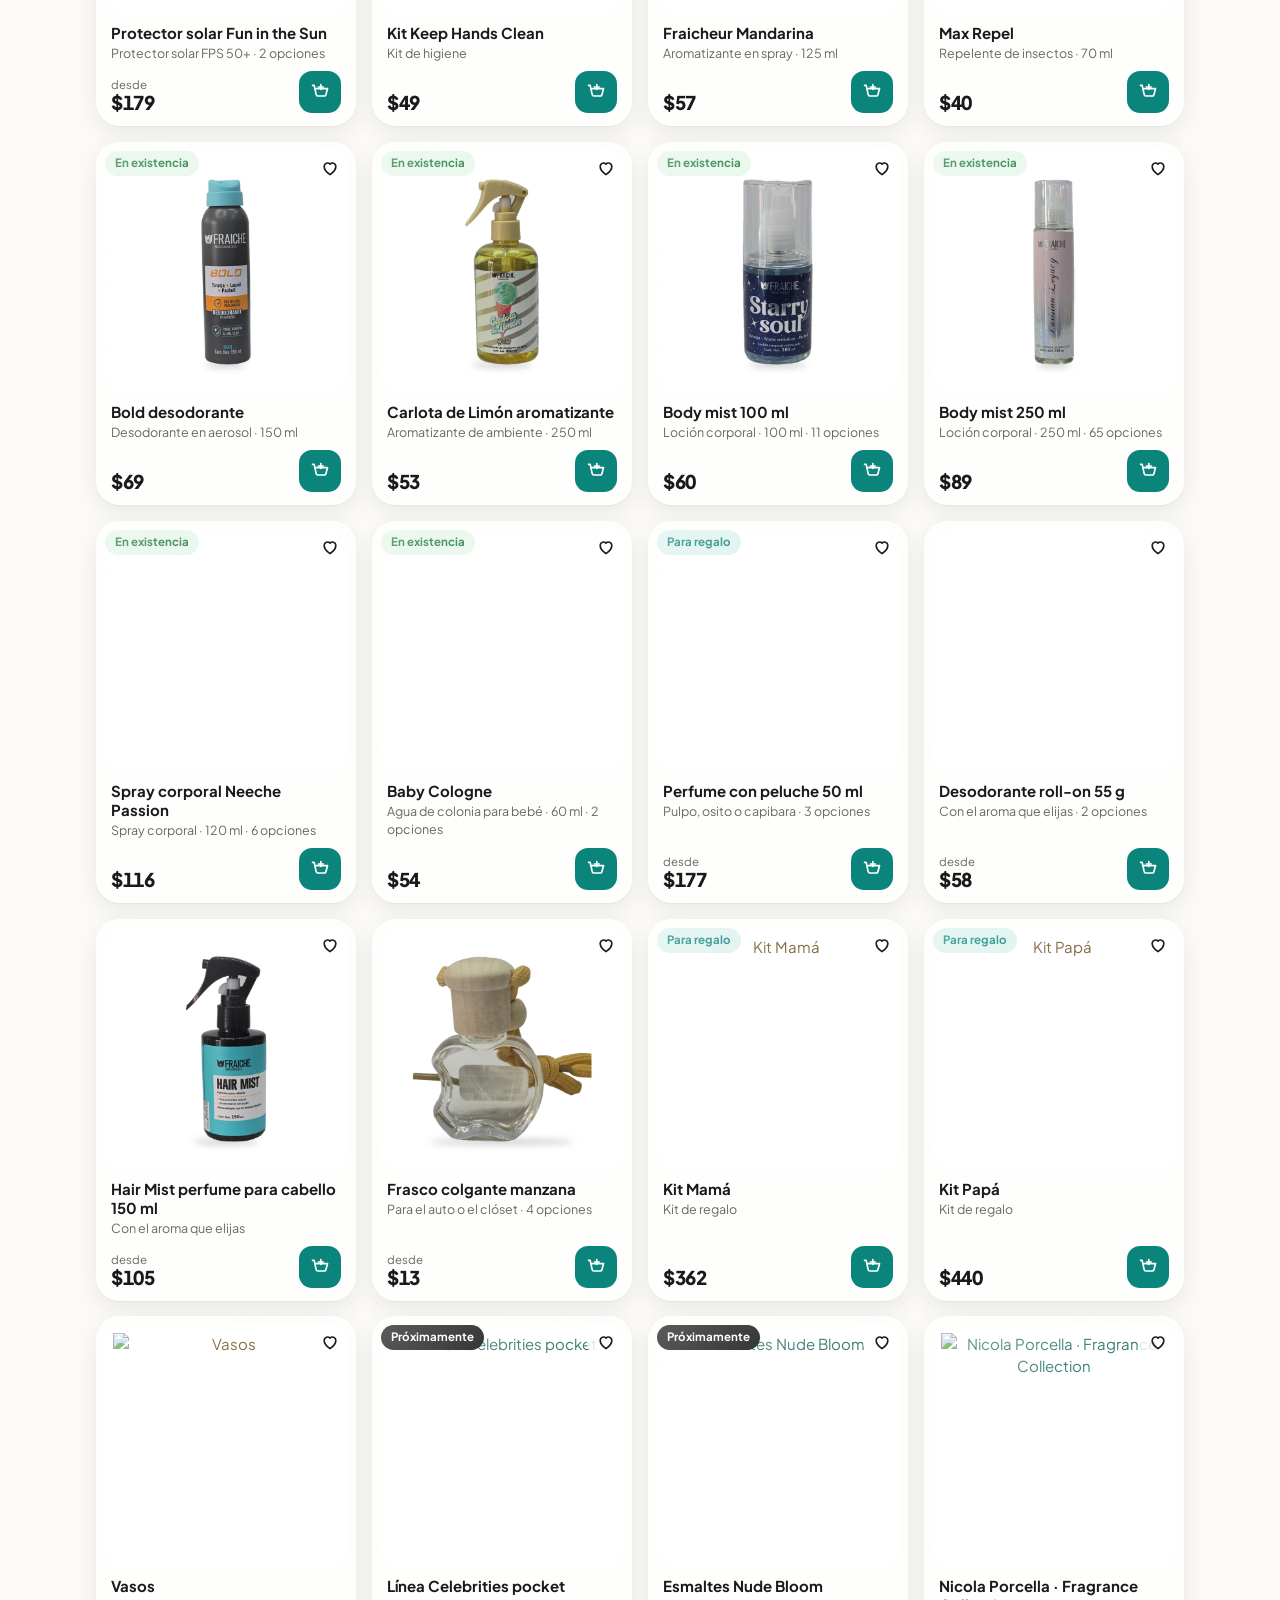
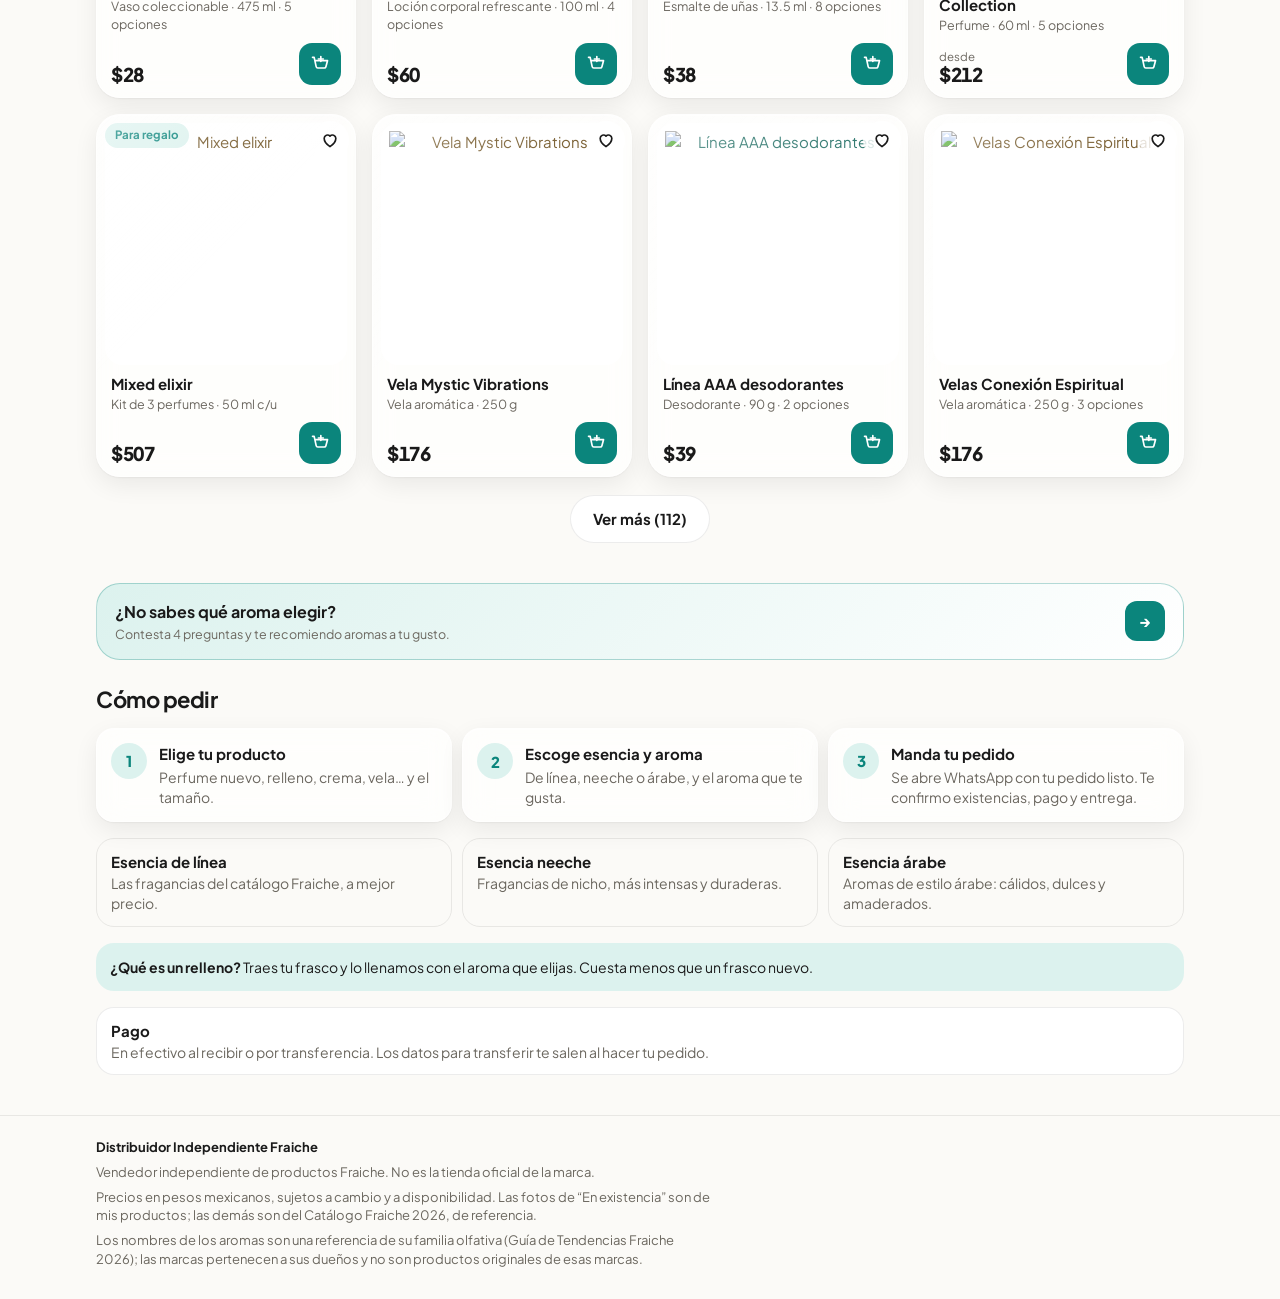
==== commit fb9c2145: "Tarjeta sellada por el vendedor, panel de sellos y datos para transferencia - Mandar el pedido ya NO" ====
--- a/index.html
+++ b/index.html
@@ -218,6 +218,7 @@
     <div class="ok-resumen" id="okResumen"></div>
     <div class="ok-entrega" id="okEntrega"></div>
     <p class="ok-sello" id="okSello"></p>
+    <div class="ok-pago" id="okPago" hidden></div>
     <p class="small">Tu pedido se abrió en WhatsApp. Si no lo enviaste, tócalo de nuevo:</p>
     <button type="button" class="primary wa" id="okWa"><svg viewBox="0 0 24 24"><path d="M5 19l1.2-3.6A7.5 7.5 0 1112 19.5a7.6 7.6 0 01-3.6-.9z"/></svg>Abrir WhatsApp otra vez</button>
     <button type="button" class="mas" id="okCerrar">Seguir comprando</button>
@@ -240,10 +241,11 @@
   <form method="dialog" class="sheet-in">
     <button class="close" value="cancel" aria-label="Cerrar"><svg viewBox="0 0 24 24"><path d="M6 6l12 12M18 6L6 18"/></svg></button>
     <h2 id="tjTitulo">Tu tarjeta de fidelidad</h2>
+    <div class="tj-aviso" id="tjAviso" role="status" hidden></div>
     <div class="tarjeta" id="tarjetaCard"></div>
     <p class="tj-estado" id="tjEstado"></p>
     <div class="tj-hist" id="tjHist"></div>
-    <p class="small izq">Cada pedido que mandas por WhatsApp suma un sello. En tu 8ª compra tienes <b>10% de descuento</b> y empiezas una tarjeta nueva. Tu tarjeta se guarda en este celular; los sellos se confirman con tus pedidos.</p>
+    <p class="small izq">Cuando confirmo el pago de tu pedido (en efectivo o transferencia) te mando tu sello por WhatsApp; ábrelo y se marca aquí. En tu 8ª compra tienes <b>10% de descuento</b> y empiezas una tarjeta nueva. Tu tarjeta se guarda en este celular.</p>
   </form>
 </dialog>
 
@@ -257,7 +259,7 @@
       <li><b>Elige tu producto</b><span>Perfumes de 10 a 120 ml, rellenos para tu frasco y lo que tengo en existencia.</span></li>
       <li><b>Escoge esencia y aroma</b><span>De línea, neeche o árabe. ¿No sabes cuál? Haz el test de aroma.</span></li>
       <li><b>Manda tu pedido por WhatsApp</b><span>Te llega listo con tu folio; ahí acordamos pago y entrega.</span></li>
-      <li><b>Junta sellos</b><span>Cada compra suma un sello en tu tarjeta. En la 8ª tienes 10% de descuento.</span></li>
+      <li><b>Junta sellos</b><span>Cada compra pagada suma un sello en tu tarjeta. En la 8ª tienes 10% de descuento.</span></li>
     </ol>
     <button class="primary" value="ok" id="bvEmpezar">Empezar a comprar</button>
     <button type="button" class="link" id="bvQuiz" data-quiz="1">¿Qué aroma es para mí? Hacer el test</button>
--- a/estilos.css
+++ b/estilos.css
@@ -626,3 +626,19 @@
 @media (prefers-reduced-motion:reduce){
   .tarjeta,.tarjeta::after,.tj-s.lleno,.bienvenida[open],.bv-logo,.bv-kick,.bienvenida h2,.bv-sub,.bv-pasos li,#bvEmpezar,#bvQuiz,.ok-sello{animation:none}
 }
+
+/* pago por transferencia en la confirmación */
+.ok-pago{width:100%;text-align:left;padding:12px 14px;border-radius:var(--r-md);background:var(--glass);border:1px solid var(--line);animation:aparece .5s .8s both}
+.ok-pago p{margin:4px 0;font-size:14px}
+.clabe{display:flex;flex-wrap:wrap;align-items:center;justify-content:space-between;gap:8px 10px;margin:6px 0;padding:10px 12px;border-radius:12px;background:var(--accent-soft)}
+.clabe div{display:flex;flex-direction:column;min-width:0}
+.clabe small{color:var(--muted);font-size:12px}
+.clabe span{font-size:14px}.clabe b{font-size:15.5px;letter-spacing:.02em;white-space:nowrap}
+.copiar{flex:none;border:0;border-radius:99px;padding:9px 12px;background:var(--accent);color:var(--on-accent);font-weight:700;font-size:13px}
+/* aviso al recibir un sello */
+.tj-aviso{display:flex;flex-direction:column;gap:2px;padding:12px 14px;border-radius:var(--r-md);background:#e6f6ea;color:#1d5a2e;animation:aparece .4s both}
+.tj-aviso.mal{background:#fdecea;color:#a3261b}
+.tj-aviso b{font-size:16px}
+.tj-hist ul.pend li{background:#fff7e0;color:#7a5a10}
+.tj-hist > b{display:block;margin-top:10px;font-size:14px}
+@media (prefers-reduced-motion:reduce){.ok-pago,.tj-aviso{animation:none}}
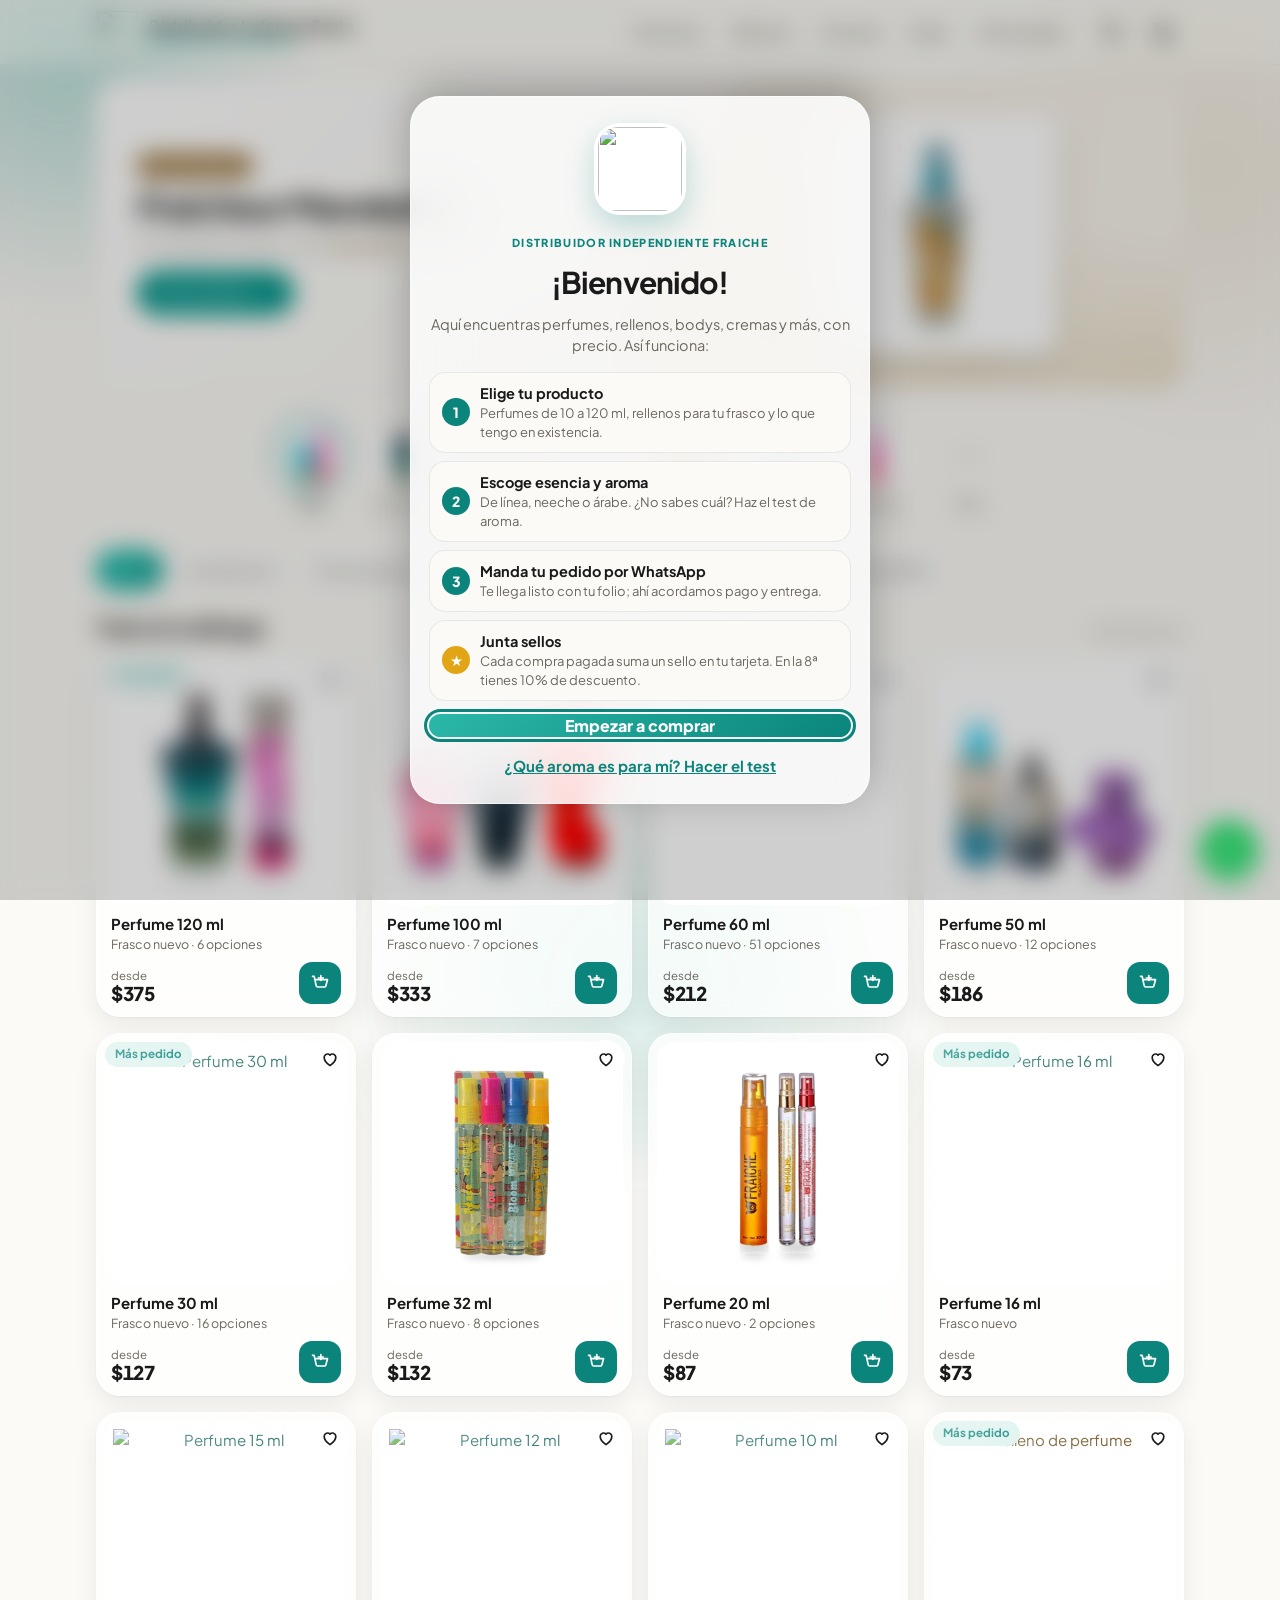
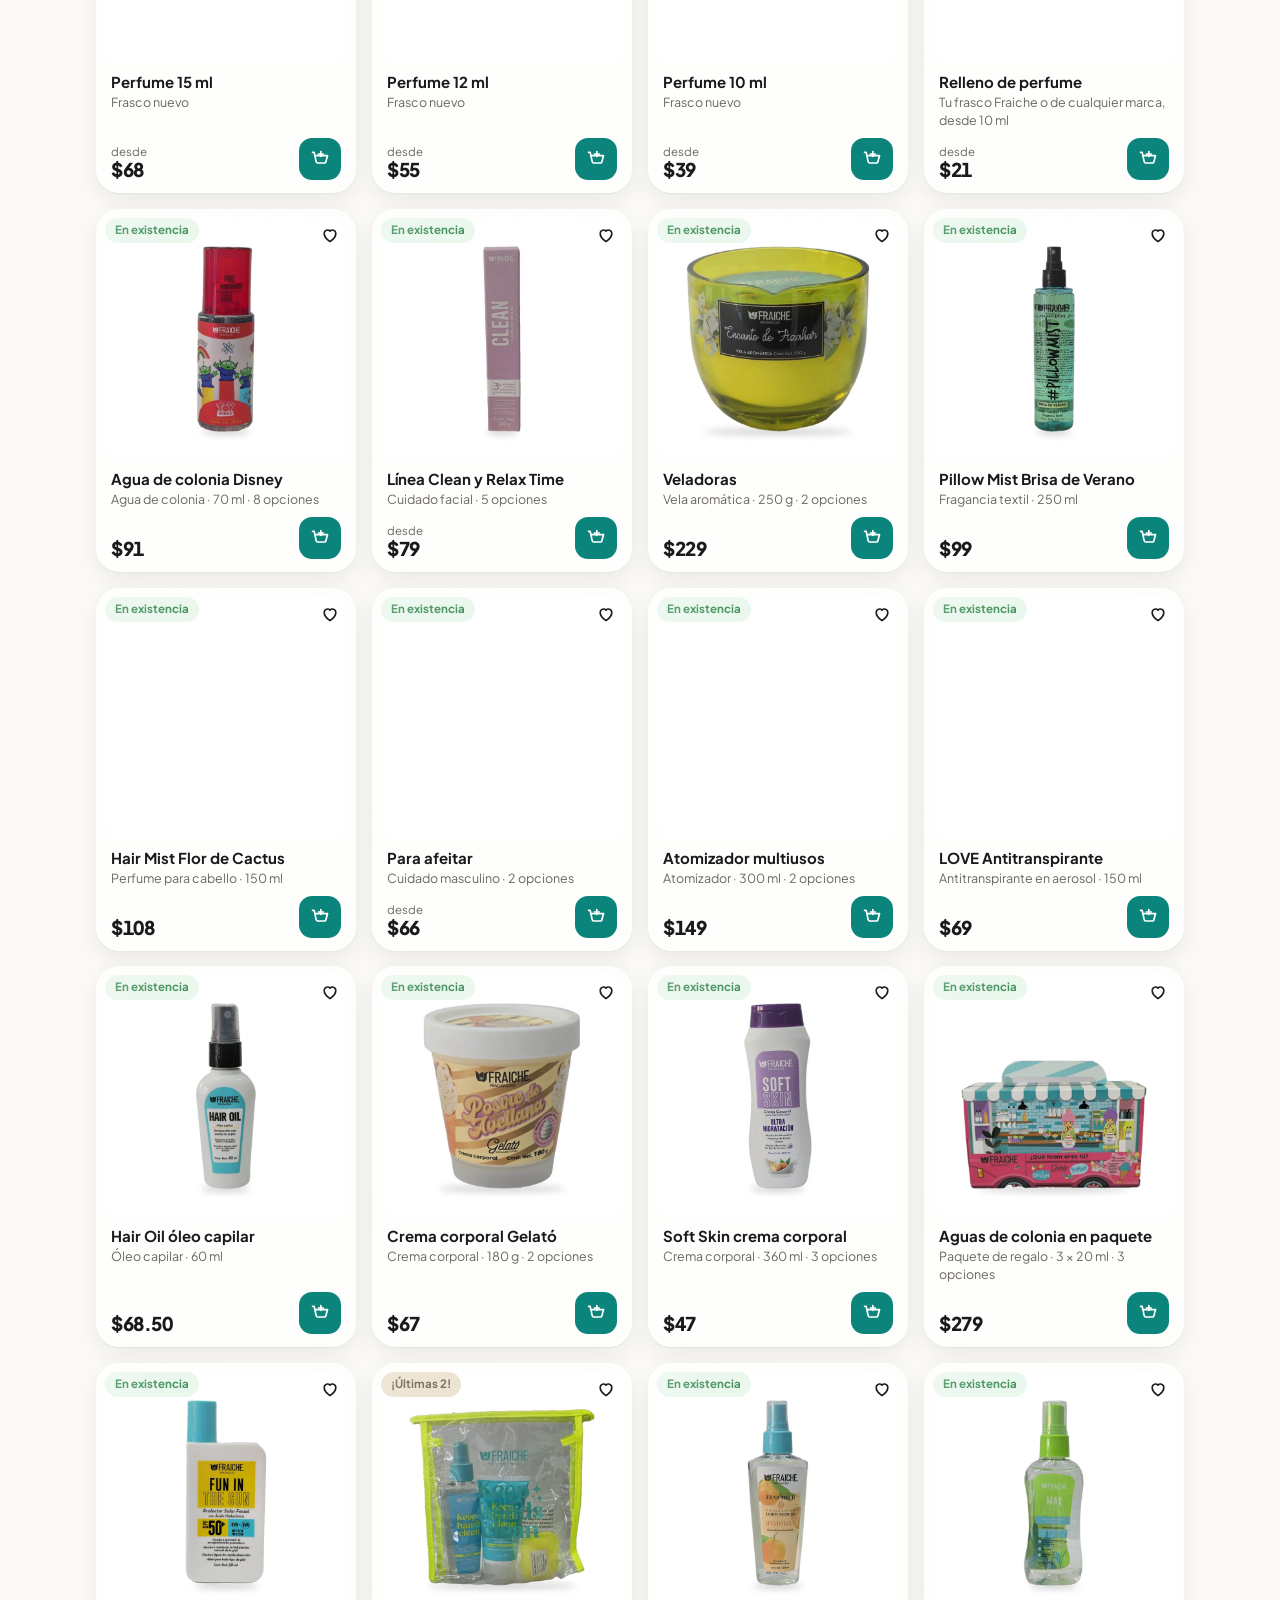
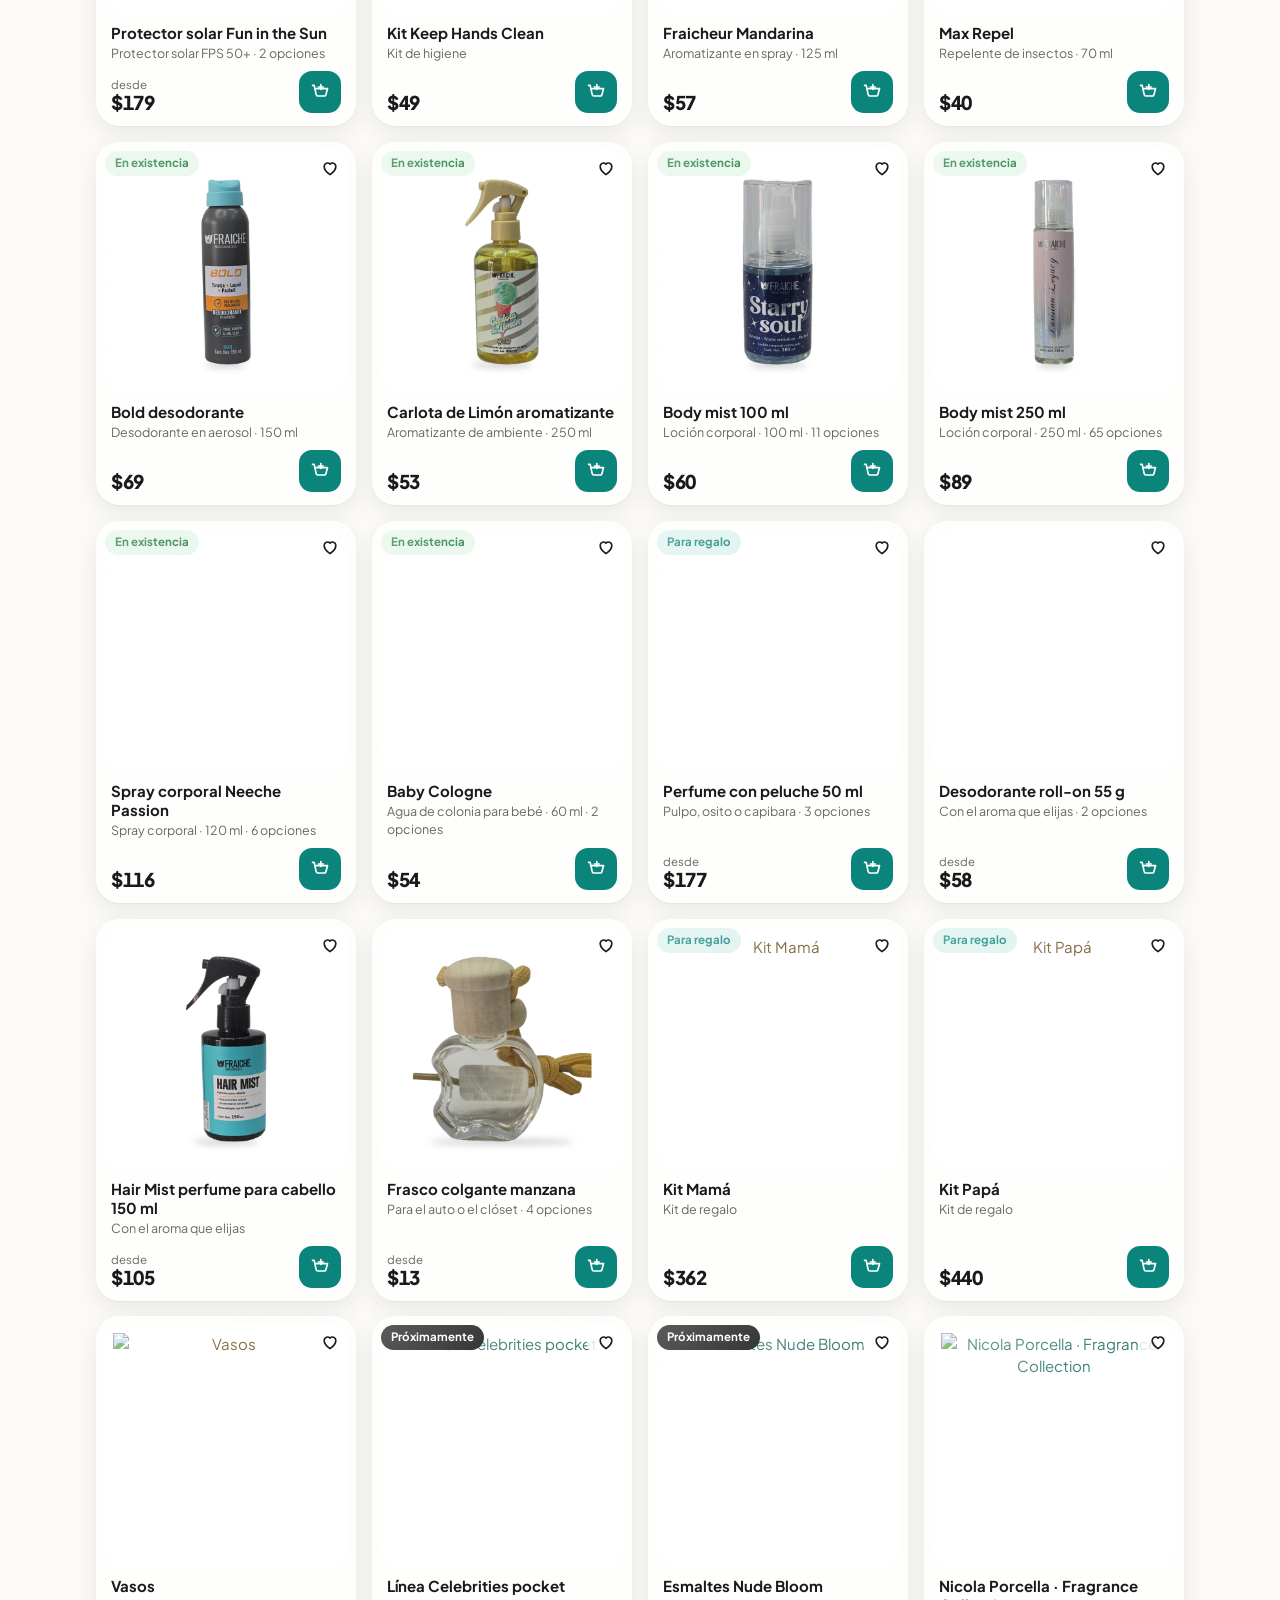
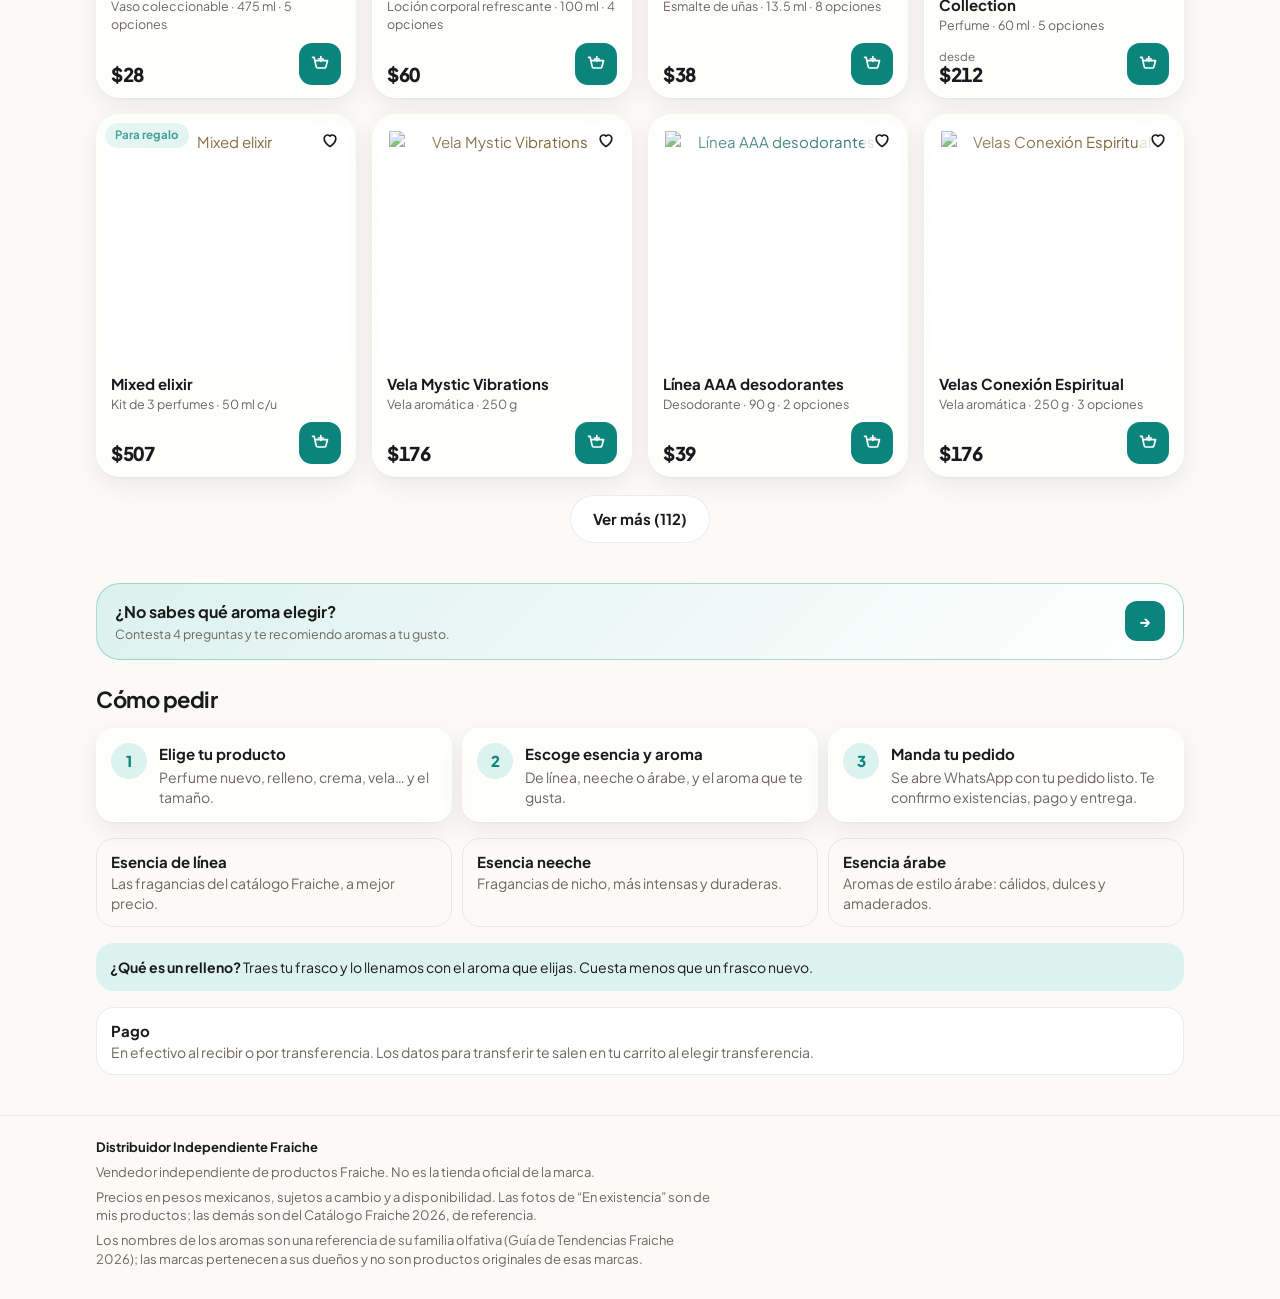
==== commit bad50ea1: "Forma de pago antes de mandar el pedido y confirmación que se puede desplazar - En el carrito: "¿Cóm" ====
--- a/index.html
+++ b/index.html
@@ -178,6 +178,12 @@
         <p class="hora-nota" id="horaNota" role="alert" hidden></p>
         <p class="small izq">Por WhatsApp acordamos contigo el lugar, la fecha y la hora exactos.</p>
       </div>
+      <span class="fld">¿Cómo vas a pagar?</span>
+      <div class="seg" role="radiogroup" aria-label="Forma de pago">
+        <label><input type="radio" name="pago" value="Efectivo" checked><span>Efectivo</span></label>
+        <label><input type="radio" name="pago" value="Transferencia"><span>Transferencia</span></label>
+      </div>
+      <div id="pagoBox" class="pago-box"></div>
       <label class="fld" for="cNotas">Notas (opcional)</label>
       <input id="cNotas" type="text" placeholder="Ej. es para regalo">
       <button type="button" class="primary wa" id="enviar"><svg viewBox="0 0 24 24"><path d="M5 19l1.2-3.6A7.5 7.5 0 1112 19.5a7.6 7.6 0 01-3.6-.9z"/></svg>Enviar pedido por WhatsApp</button>
--- a/estilos.css
+++ b/estilos.css
@@ -382,7 +382,7 @@
 .sheet input[type=date],.sheet input[type=time]{width:100%;height:48px;border-radius:var(--r-sm);border:1px solid var(--line);background:var(--bg);padding:0 12px;font-size:16px;color:var(--ink)}
 
 /* ---------- pedido realizado ---------- */
-.ok{margin:auto;max-width:440px;border-radius:30px;overflow:hidden}
+.ok{margin:auto;max-width:440px;border-radius:30px;overflow:auto;overscroll-behavior:contain}
 .ok-in{align-items:center;text-align:center;padding-top:28px;position:relative}
 .ok h2{margin:6px 0 0;font-size:26px;letter-spacing:-.02em;animation:aparece .5s .35s both}
 .check{width:96px;height:96px;border-radius:50%;display:grid;place-items:center;
@@ -642,3 +642,7 @@
 .tj-hist ul.pend li{background:#fff7e0;color:#7a5a10}
 .tj-hist > b{display:block;margin-top:10px;font-size:14px}
 @media (prefers-reduced-motion:reduce){.ok-pago,.tj-aviso{animation:none}}
+
+/* forma de pago en el carrito */
+.pago-box .clabe{margin:8px 0 2px}
+.pago-box .small{margin-top:4px}
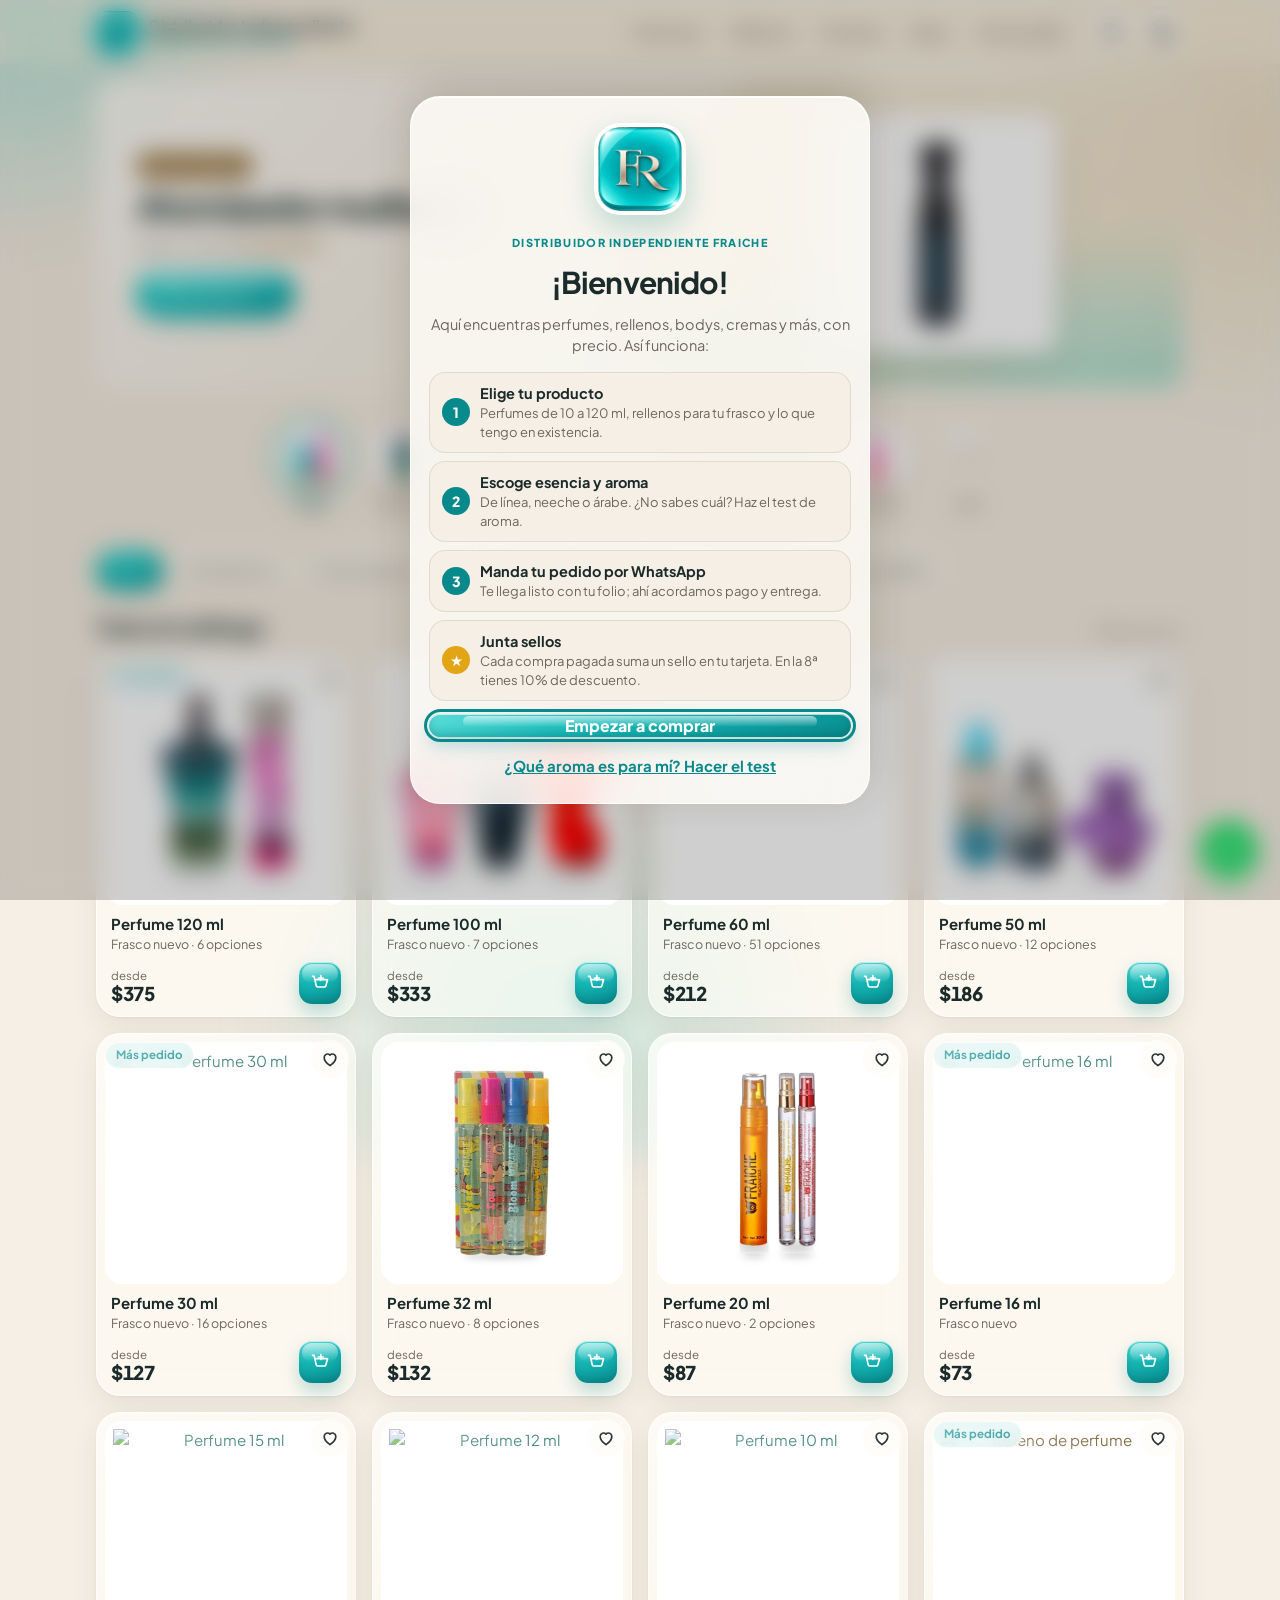
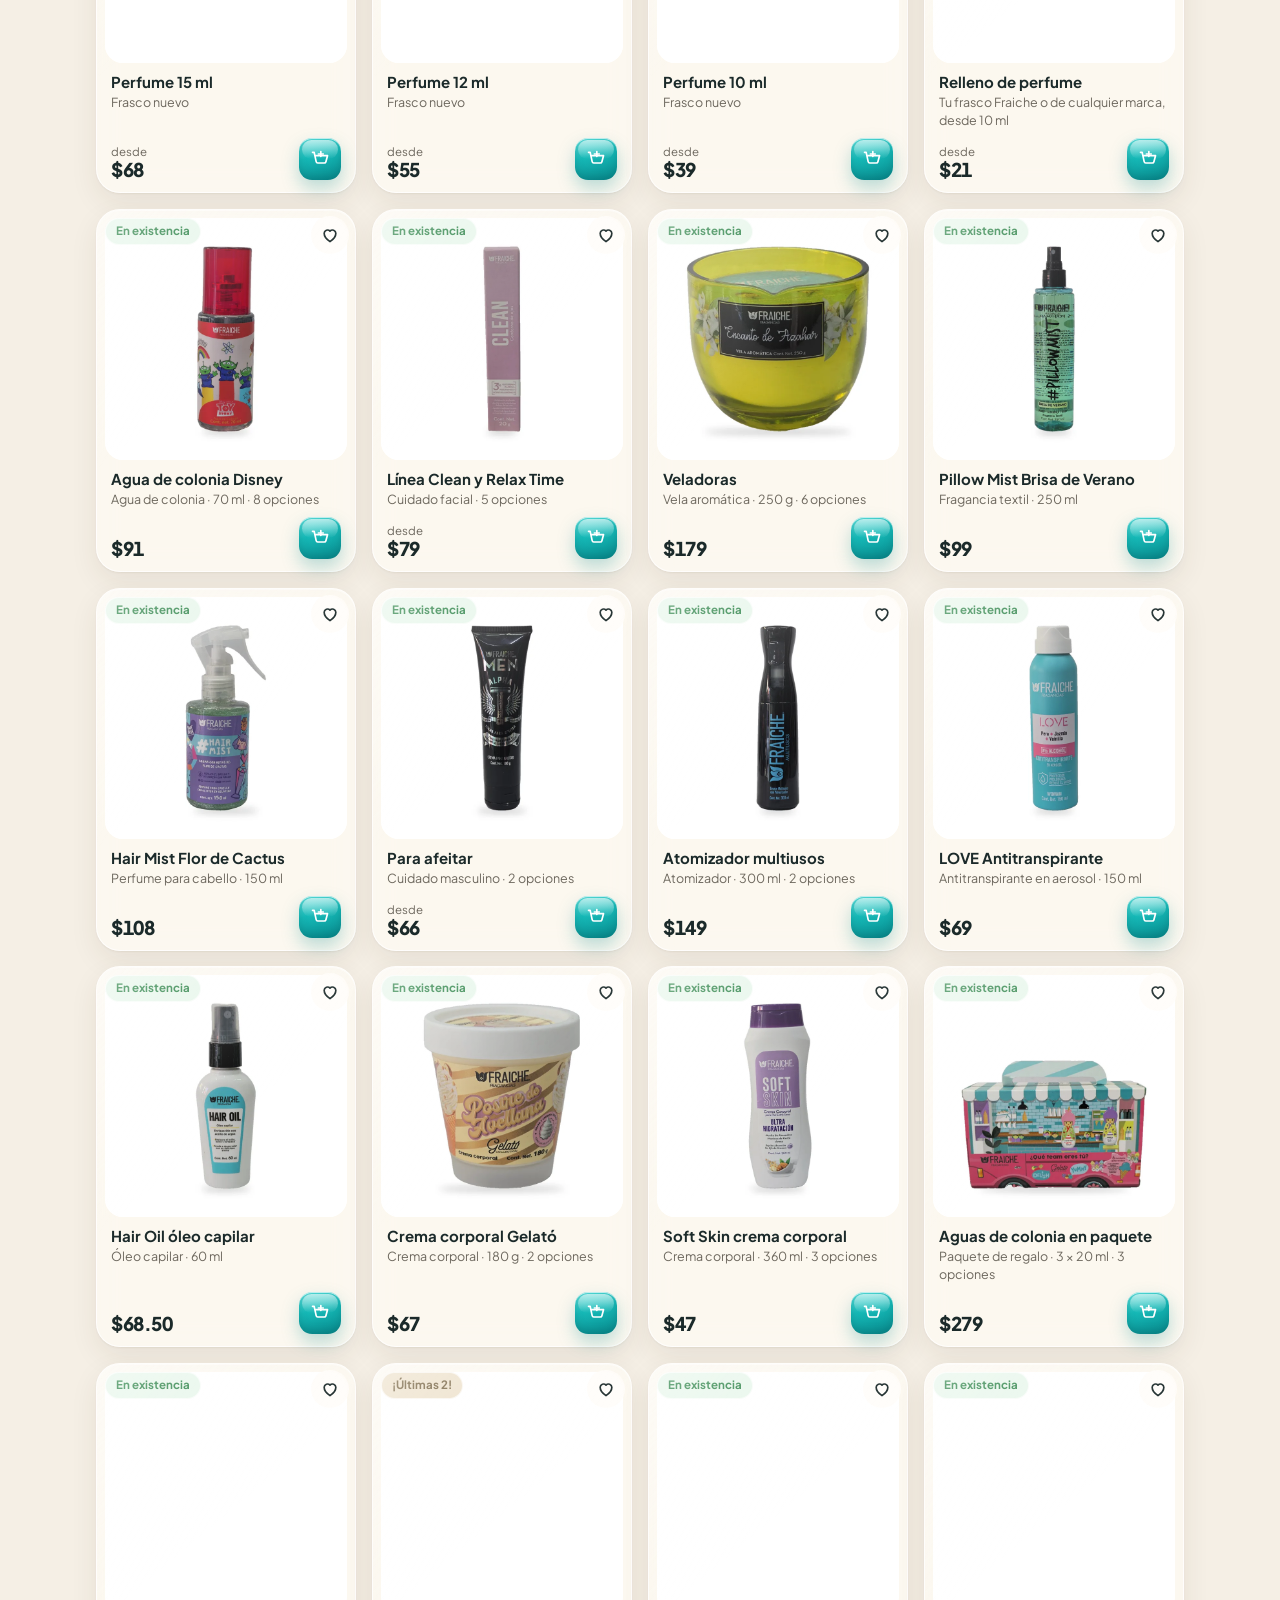
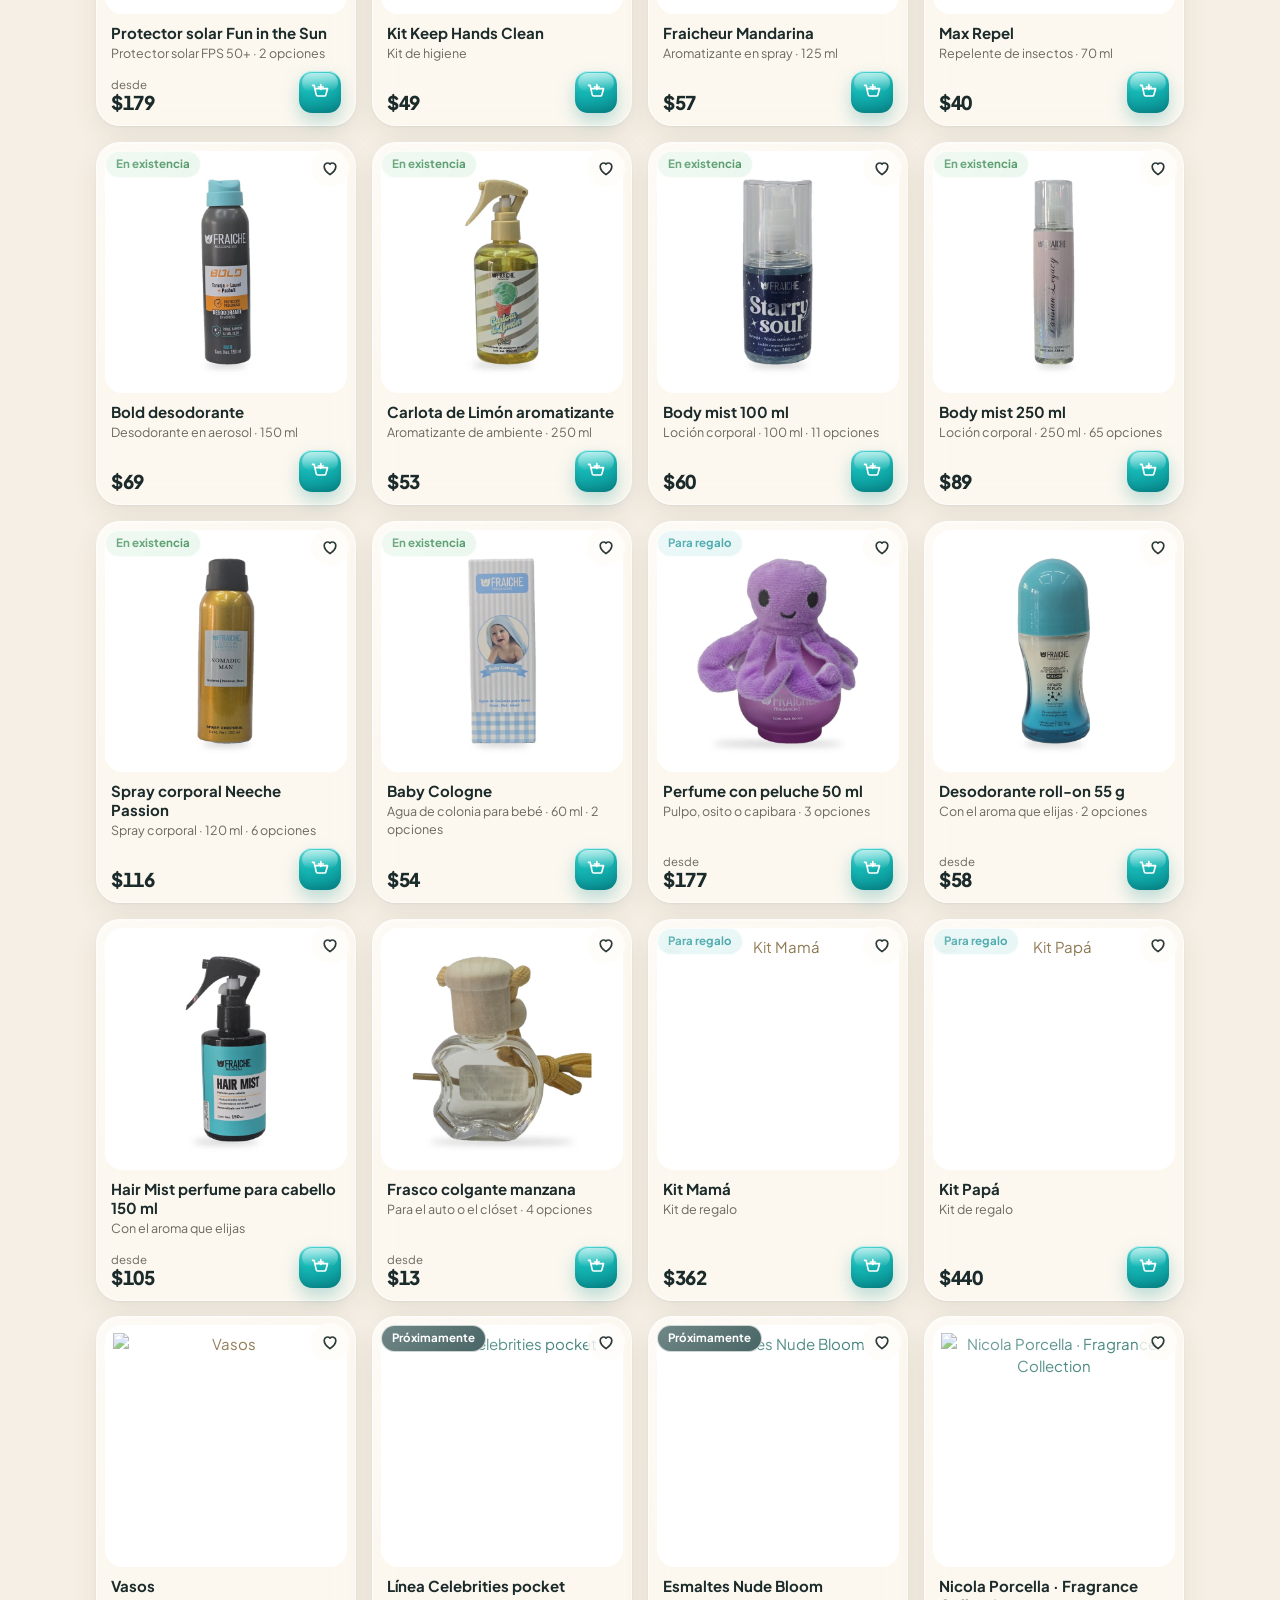
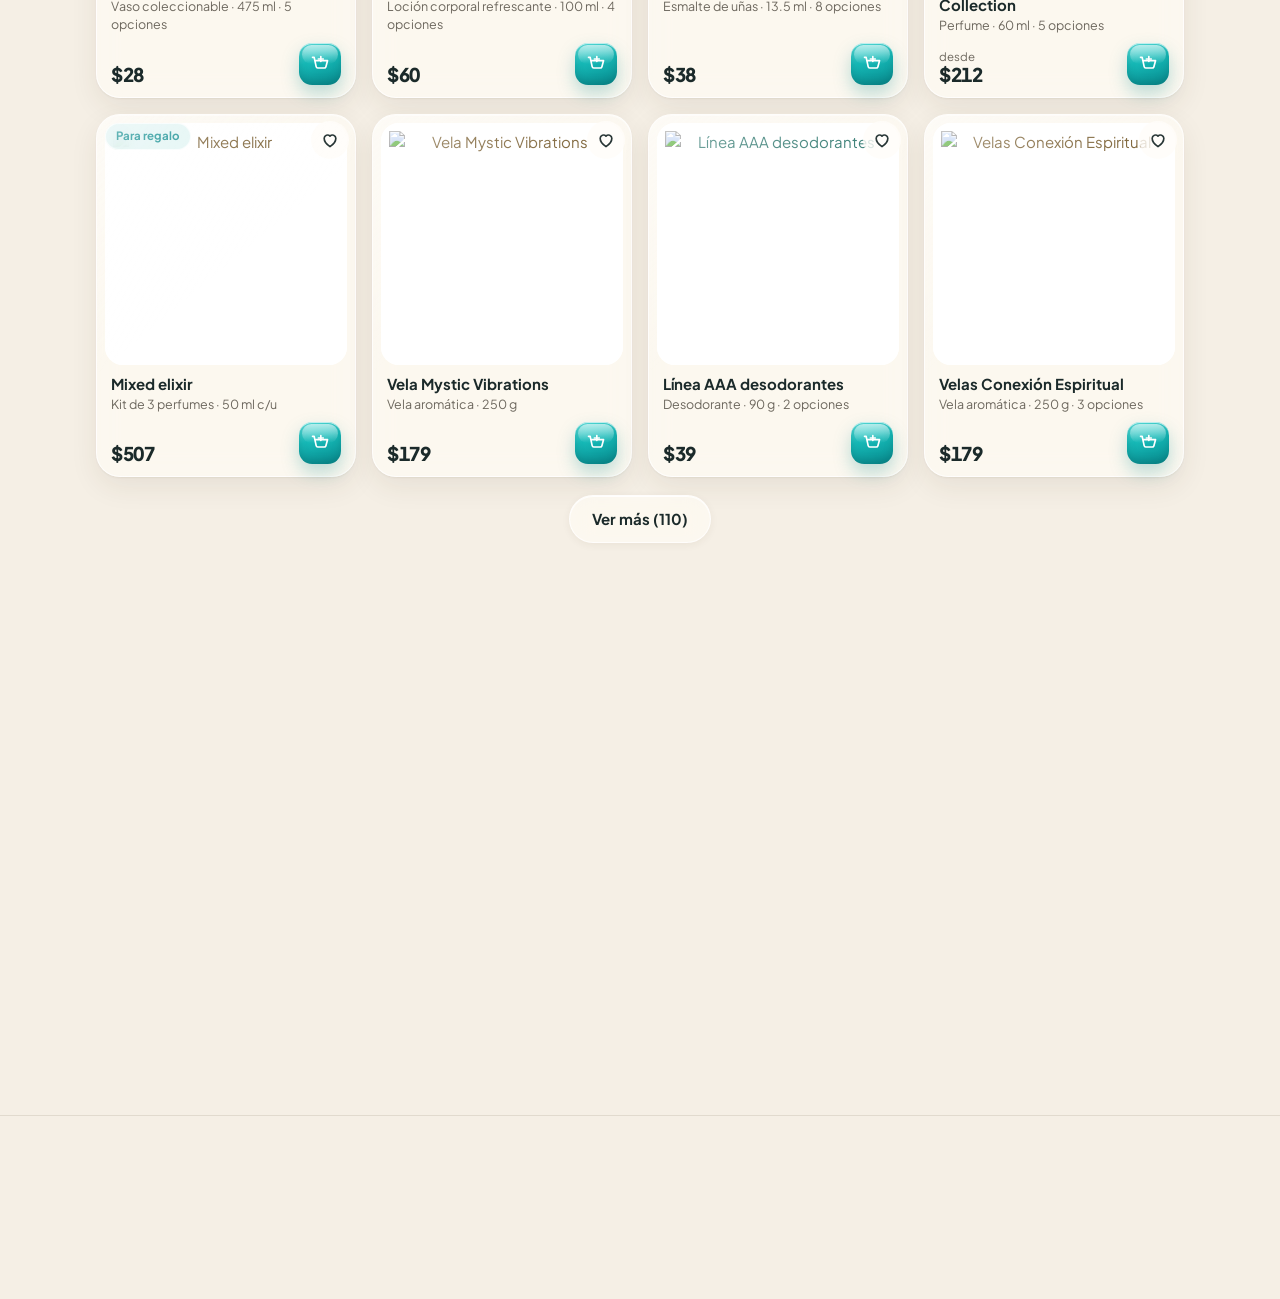
==== commit e4ddaf34: "Ícono nuevo, paleta beige / turquesa / blanco y más vidrio líquido con animaciones - Ícono FR turque" ====
--- a/index.html
+++ b/index.html
@@ -17,7 +17,7 @@
 <meta property="og:image:height" content="630">
 <meta property="og:locale" content="es_MX">
 <meta name="twitter:card" content="summary_large_image">
-<meta name="theme-color" content="#fbfaf7">
+<meta name="theme-color" content="#f5efe5">
 <link rel="icon" type="image/png" sizes="192x192" href="img/logo/logo-192.png">
 <link rel="icon" type="image/png" sizes="96x96" href="img/logo/logo-96.png">
 <link rel="apple-touch-icon" href="img/logo/apple-touch-icon.png">
--- a/estilos.css
+++ b/estilos.css
@@ -646,3 +646,112 @@
 /* forma de pago en el carrito */
 .pago-box .clabe{margin:8px 0 2px}
 .pago-box .small{margin-top:4px}
+
+/* =========================================================
+   Paleta Fraiche (beige, turquesa y blanco) + vidrio líquido
+   Va al final para que mande sobre lo anterior.
+   ========================================================= */
+:root{
+  --bg:#f5efe5; --surface:#fffdf9; --ink:#1b2a2a; --muted:#6c675d; --line:rgba(70,55,30,.11);
+  --accent:#08898b; --accent-2:#2cc9c5; --on-accent:#ffffff; --accent-soft:#dbf3f1;
+  --beige:#ecdfc7; --beige-ink:#6a5530; --oro:#c9a96a;
+  --dark:#163a3a; --on-dark:#ffffff;
+  --turq-1:#5fe0dc; --turq-2:#16b9b7; --turq-3:#07898c;
+  --glass:rgba(255,253,249,.62);
+  --glass-strong:rgba(255,253,249,.82);
+  --glass-edge:rgba(255,255,255,.75);
+  --glass-shine:linear-gradient(140deg,rgba(255,255,255,.7),rgba(255,255,255,0) 45%);
+  --shadow:0 1px 2px rgba(60,45,20,.06),0 10px 28px rgba(60,45,20,.08);
+  --lg-boton:linear-gradient(165deg,var(--turq-1) 0%,var(--turq-2) 42%,var(--turq-3) 100%);
+  --lg-borde:inset 0 1px 0 rgba(255,255,255,.65),inset 0 -3px 8px rgba(0,70,72,.22);
+}
+body{background:var(--bg)}
+/* manchas de color: turquesa y beige */
+body::before{background:radial-gradient(28vmax 28vmax at 15% 18%,rgba(44,201,197,.30),transparent 70%),
+  radial-gradient(32vmax 32vmax at 85% 28%,rgba(214,190,145,.32),transparent 70%),
+  radial-gradient(36vmax 36vmax at 45% 92%,rgba(22,185,183,.18),transparent 70%)}
+
+/* ---- botones principales: gota de vidrio turquesa ---- */
+.primary,.slide .cta,.add,.copiar,.vacio-cta,.qc-go,.pedir,#bvEmpezar{
+  position:relative;overflow:hidden;isolation:isolate;background:var(--lg-boton);color:#fff;
+  box-shadow:var(--lg-borde),0 8px 18px rgba(8,137,139,.28);border:0;
+  transition:transform .35s var(--spring),box-shadow .3s,filter .3s}
+.primary::before,.slide .cta::before,.add::before,.copiar::before,.vacio-cta::before,.qc-go::before,.pedir::before,#bvEmpezar::before{
+  content:"";position:absolute;left:8%;right:8%;top:2px;height:46%;border-radius:999px;pointer-events:none;z-index:1;
+  background:linear-gradient(180deg,rgba(255,255,255,.6),rgba(255,255,255,0))}
+.primary::after,.slide .cta::after,.add::after,.copiar::after,.vacio-cta::after,.pedir::after,#bvEmpezar::after{
+  content:"";position:absolute;inset:0;pointer-events:none;z-index:1;
+  background:linear-gradient(110deg,transparent 30%,rgba(255,255,255,.55) 48%,transparent 66%);transform:translateX(-130%)}
+@media (hover:hover){
+  .primary:not(:disabled):hover::after,.slide .cta:hover::after,.add:hover::after,.copiar:hover::after,.vacio-cta:hover::after,.pedir:hover::after,#bvEmpezar:hover::after{animation:lg-barre .8s ease}
+  .primary:not(:disabled):hover,.slide .cta:hover,.add:hover,.copiar:hover,.pedir:hover{transform:translateY(-2px);box-shadow:var(--lg-borde),0 12px 24px rgba(8,137,139,.34)}
+}
+.primary:not(:disabled):active,.slide .cta:active,.add:active,.copiar:active,.vacio-cta:active,.qc-go:active,.pedir:active,#bvEmpezar:active{
+  transform:scale(.94);filter:brightness(1.06);transition-duration:.12s}
+.primary:disabled{background:linear-gradient(165deg,#bfe6e4,#9fd3d2)}
+@keyframes lg-barre{to{transform:translateX(130%)}}
+
+/* ---- superficies y controles de vidrio ---- */
+.pill,.mas,.icon-btn,.chip-aroma,.qop,.var,.tsize,.seg label span,.gchips button,.vgen .pill,.link-btn,.close{
+  background:var(--glass);-webkit-backdrop-filter:blur(12px) saturate(1.6);backdrop-filter:blur(12px) saturate(1.6);
+  border:1px solid var(--glass-edge);box-shadow:inset 0 1px 0 rgba(255,255,255,.8),0 2px 8px rgba(60,45,20,.06);
+  transition:transform .35s var(--spring),background .25s,box-shadow .25s,border-color .25s}
+.icon-btn:hover{background:var(--glass-strong)}
+.pill:active,.mas:active,.icon-btn:active,.chip-aroma:active,.qop:active,.var:active,.tsize:active,.seg label:active span,.gchips button:active,.close:active{transform:scale(.93);transition-duration:.12s}
+/* elegido: vidrio turquesa con borde dorado suave */
+.pill[aria-pressed=true],.gchips button[aria-pressed=true],.vgen .pill[aria-pressed=true],.seg input:checked+span{
+  background:var(--lg-boton);color:#fff;border-color:rgba(201,169,106,.55);
+  box-shadow:var(--lg-borde),0 6px 14px rgba(8,137,139,.25)}
+.var.on,.var:has(input:checked),.tsize.on{border-color:var(--turq-2);background:linear-gradient(180deg,rgba(219,243,241,.9),rgba(255,253,249,.8));
+  box-shadow:inset 0 1px 0 #fff,0 0 0 2px rgba(22,185,183,.25),0 8px 18px rgba(8,137,139,.14)}
+
+/* categorías: burbuja de vidrio con brillo y borde dorado al elegir */
+.cat .ring{position:relative;transition:transform .45s var(--spring),box-shadow .3s}
+.cat .ring.foto{border:1px solid var(--glass-edge);box-shadow:inset 0 1px 0 #fff,0 6px 16px rgba(60,45,20,.10)}
+.cat .ring::after{content:"";position:absolute;inset:0;border-radius:50%;pointer-events:none;
+  background:radial-gradient(70% 45% at 35% 18%,rgba(255,255,255,.75),rgba(255,255,255,0) 70%)}
+.cat:active .ring{transform:scale(.88)}
+@media (hover:hover){.cat:hover .ring{transform:translateY(-3px) scale(1.04)}}
+.cat[aria-pressed=true] .ring{box-shadow:0 0 0 2.5px var(--bg),0 0 0 4.5px var(--turq-2),0 0 0 6px rgba(201,169,106,.45),0 10px 22px rgba(8,137,139,.22)}
+
+/* tarjetas: brillo de vidrio que sigue el dedo o el mouse */
+.card,.acard,.qa,.resena,.negocio div{position:relative}
+.card::before,.acard::before{content:"";position:absolute;inset:0;border-radius:inherit;pointer-events:none;z-index:2;opacity:0;
+  background:radial-gradient(180px 180px at var(--mx,50%) var(--my,0%),rgba(255,255,255,.55),rgba(255,255,255,0) 70%);transition:opacity .35s}
+.card.luz::before,.acard.luz::before{opacity:1}
+.card{transition:transform .45s var(--spring),box-shadow .35s}
+@media (hover:hover){.card:hover{transform:translateY(-4px);box-shadow:0 2px 4px rgba(60,45,20,.06),0 18px 34px rgba(60,45,20,.13)}}
+.card:active{transform:scale(.97)}
+.card .media{box-shadow:inset 0 0 0 1px rgba(255,255,255,.7)}
+
+/* encabezado y barra de abajo: vidrio con filo dorado */
+.top{background:rgba(245,239,229,.6);border-bottom:1px solid rgba(201,169,106,.22)}
+.bottom{background:rgba(255,253,249,.62);border-top:1px solid rgba(201,169,106,.25);
+  box-shadow:0 -8px 26px rgba(60,45,20,.08),inset 0 1px 0 rgba(255,255,255,.8)}
+.brand-mark{border-radius:12px;filter:drop-shadow(0 4px 10px rgba(8,137,139,.25));animation:lg-respira 6s ease-in-out infinite}
+@keyframes lg-respira{50%{transform:translateY(-1.5px) rotate(-2deg)}}
+
+/* carrusel: tarjeta de vidrio claro y producto que flota */
+.slide{background:radial-gradient(120% 90% at 100% 100%,rgba(44,201,197,.30),transparent 60%),
+  linear-gradient(135deg,rgba(255,253,249,.95),rgba(236,223,199,.55));border:1px solid var(--glass-edge);box-shadow:var(--shadow),inset 0 1px 0 #fff}
+.slide-art.foto img{animation:lg-flota 5s ease-in-out infinite;box-shadow:0 14px 30px rgba(60,45,20,.14),inset 0 0 0 1px #fff}
+@keyframes lg-flota{50%{transform:translateY(-7px)}}
+.dots button[aria-selected=true]{background:var(--lg-boton)}
+
+/* ventanas: vidrio más blanco con filo */
+.sheet{background:rgba(255,253,249,.86);border:1px solid rgba(255,255,255,.8);box-shadow:0 -10px 40px rgba(60,45,20,.18),inset 0 1px 0 #fff}
+.badge{background:rgba(219,243,241,.85);color:var(--turq-3);-webkit-backdrop-filter:blur(6px);backdrop-filter:blur(6px);border:1px solid rgba(255,255,255,.7)}
+.check{background:radial-gradient(circle at 30% 25%,var(--turq-1),var(--turq-3))}
+.tarjeta{background:radial-gradient(120% 90% at 100% 0,rgba(255,255,255,.3),transparent 55%),linear-gradient(135deg,var(--turq-2),#0a8f91 55%,#06686b);
+  border:1px solid rgba(201,169,106,.5)}
+.tj-s.premio{border-color:#ead8a8;color:#f6e7bf}
+
+/* aparecer al ir bajando */
+.revela{opacity:0;transform:translateY(22px) scale(.985);transition:opacity .7s var(--ease),transform .8s var(--spring)}
+.revela.visto{opacity:1;transform:none}
+
+@media (prefers-reduced-motion:reduce){
+  .brand-mark,.slide-art.foto img{animation:none}
+  .revela{opacity:1;transform:none;transition:none}
+  .primary:hover::after,.add:hover::after{animation:none}
+}
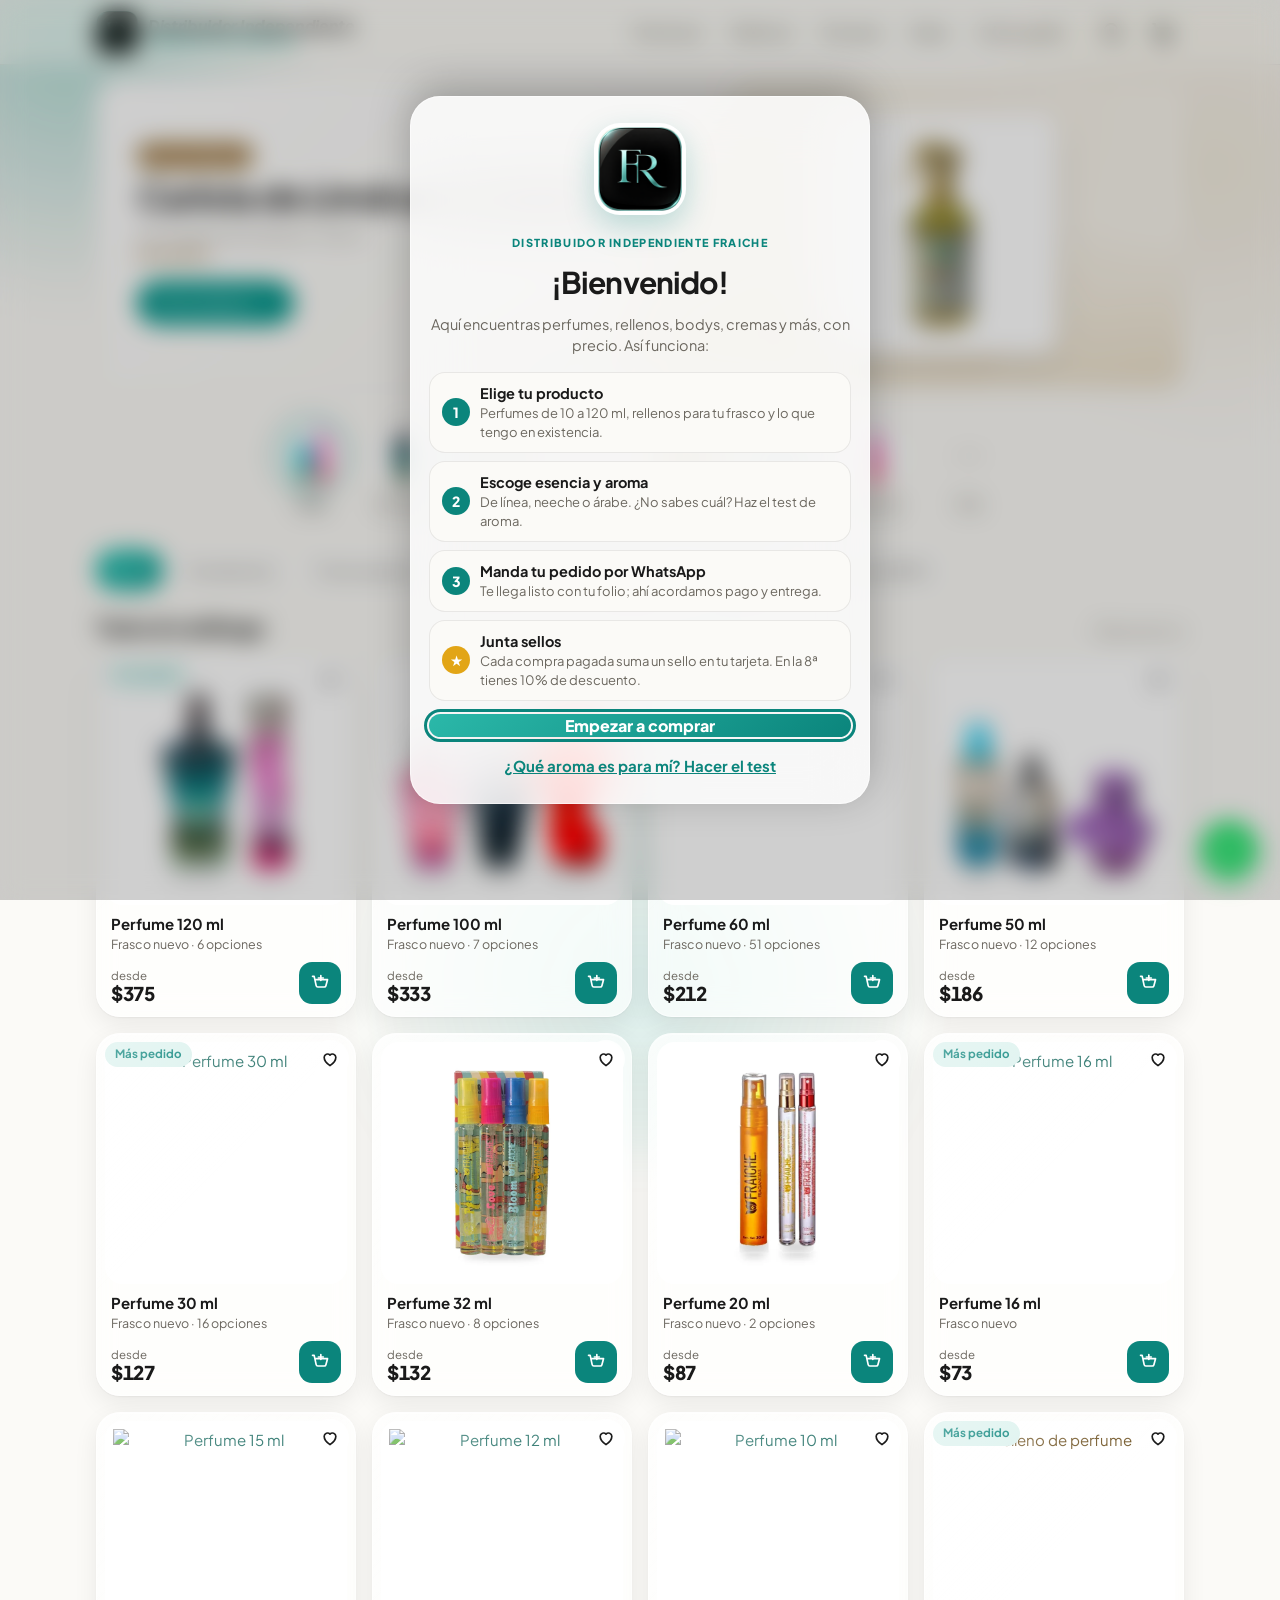
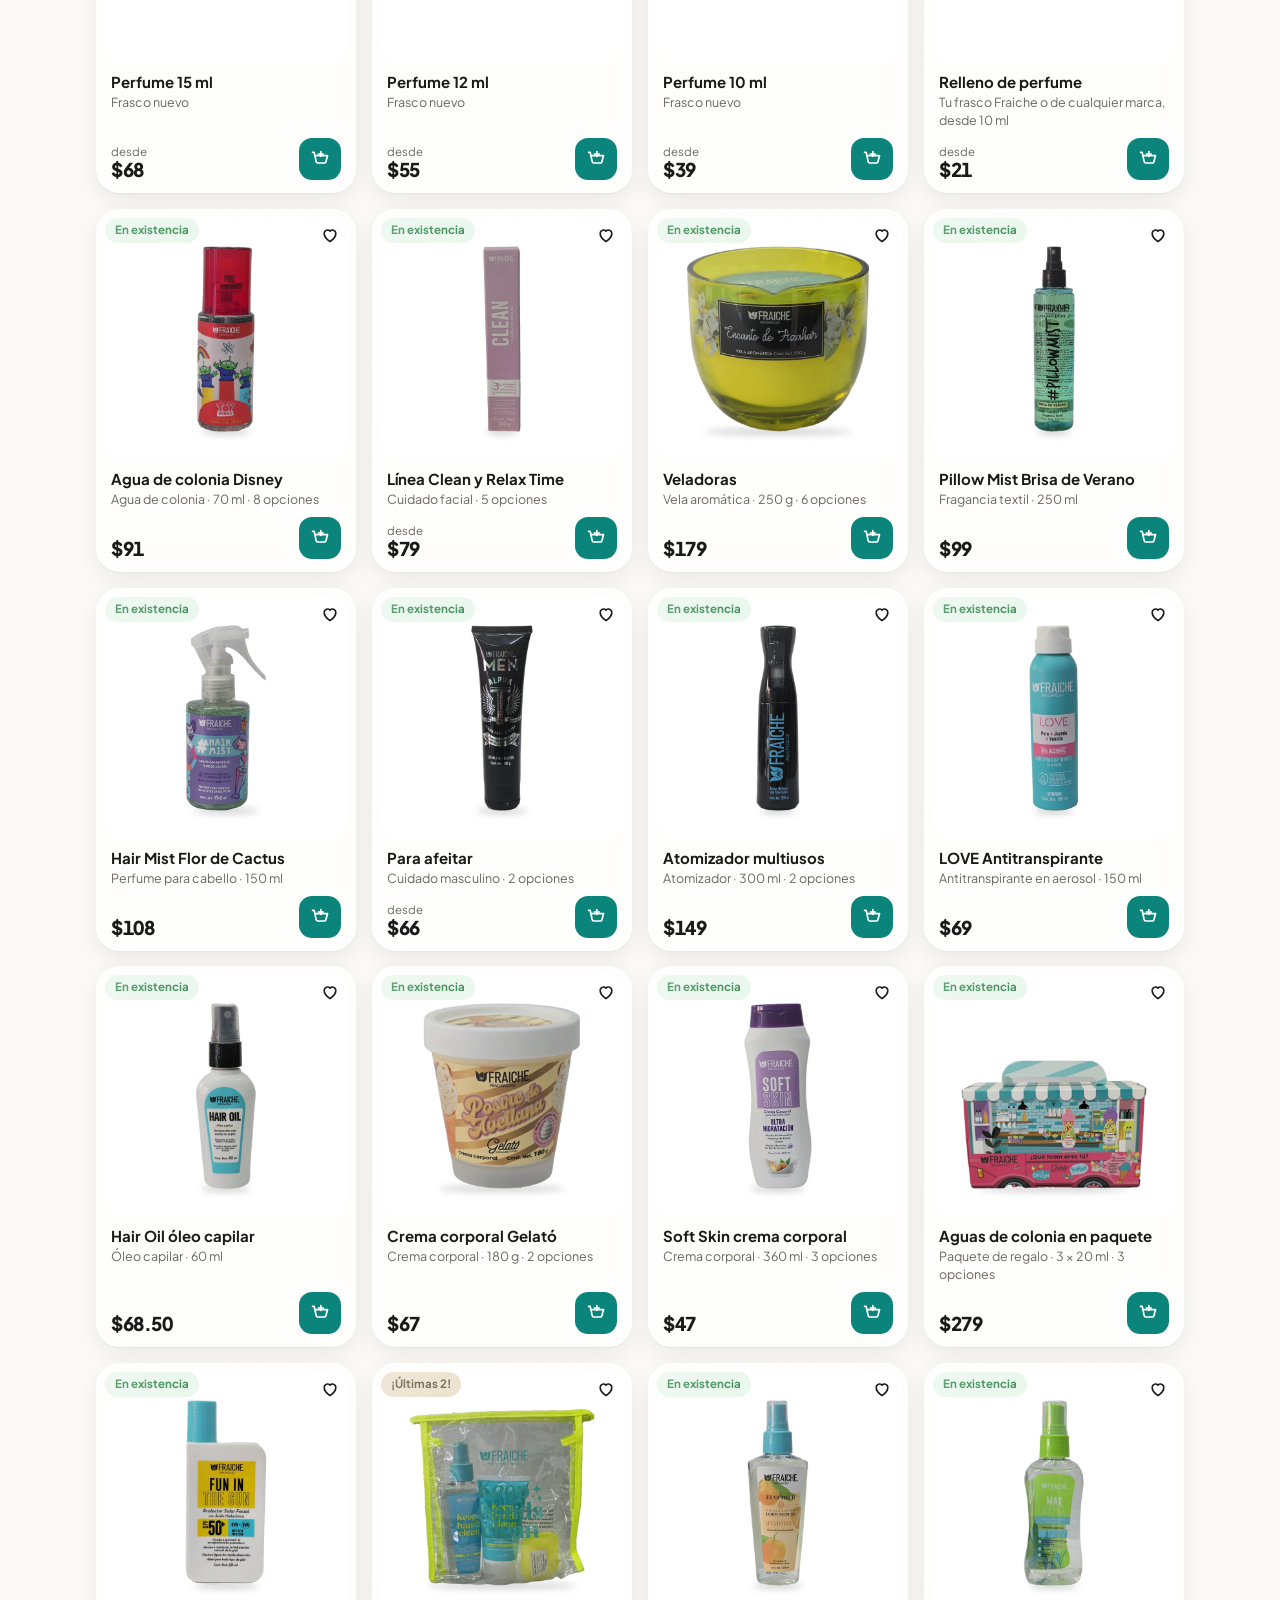
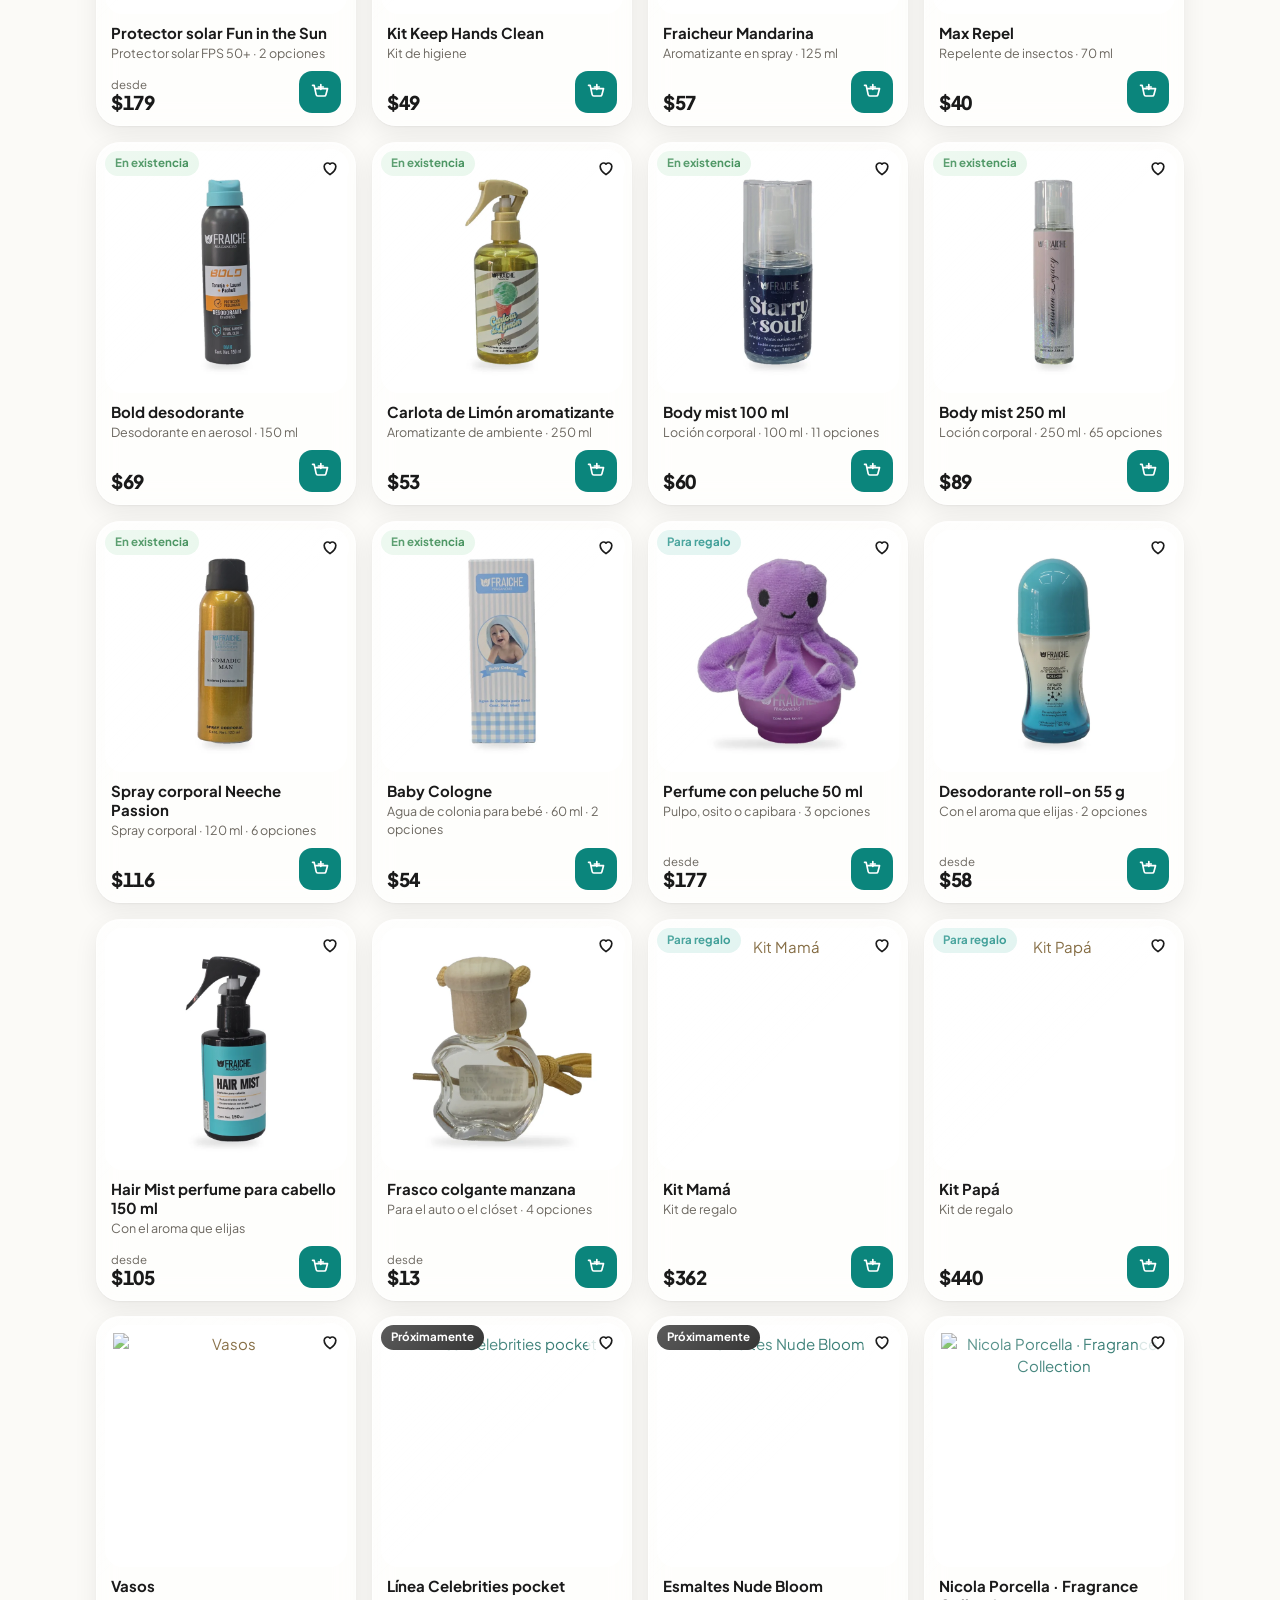
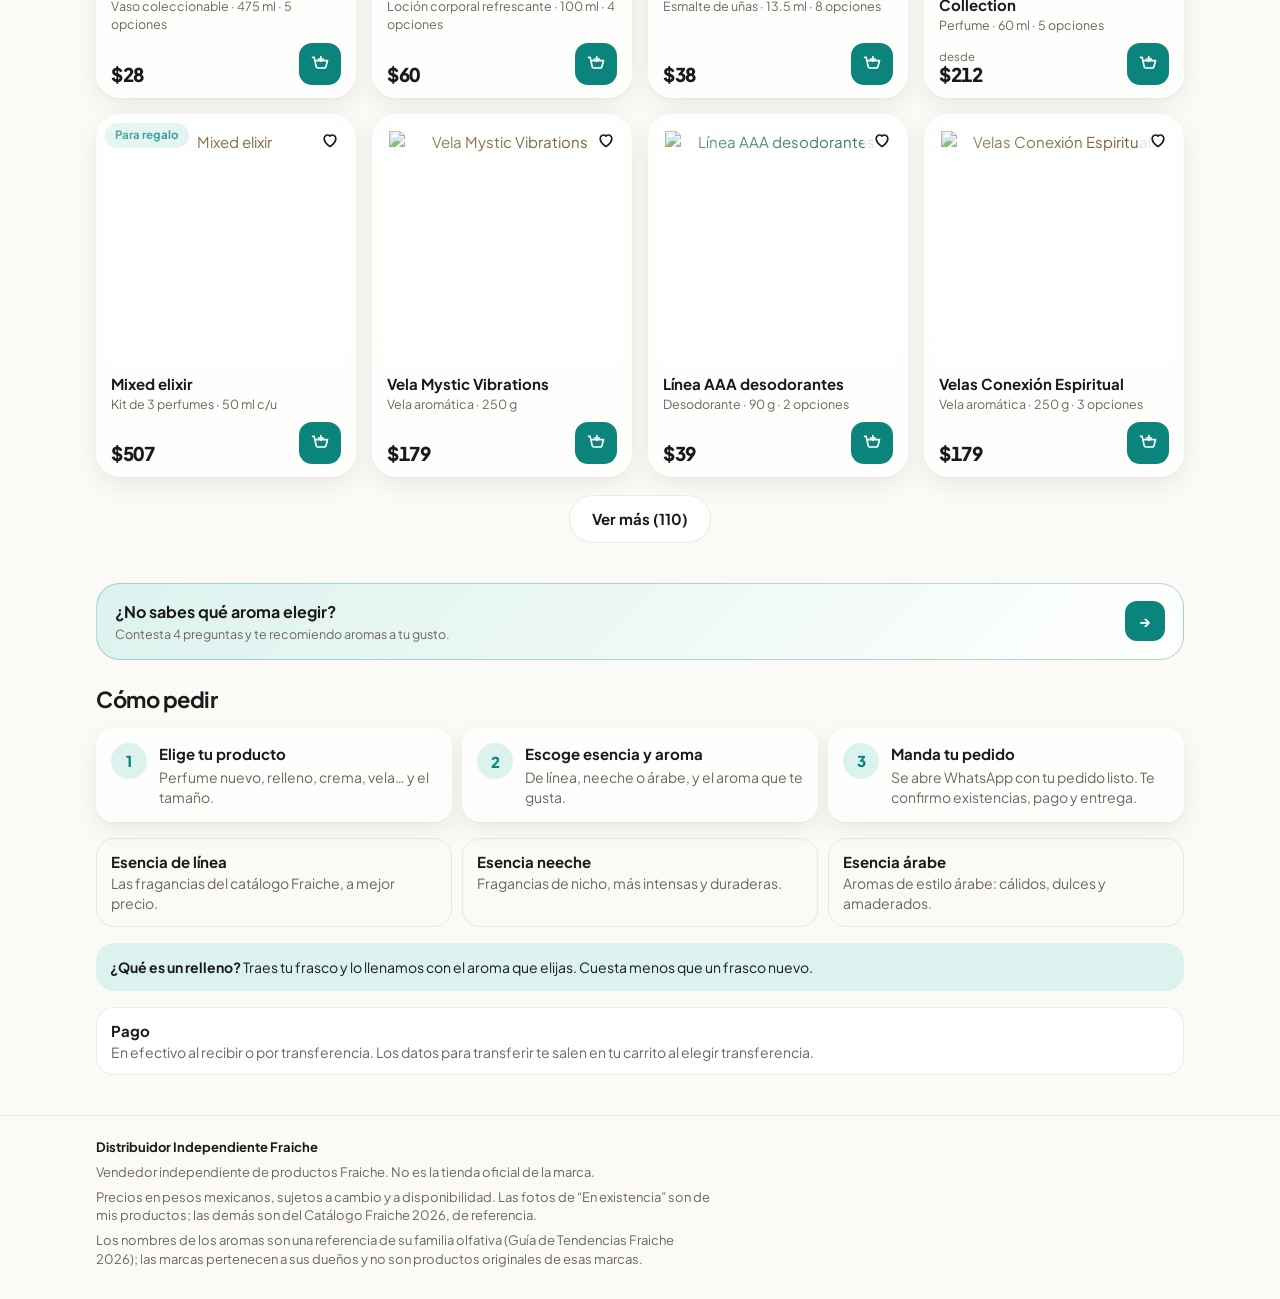
==== commit 83c3a946: "Regresar al estilo y logo anteriores Deshace el cambio de ícono, paleta beige/turquesa y efectos de " ====
--- a/index.html
+++ b/index.html
@@ -17,7 +17,7 @@
 <meta property="og:image:height" content="630">
 <meta property="og:locale" content="es_MX">
 <meta name="twitter:card" content="summary_large_image">
-<meta name="theme-color" content="#f5efe5">
+<meta name="theme-color" content="#fbfaf7">
 <link rel="icon" type="image/png" sizes="192x192" href="img/logo/logo-192.png">
 <link rel="icon" type="image/png" sizes="96x96" href="img/logo/logo-96.png">
 <link rel="apple-touch-icon" href="img/logo/apple-touch-icon.png">
--- a/estilos.css
+++ b/estilos.css
@@ -646,112 +646,3 @@
 /* forma de pago en el carrito */
 .pago-box .clabe{margin:8px 0 2px}
 .pago-box .small{margin-top:4px}
-
-/* =========================================================
-   Paleta Fraiche (beige, turquesa y blanco) + vidrio líquido
-   Va al final para que mande sobre lo anterior.
-   ========================================================= */
-:root{
-  --bg:#f5efe5; --surface:#fffdf9; --ink:#1b2a2a; --muted:#6c675d; --line:rgba(70,55,30,.11);
-  --accent:#08898b; --accent-2:#2cc9c5; --on-accent:#ffffff; --accent-soft:#dbf3f1;
-  --beige:#ecdfc7; --beige-ink:#6a5530; --oro:#c9a96a;
-  --dark:#163a3a; --on-dark:#ffffff;
-  --turq-1:#5fe0dc; --turq-2:#16b9b7; --turq-3:#07898c;
-  --glass:rgba(255,253,249,.62);
-  --glass-strong:rgba(255,253,249,.82);
-  --glass-edge:rgba(255,255,255,.75);
-  --glass-shine:linear-gradient(140deg,rgba(255,255,255,.7),rgba(255,255,255,0) 45%);
-  --shadow:0 1px 2px rgba(60,45,20,.06),0 10px 28px rgba(60,45,20,.08);
-  --lg-boton:linear-gradient(165deg,var(--turq-1) 0%,var(--turq-2) 42%,var(--turq-3) 100%);
-  --lg-borde:inset 0 1px 0 rgba(255,255,255,.65),inset 0 -3px 8px rgba(0,70,72,.22);
-}
-body{background:var(--bg)}
-/* manchas de color: turquesa y beige */
-body::before{background:radial-gradient(28vmax 28vmax at 15% 18%,rgba(44,201,197,.30),transparent 70%),
-  radial-gradient(32vmax 32vmax at 85% 28%,rgba(214,190,145,.32),transparent 70%),
-  radial-gradient(36vmax 36vmax at 45% 92%,rgba(22,185,183,.18),transparent 70%)}
-
-/* ---- botones principales: gota de vidrio turquesa ---- */
-.primary,.slide .cta,.add,.copiar,.vacio-cta,.qc-go,.pedir,#bvEmpezar{
-  position:relative;overflow:hidden;isolation:isolate;background:var(--lg-boton);color:#fff;
-  box-shadow:var(--lg-borde),0 8px 18px rgba(8,137,139,.28);border:0;
-  transition:transform .35s var(--spring),box-shadow .3s,filter .3s}
-.primary::before,.slide .cta::before,.add::before,.copiar::before,.vacio-cta::before,.qc-go::before,.pedir::before,#bvEmpezar::before{
-  content:"";position:absolute;left:8%;right:8%;top:2px;height:46%;border-radius:999px;pointer-events:none;z-index:1;
-  background:linear-gradient(180deg,rgba(255,255,255,.6),rgba(255,255,255,0))}
-.primary::after,.slide .cta::after,.add::after,.copiar::after,.vacio-cta::after,.pedir::after,#bvEmpezar::after{
-  content:"";position:absolute;inset:0;pointer-events:none;z-index:1;
-  background:linear-gradient(110deg,transparent 30%,rgba(255,255,255,.55) 48%,transparent 66%);transform:translateX(-130%)}
-@media (hover:hover){
-  .primary:not(:disabled):hover::after,.slide .cta:hover::after,.add:hover::after,.copiar:hover::after,.vacio-cta:hover::after,.pedir:hover::after,#bvEmpezar:hover::after{animation:lg-barre .8s ease}
-  .primary:not(:disabled):hover,.slide .cta:hover,.add:hover,.copiar:hover,.pedir:hover{transform:translateY(-2px);box-shadow:var(--lg-borde),0 12px 24px rgba(8,137,139,.34)}
-}
-.primary:not(:disabled):active,.slide .cta:active,.add:active,.copiar:active,.vacio-cta:active,.qc-go:active,.pedir:active,#bvEmpezar:active{
-  transform:scale(.94);filter:brightness(1.06);transition-duration:.12s}
-.primary:disabled{background:linear-gradient(165deg,#bfe6e4,#9fd3d2)}
-@keyframes lg-barre{to{transform:translateX(130%)}}
-
-/* ---- superficies y controles de vidrio ---- */
-.pill,.mas,.icon-btn,.chip-aroma,.qop,.var,.tsize,.seg label span,.gchips button,.vgen .pill,.link-btn,.close{
-  background:var(--glass);-webkit-backdrop-filter:blur(12px) saturate(1.6);backdrop-filter:blur(12px) saturate(1.6);
-  border:1px solid var(--glass-edge);box-shadow:inset 0 1px 0 rgba(255,255,255,.8),0 2px 8px rgba(60,45,20,.06);
-  transition:transform .35s var(--spring),background .25s,box-shadow .25s,border-color .25s}
-.icon-btn:hover{background:var(--glass-strong)}
-.pill:active,.mas:active,.icon-btn:active,.chip-aroma:active,.qop:active,.var:active,.tsize:active,.seg label:active span,.gchips button:active,.close:active{transform:scale(.93);transition-duration:.12s}
-/* elegido: vidrio turquesa con borde dorado suave */
-.pill[aria-pressed=true],.gchips button[aria-pressed=true],.vgen .pill[aria-pressed=true],.seg input:checked+span{
-  background:var(--lg-boton);color:#fff;border-color:rgba(201,169,106,.55);
-  box-shadow:var(--lg-borde),0 6px 14px rgba(8,137,139,.25)}
-.var.on,.var:has(input:checked),.tsize.on{border-color:var(--turq-2);background:linear-gradient(180deg,rgba(219,243,241,.9),rgba(255,253,249,.8));
-  box-shadow:inset 0 1px 0 #fff,0 0 0 2px rgba(22,185,183,.25),0 8px 18px rgba(8,137,139,.14)}
-
-/* categorías: burbuja de vidrio con brillo y borde dorado al elegir */
-.cat .ring{position:relative;transition:transform .45s var(--spring),box-shadow .3s}
-.cat .ring.foto{border:1px solid var(--glass-edge);box-shadow:inset 0 1px 0 #fff,0 6px 16px rgba(60,45,20,.10)}
-.cat .ring::after{content:"";position:absolute;inset:0;border-radius:50%;pointer-events:none;
-  background:radial-gradient(70% 45% at 35% 18%,rgba(255,255,255,.75),rgba(255,255,255,0) 70%)}
-.cat:active .ring{transform:scale(.88)}
-@media (hover:hover){.cat:hover .ring{transform:translateY(-3px) scale(1.04)}}
-.cat[aria-pressed=true] .ring{box-shadow:0 0 0 2.5px var(--bg),0 0 0 4.5px var(--turq-2),0 0 0 6px rgba(201,169,106,.45),0 10px 22px rgba(8,137,139,.22)}
-
-/* tarjetas: brillo de vidrio que sigue el dedo o el mouse */
-.card,.acard,.qa,.resena,.negocio div{position:relative}
-.card::before,.acard::before{content:"";position:absolute;inset:0;border-radius:inherit;pointer-events:none;z-index:2;opacity:0;
-  background:radial-gradient(180px 180px at var(--mx,50%) var(--my,0%),rgba(255,255,255,.55),rgba(255,255,255,0) 70%);transition:opacity .35s}
-.card.luz::before,.acard.luz::before{opacity:1}
-.card{transition:transform .45s var(--spring),box-shadow .35s}
-@media (hover:hover){.card:hover{transform:translateY(-4px);box-shadow:0 2px 4px rgba(60,45,20,.06),0 18px 34px rgba(60,45,20,.13)}}
-.card:active{transform:scale(.97)}
-.card .media{box-shadow:inset 0 0 0 1px rgba(255,255,255,.7)}
-
-/* encabezado y barra de abajo: vidrio con filo dorado */
-.top{background:rgba(245,239,229,.6);border-bottom:1px solid rgba(201,169,106,.22)}
-.bottom{background:rgba(255,253,249,.62);border-top:1px solid rgba(201,169,106,.25);
-  box-shadow:0 -8px 26px rgba(60,45,20,.08),inset 0 1px 0 rgba(255,255,255,.8)}
-.brand-mark{border-radius:12px;filter:drop-shadow(0 4px 10px rgba(8,137,139,.25));animation:lg-respira 6s ease-in-out infinite}
-@keyframes lg-respira{50%{transform:translateY(-1.5px) rotate(-2deg)}}
-
-/* carrusel: tarjeta de vidrio claro y producto que flota */
-.slide{background:radial-gradient(120% 90% at 100% 100%,rgba(44,201,197,.30),transparent 60%),
-  linear-gradient(135deg,rgba(255,253,249,.95),rgba(236,223,199,.55));border:1px solid var(--glass-edge);box-shadow:var(--shadow),inset 0 1px 0 #fff}
-.slide-art.foto img{animation:lg-flota 5s ease-in-out infinite;box-shadow:0 14px 30px rgba(60,45,20,.14),inset 0 0 0 1px #fff}
-@keyframes lg-flota{50%{transform:translateY(-7px)}}
-.dots button[aria-selected=true]{background:var(--lg-boton)}
-
-/* ventanas: vidrio más blanco con filo */
-.sheet{background:rgba(255,253,249,.86);border:1px solid rgba(255,255,255,.8);box-shadow:0 -10px 40px rgba(60,45,20,.18),inset 0 1px 0 #fff}
-.badge{background:rgba(219,243,241,.85);color:var(--turq-3);-webkit-backdrop-filter:blur(6px);backdrop-filter:blur(6px);border:1px solid rgba(255,255,255,.7)}
-.check{background:radial-gradient(circle at 30% 25%,var(--turq-1),var(--turq-3))}
-.tarjeta{background:radial-gradient(120% 90% at 100% 0,rgba(255,255,255,.3),transparent 55%),linear-gradient(135deg,var(--turq-2),#0a8f91 55%,#06686b);
-  border:1px solid rgba(201,169,106,.5)}
-.tj-s.premio{border-color:#ead8a8;color:#f6e7bf}
-
-/* aparecer al ir bajando */
-.revela{opacity:0;transform:translateY(22px) scale(.985);transition:opacity .7s var(--ease),transform .8s var(--spring)}
-.revela.visto{opacity:1;transform:none}
-
-@media (prefers-reduced-motion:reduce){
-  .brand-mark,.slide-art.foto img{animation:none}
-  .revela{opacity:1;transform:none;transition:none}
-  .primary:hover::after,.add:hover::after{animation:none}
-}
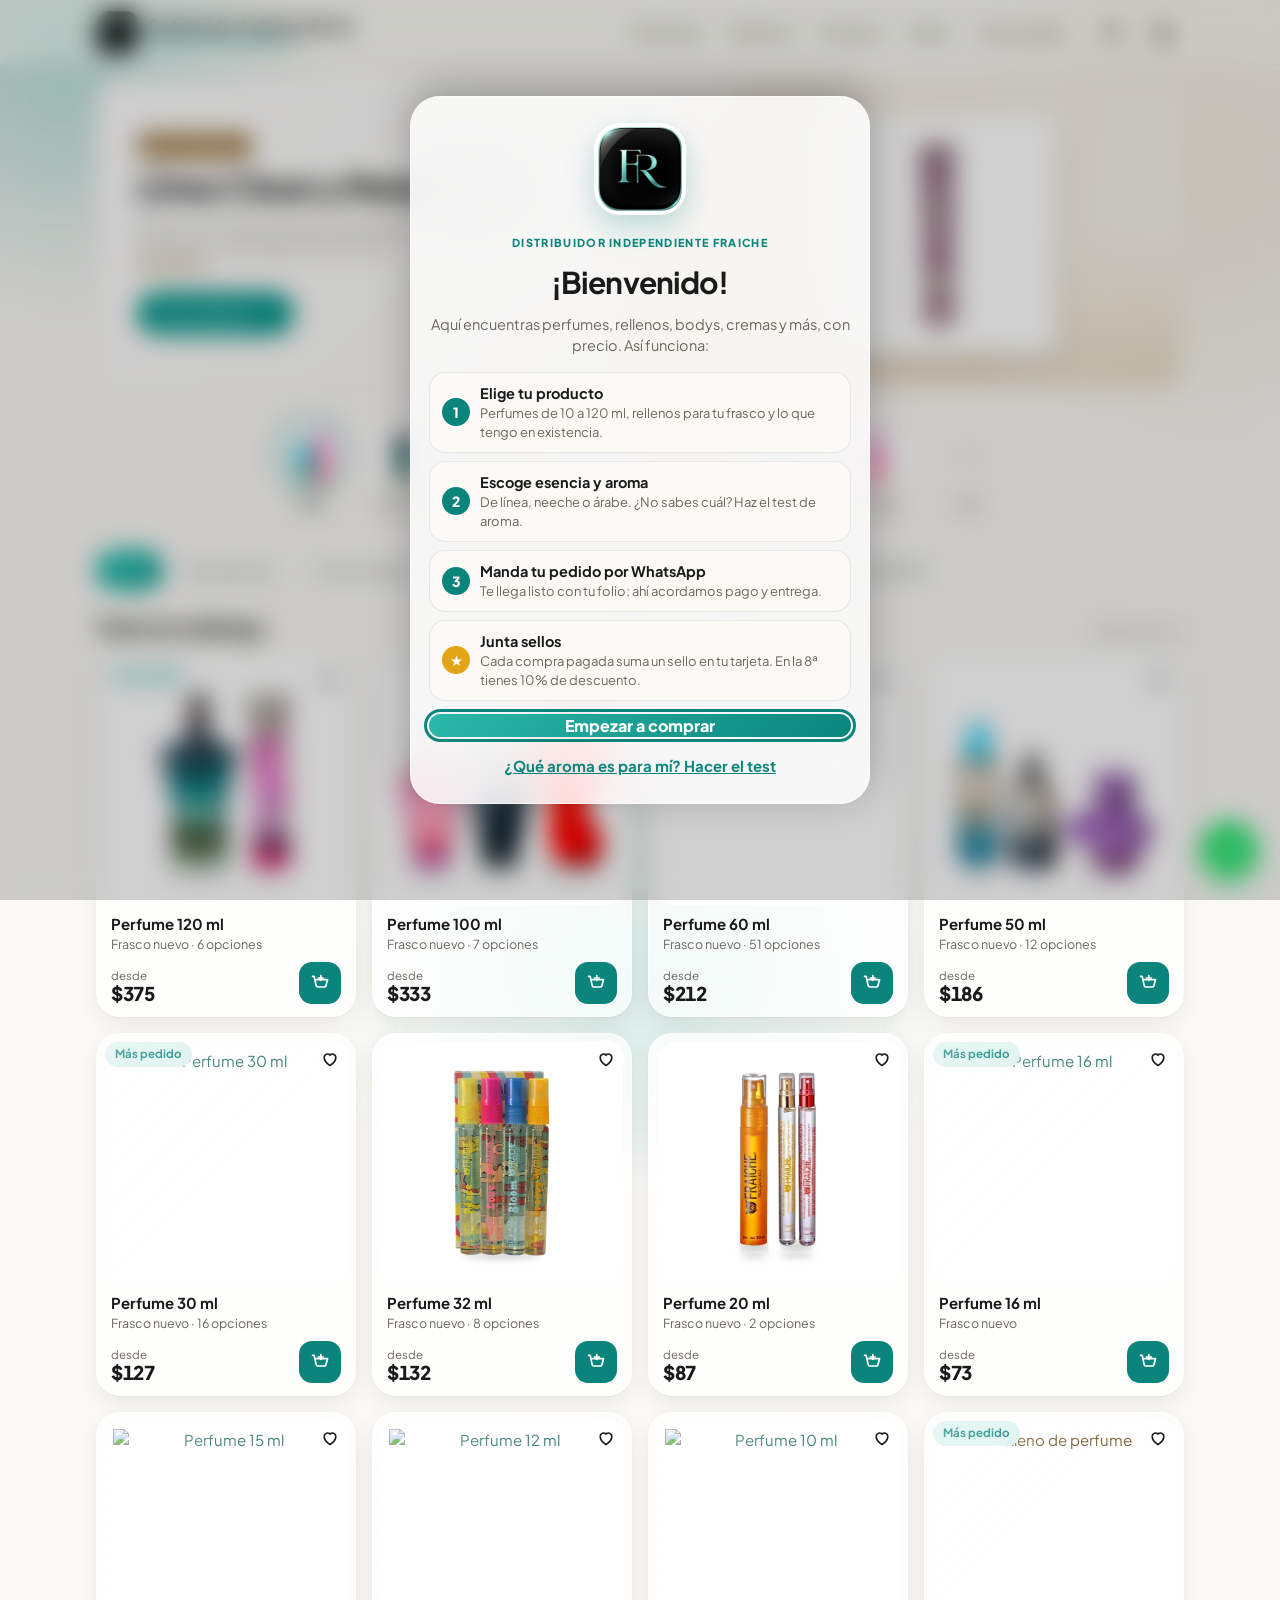
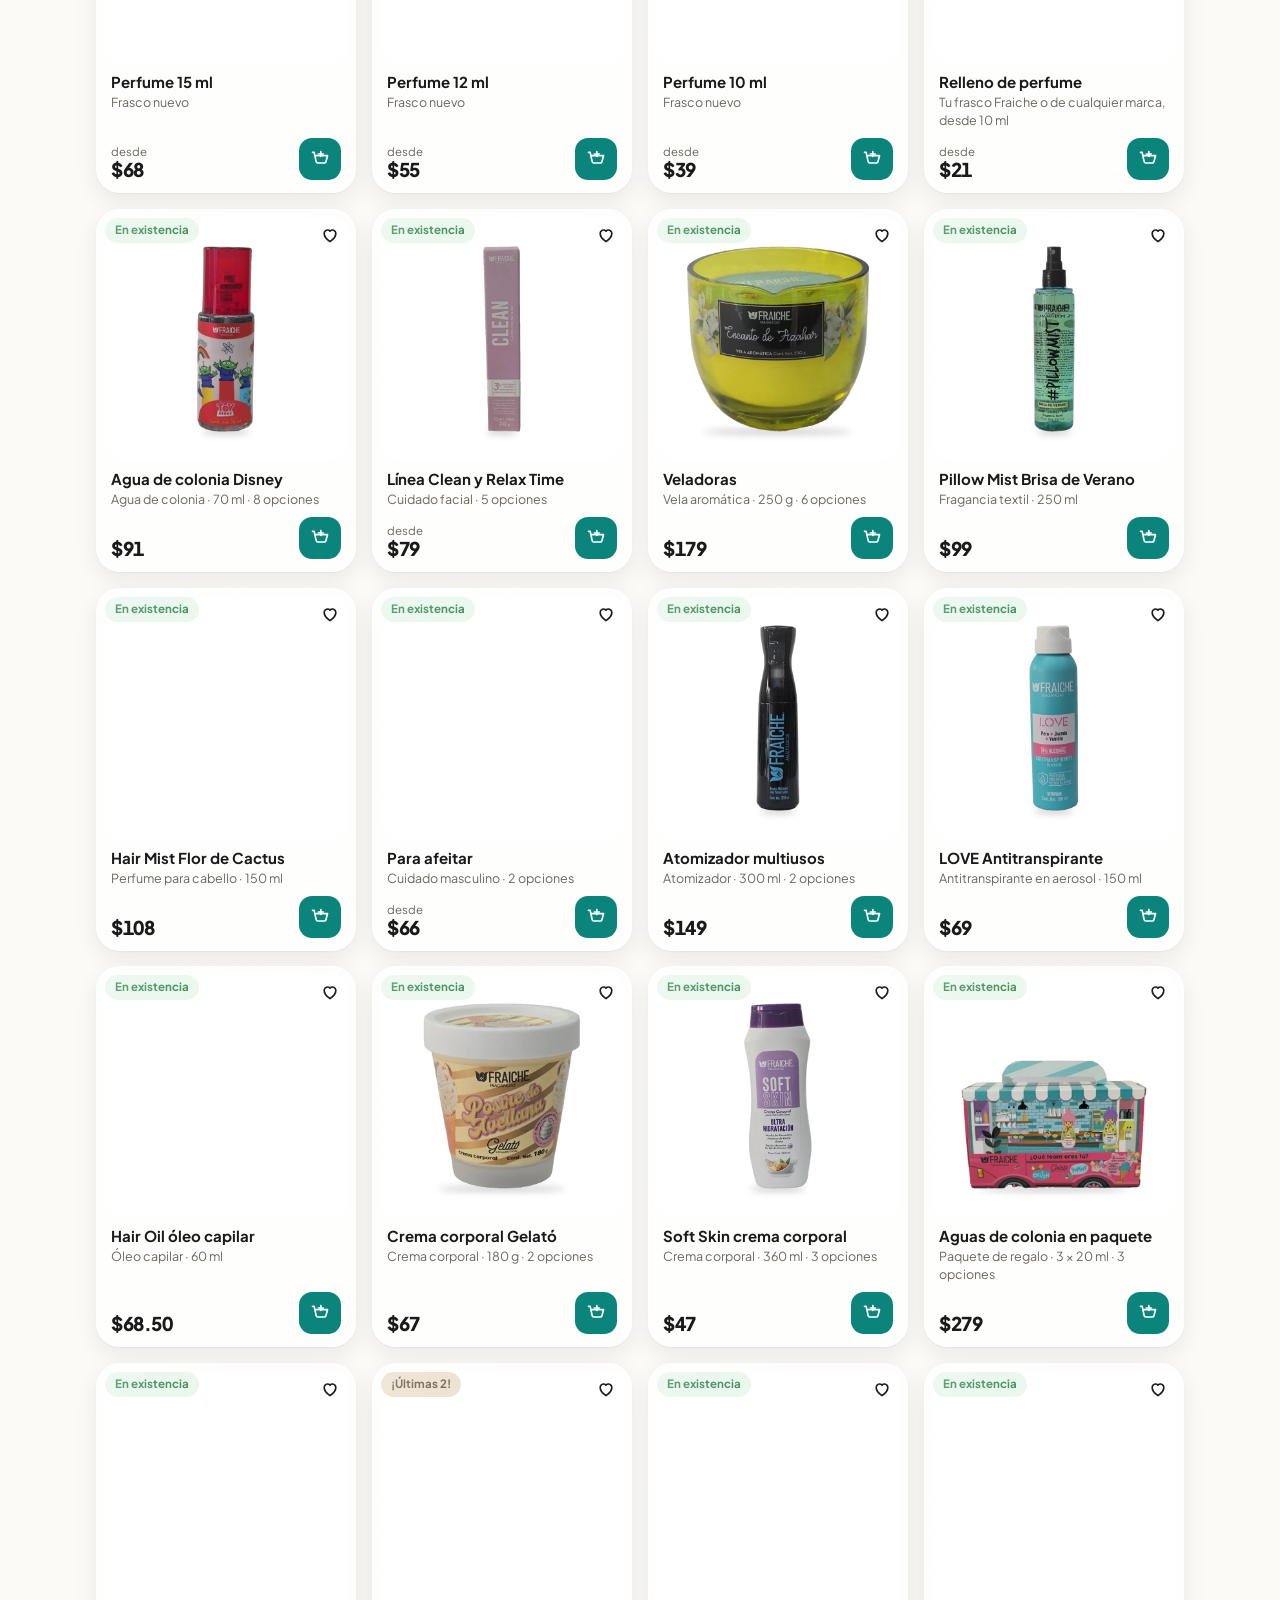
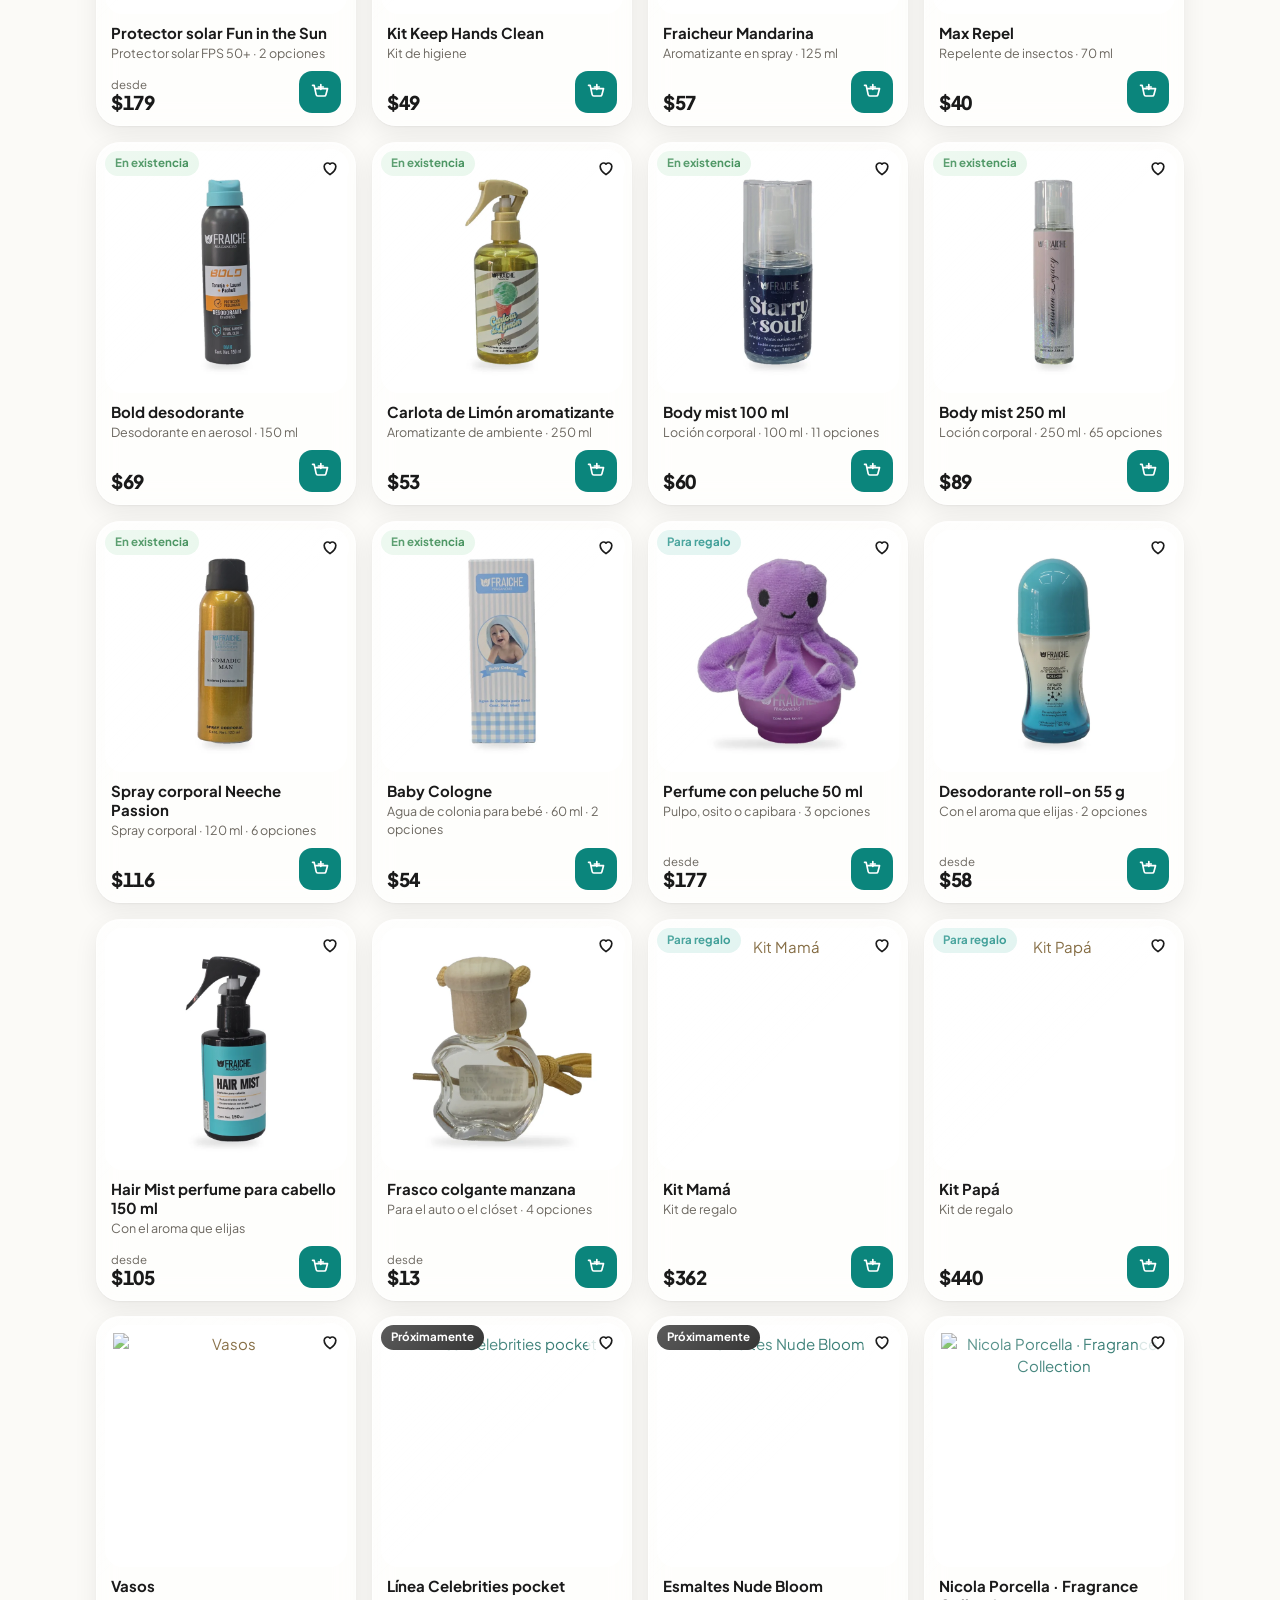
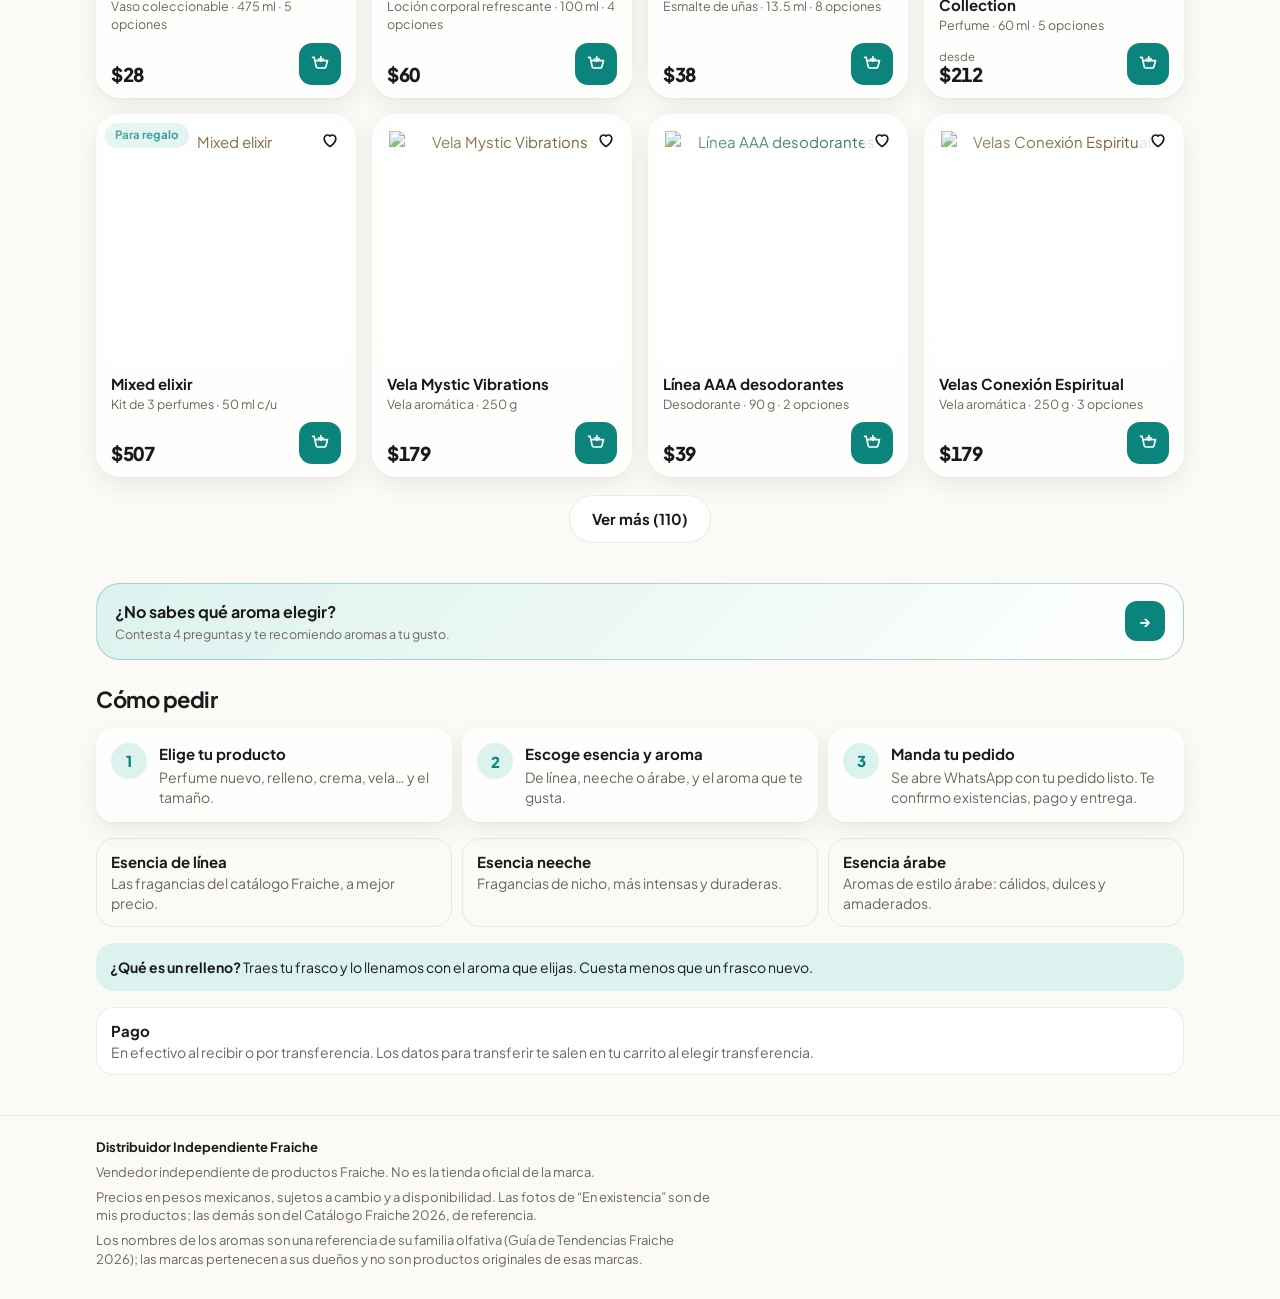
==== commit 0b13335c: "Efectos y animaciones (sin cambiar colores ni logo) 1. Vista previa de fotos: tocar la foto del prod" ====
--- a/index.html
+++ b/index.html
@@ -272,6 +272,14 @@
   </form>
 </dialog>
 
+<dialog id="dlgVer" class="ver" aria-label="Fotos del producto">
+  <button type="button" class="ver-cerrar" id="verCerrar" aria-label="Cerrar"><svg viewBox="0 0 24 24"><path d="M6 6l12 12M18 6L6 18"/></svg></button>
+  <div class="ver-tira" id="verTira"></div>
+  <div class="ver-pie"><div><b id="verNombre"></b><small id="verN"></small></div>
+    <button type="button" class="primary" id="verElegir">Elegir este</button></div>
+  <p class="ver-tip">Desliza para ver más · toca dos veces para acercar</p>
+</dialog>
+
 <div id="toast" role="status" aria-live="polite"></div>
 
 <script src="productos.js"></script>
@@ -280,5 +288,6 @@
 <script src="existencias.js"></script>
 <script src="ajustes.js"></script>
 <script src="tienda.js"></script>
+<script src="efectos.js"></script>
 </body>
 </html>
--- a/estilos.css
+++ b/estilos.css
@@ -646,3 +646,88 @@
 /* forma de pago en el carrito */
 .pago-box .clabe{margin:8px 0 2px}
 .pago-box .small{margin-top:4px}
+
+/* =========================================================
+   Efectos y animaciones (efectos.js). Nombres con "fx-" para no chocar.
+   ========================================================= */
+/* partículas: rocío, chispas y confeti */
+.fx-p{position:fixed;z-index:200;border-radius:50%;pointer-events:none;box-shadow:0 0 8px rgba(43,184,169,.35);transform:translate(-50%,-50%);will-change:transform,opacity}
+
+/* 1) vista previa de fotos */
+.p-media.con-foto{cursor:zoom-in}
+.p-media.con-foto::after{content:"";position:absolute;right:10px;bottom:10px;width:34px;height:34px;border-radius:50%;pointer-events:none;
+  background:rgba(255,255,255,.85) url("data:image/svg+xml,%3Csvg xmlns='http://www.w3.org/2000/svg' viewBox='0 0 24 24' fill='none' stroke='%23121212' stroke-width='2' stroke-linecap='round'%3E%3Ccircle cx='11' cy='11' r='6'/%3E%3Cpath d='M20 20l-4.5-4.5M11 8.5v5M8.5 11h5'/%3E%3C/svg%3E") center/18px no-repeat;
+  box-shadow:0 2px 8px rgba(0,0,0,.12)}
+.ver{border:0;padding:0;margin:0;width:100vw;max-width:100vw;height:100dvh;max-height:100dvh;background:rgba(18,18,18,.94);color:#fff;
+  display:none;flex-direction:column}
+.ver[open]{display:flex;animation:fx-acerca .35s var(--ease)}
+.ver::backdrop{background:rgba(0,0,0,.6)}
+@keyframes fx-acerca{from{opacity:0;transform:scale(.92)}}
+.ver-tira{flex:1;display:flex;overflow-x:auto;scroll-snap-type:x mandatory;scrollbar-width:none}
+.ver-tira::-webkit-scrollbar{display:none}
+.ver-tira figure{flex:0 0 100%;margin:0;scroll-snap-align:center;display:grid;place-items:center;padding:56px 16px 8px;overflow:hidden}
+.ver-tira img{max-width:100%;max-height:100%;object-fit:contain;border-radius:18px;background:#fff;transition:transform .35s var(--ease)}
+.ver-tira figure.zoom img{transform:scale(2)}
+.ver-pie{display:flex;align-items:center;justify-content:space-between;gap:12px;padding:10px 16px}
+.ver-pie div{display:flex;flex-direction:column;min-width:0}
+.ver-pie b{font-size:17px}.ver-pie small{opacity:.7}
+.ver-pie .primary{flex:none;padding:0 20px;height:46px}
+.ver-tip{margin:0;padding:0 16px calc(14px + env(safe-area-inset-bottom,0px));font-size:12.5px;opacity:.6;text-align:center}
+.ver-cerrar{position:absolute;top:calc(12px + env(safe-area-inset-top,0px));right:12px;z-index:2;width:42px;height:42px;border-radius:50%;border:0;
+  background:rgba(255,255,255,.16);color:#fff;display:grid;place-items:center}
+.ver-cerrar svg{width:22px;height:22px;fill:none;stroke:currentColor;stroke-width:2.2;stroke-linecap:round}
+
+/* 2) carrito que late y aviso con palomita */
+.late{animation:fx-late .55s var(--spring)}
+@keyframes fx-late{25%{transform:scale(1.18) rotate(-8deg)}55%{transform:scale(.94) rotate(4deg)}}
+#toast.ok::before{content:"✓";display:inline-grid;place-items:center;width:20px;height:20px;margin-right:8px;border-radius:50%;
+  background:#2bb8a9;color:#fff;font-size:13px;font-weight:800;vertical-align:-4px}
+
+/* 3) carga elegante: silueta de frasco sobre el brillo mientras llega la foto */
+.media:has(> img:not(.lista))::before,.vimg:has(> img:not(.lista))::before{content:"";position:absolute;inset:22%;pointer-events:none;opacity:.35;
+  background:url("data:image/svg+xml,%3Csvg xmlns='http://www.w3.org/2000/svg' viewBox='0 0 48 76' fill='%23c9b28a'%3E%3Cpath d='M18 2h12v9l7 7v50a6 6 0 0 1-6 6H17a6 6 0 0 1-6-6V18l7-7z'/%3E%3C/svg%3E") center/contain no-repeat}
+.vimg{position:relative}
+
+/* 4) botón de WhatsApp que llama cada tanto */
+.wa-flota::before,.wa-flota::after{content:"";position:absolute;inset:0;border-radius:50%;border:2px solid #25d366;opacity:0;animation:fx-llama 7s ease-out infinite}
+.wa-flota::after{animation-delay:.35s}
+@keyframes fx-llama{0%{transform:scale(1);opacity:.7}14%{transform:scale(1.7);opacity:0}100%{opacity:0}}
+.wa-flota svg{animation:fx-timbre 7s ease-in-out infinite}
+@keyframes fx-timbre{0%,100%,12%{transform:none}2%,6%{transform:rotate(-14deg)}4%,8%{transform:rotate(14deg)}}
+
+/* 5) sello que se estampa */
+.tj-s.lleno.nuevo{animation:fx-estampa .7s .4s var(--spring) both;box-shadow:0 0 0 4px rgba(244,198,78,.55)}
+@keyframes fx-estampa{0%{transform:scale(2.2) rotate(-25deg);opacity:0}55%{transform:scale(.86) rotate(4deg);opacity:1}100%{transform:none}}
+
+/* 7) frasco que se llena en la calculadora de rellenos */
+.calc-frasco{width:46px;height:72px;flex:none}
+.calc-frasco svg{width:100%;height:100%;overflow:visible}
+.cf-liq{fill:#2bb8a9;opacity:.85;transform-box:fill-box;transform-origin:50% 100%;transform:scaleY(.25);transition:transform .6s var(--spring)}
+.cf-borde{fill:none;stroke:var(--ink);stroke-width:2;stroke-linejoin:round;opacity:.75}
+.cf-burbuja{fill:rgba(255,255,255,.8);animation:fx-burbuja 2.4s ease-in infinite}
+.cf-burbuja.b2{animation-delay:1.1s}
+@keyframes fx-burbuja{0%{transform:translateY(0);opacity:0}20%{opacity:1}100%{transform:translateY(-46px);opacity:0}}
+
+/* 9) encabezado que se encoge al bajar */
+/* (la altura del encabezado no cambia, para que la página no brinque) */
+.top{transition:box-shadow .3s}
+.brand-mark,.brand-txt{transition:transform .35s var(--ease)}
+.brand-txt small{transition:opacity .25s}
+.top.chico{box-shadow:0 6px 18px rgba(20,20,20,.08)}
+.top.chico .brand-mark{transform:scale(.8)}
+.top.chico .brand-txt{transform:translate(-6px,6px)}
+.top.chico .brand-txt small{opacity:0}
+
+/* 10) transición entre categorías */
+.grid.sale .card{animation:none;transition:transform .17s ease-in,opacity .17s ease-in;opacity:0}
+.grid.sale-izq .card{transform:translateX(-26px)}
+.grid.sale-der .card{transform:translateX(26px)}
+.grid.entra-der .card{animation-name:fx-entraDer}
+.grid.entra-izq .card{animation-name:fx-entraIzq}
+@keyframes fx-entraDer{from{opacity:0;transform:translateX(30px) scale(.98)}}
+@keyframes fx-entraIzq{from{opacity:0;transform:translateX(-30px) scale(.98)}}
+
+@media (prefers-reduced-motion:reduce){
+  .late,.wa-flota::before,.wa-flota::after,.wa-flota svg,.tj-s.lleno.nuevo,.cf-burbuja,.ver[open]{animation:none}
+  .cf-liq,.brand-mark,.brand-txt{transition:none}
+}
